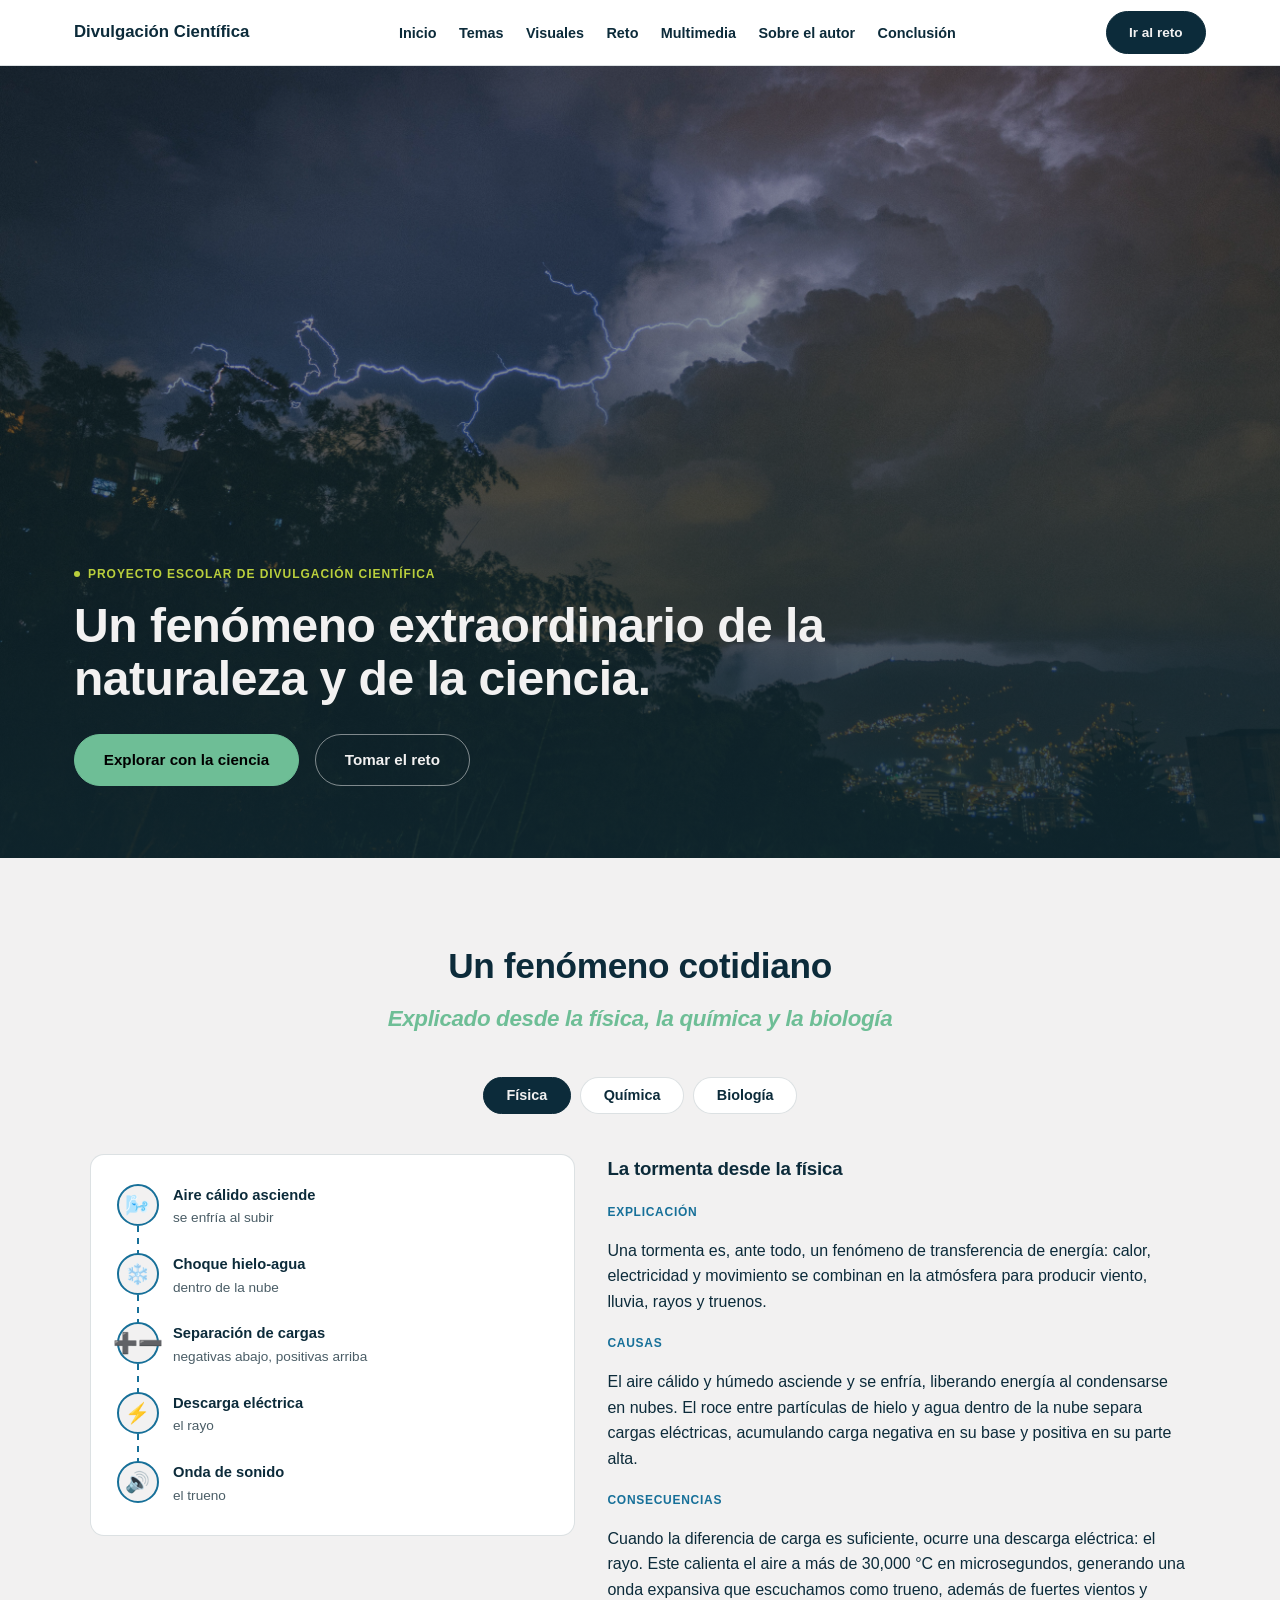
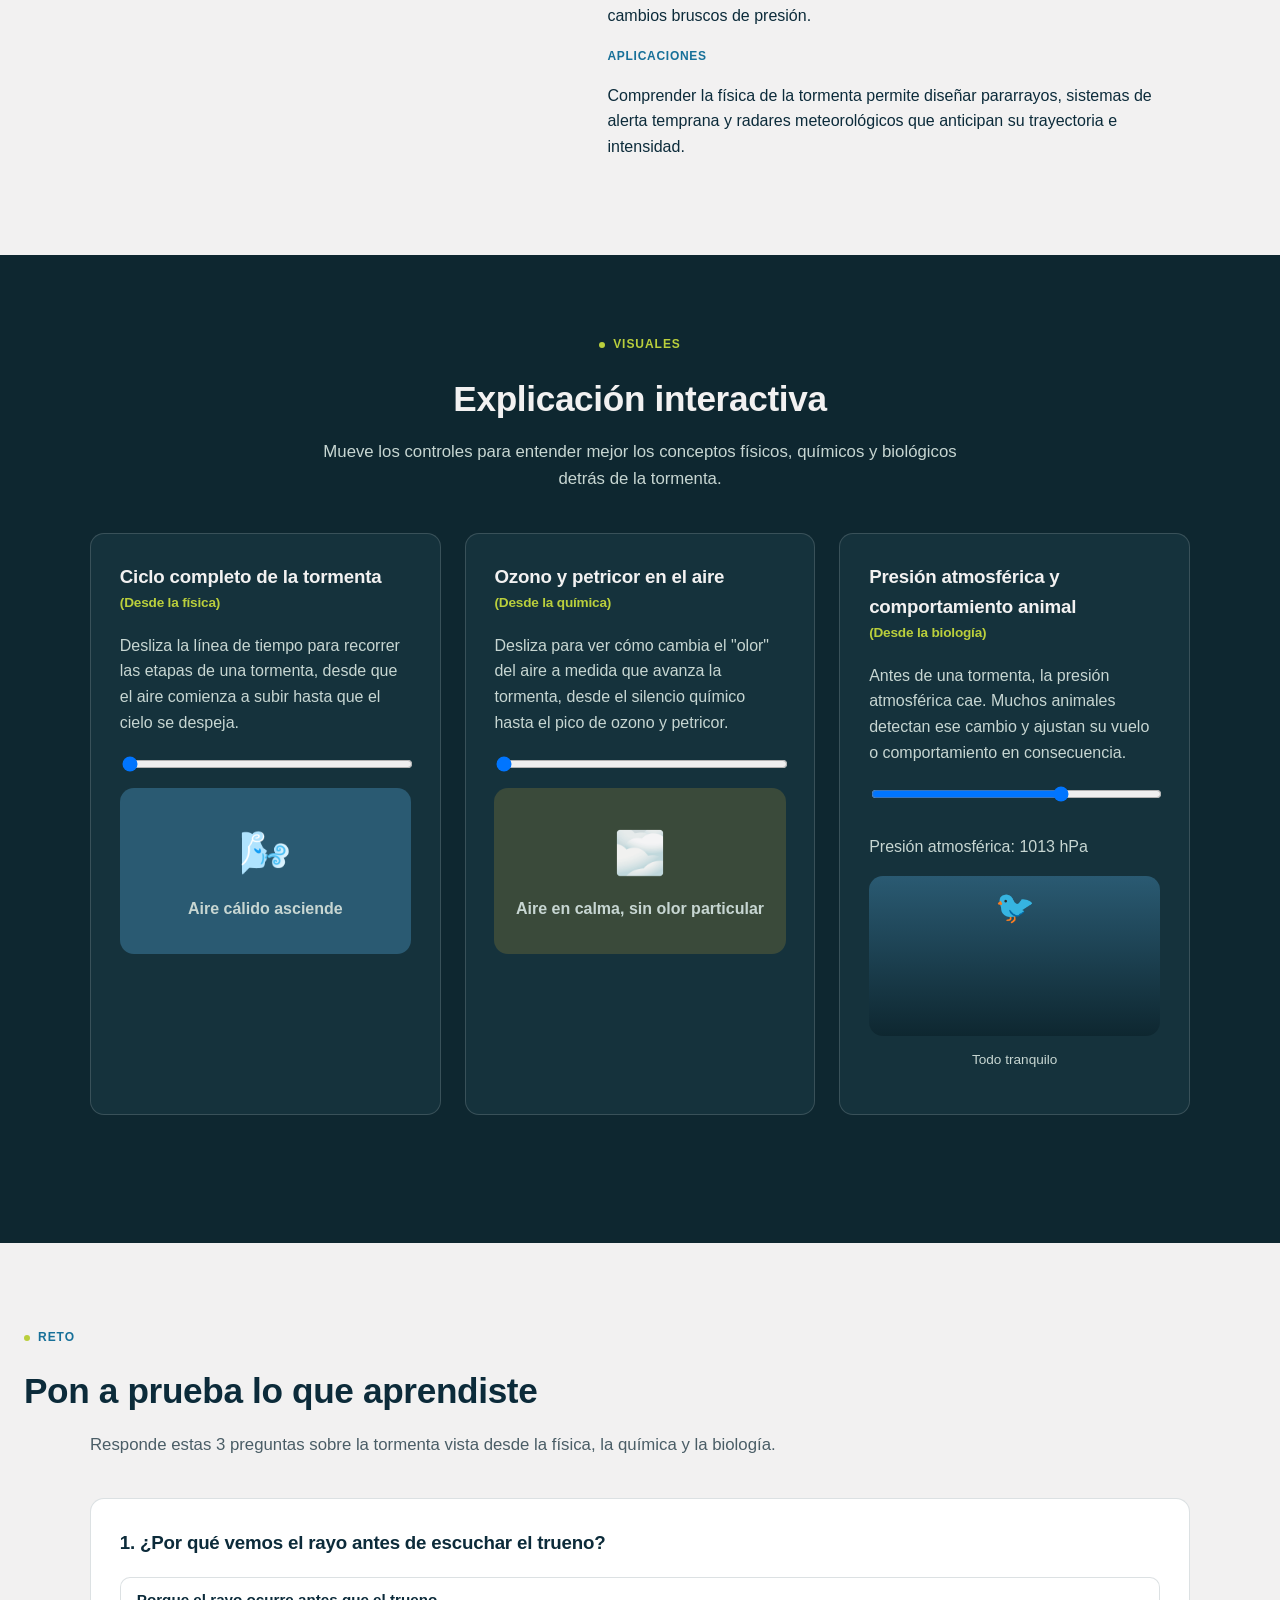
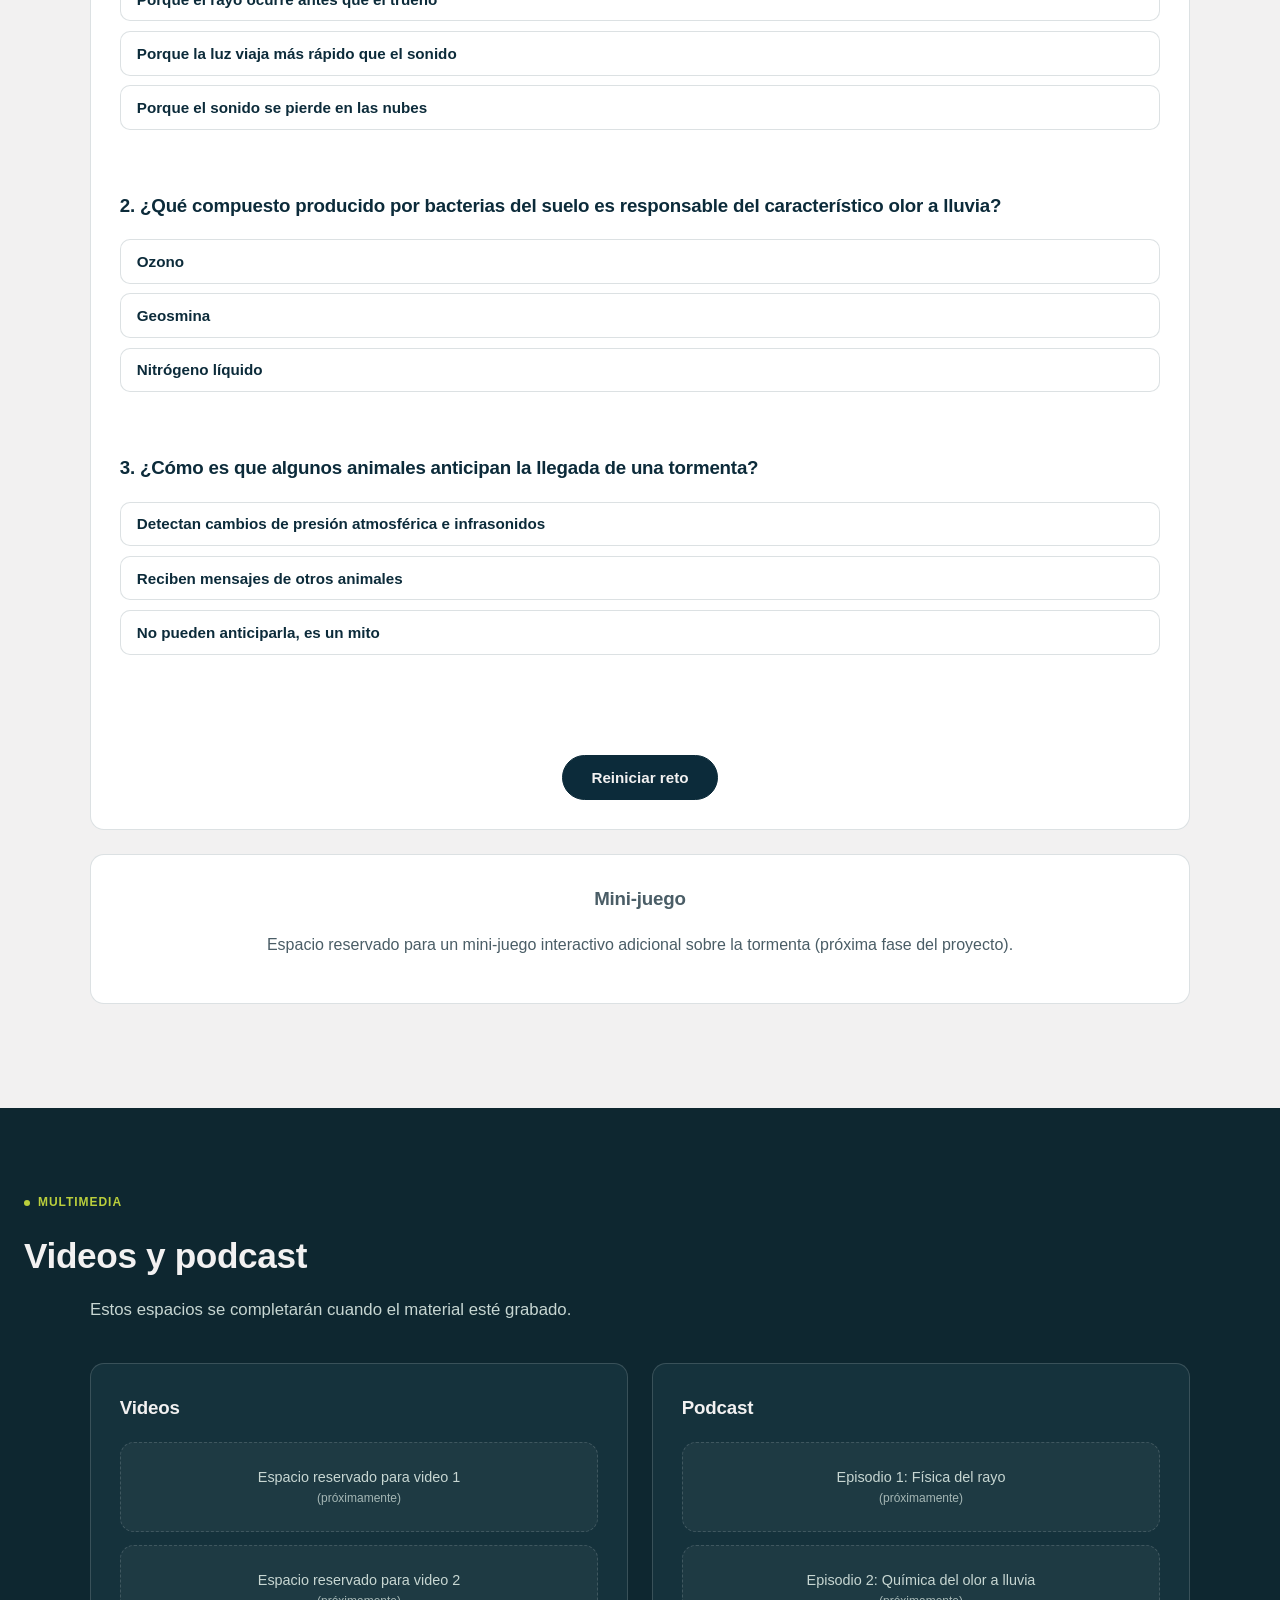
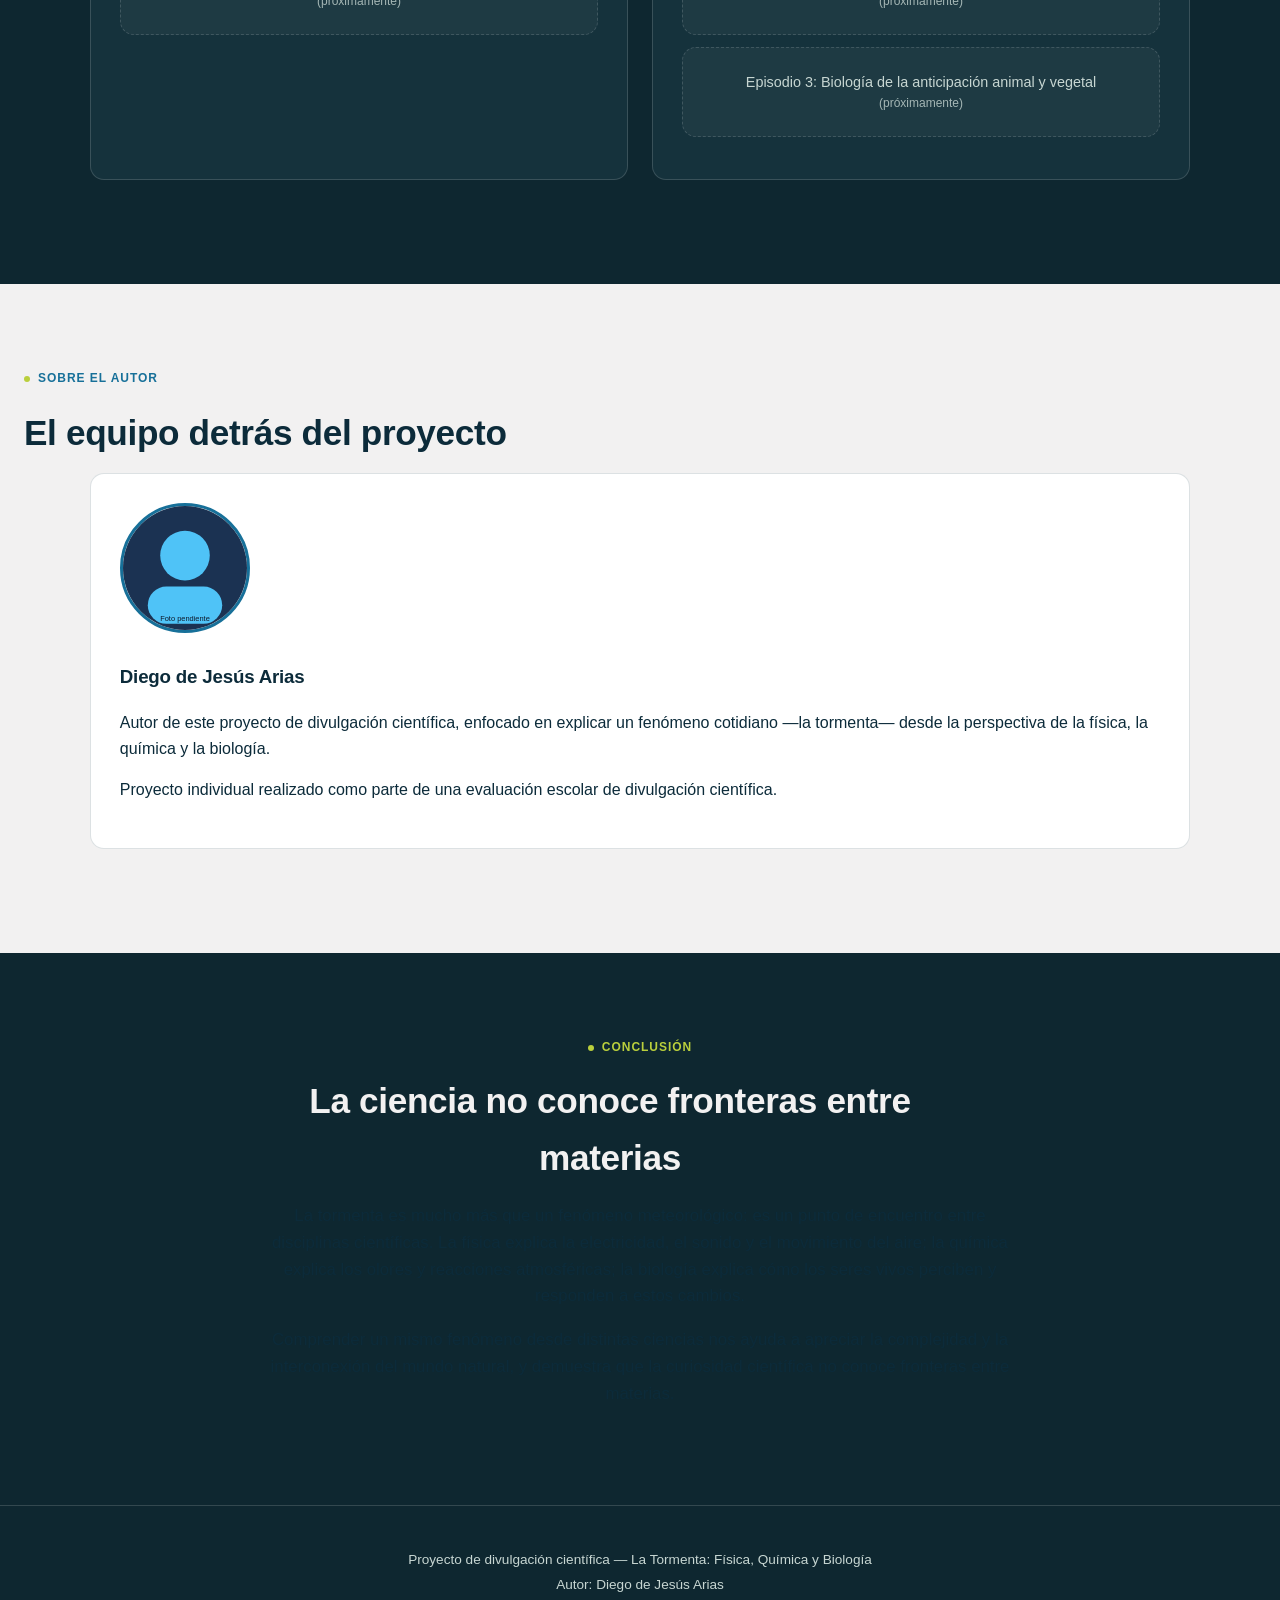
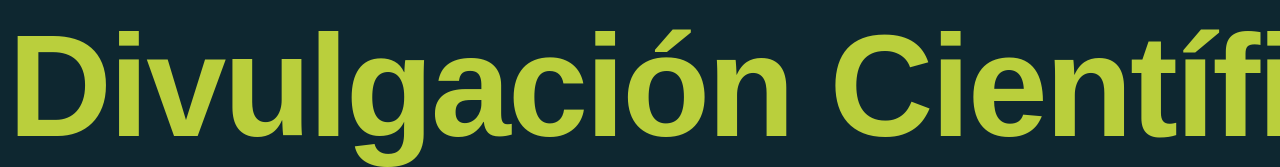
==== index.html @ 4f27cd6c "Reordena las tarjetas de Visuales: fisica, quimica, biologia" ====
<!DOCTYPE html>
<html lang="es">
<head>
  <meta charset="UTF-8">
  <meta name="viewport" content="width=device-width, initial-scale=1.0">
  <title>La Tormenta: Física, Química y Biología | Divulgación Científica</title>
  <link rel="stylesheet" href="styles.css">
</head>
<body>

  <header class="site-header">
    <nav class="navbar">
      <div class="nav-brand">
        <span>Divulgación Científica</span>
      </div>
      <button class="nav-toggle" id="navToggle" aria-label="Abrir menú">☰</button>
      <ul class="nav-links" id="navLinks">
        <li><a href="#inicio">Inicio</a></li>
        <li><a href="#temas">Temas</a></li>
        <li><a href="#visuales">Visuales</a></li>
        <li><a href="#reto">Reto</a></li>
        <li><a href="#multimedia">Multimedia</a></li>
        <li><a href="#autor">Sobre el autor</a></li>
        <li><a href="#conclusion">Conclusión</a></li>
      </ul>
      <a href="#reto" class="btn-pill solid nav-cta">Ir al reto</a>
    </nav>
  </header>

  <main>

    <!-- INICIO -->
    <section id="inicio" class="hero">
      <div class="hero-bg">
        <img class="hero-image" src="assets/hero-tormenta.jpg" alt="Tormenta" onerror="this.style.display='none'">
      </div>
      <div class="hero-content">
        <span class="badge badge-on-dark">Proyecto escolar de divulgación científica</span>
        <h1>Un fenómeno extraordinario de la naturaleza y de la ciencia.</h1>
        <div class="hero-actions">
          <a href="#temas" class="btn-pill green">Explorar con la ciencia</a>
          <a href="#reto" class="btn-pill outline-on-dark">Tomar el reto</a>
        </div>
      </div>
    </section>

    <!-- TEMAS -->
    <section id="temas" class="section bg-light">
      <h2 class="temas-title">
        Un fenómeno cotidiano<br>
        <span class="temas-subtitle">Explicado desde la física, la química y la biología</span>
      </h2>

      <div class="tabs-disciplina centered">
        <button class="tab-btn active" data-tab="fisica">Física</button>
        <button class="tab-btn" data-tab="quimica">Química</button>
        <button class="tab-btn" data-tab="biologia">Biología</button>
      </div>

      <!-- FÍSICA -->
      <div class="tab-content active" id="fisica">
        <div class="ciencia-grid">
          <div class="ciencia-diagrama">
            <div class="diagrama-mini">
              <div class="diagrama-paso">
                <div class="diagrama-icono">🌬️</div>
                <div class="diagrama-texto-paso"><strong>Aire cálido asciende</strong>se enfría al subir</div>
              </div>
              <div class="diagrama-paso">
                <div class="diagrama-icono">❄️</div>
                <div class="diagrama-texto-paso"><strong>Choque hielo-agua</strong>dentro de la nube</div>
              </div>
              <div class="diagrama-paso">
                <div class="diagrama-icono">➕➖</div>
                <div class="diagrama-texto-paso"><strong>Separación de cargas</strong>negativas abajo, positivas arriba</div>
              </div>
              <div class="diagrama-paso">
                <div class="diagrama-icono">⚡</div>
                <div class="diagrama-texto-paso"><strong>Descarga eléctrica</strong>el rayo</div>
              </div>
              <div class="diagrama-paso">
                <div class="diagrama-icono">🔊</div>
                <div class="diagrama-texto-paso"><strong>Onda de sonido</strong>el trueno</div>
              </div>
            </div>
          </div>
          <div class="ciencia-texto">
            <h3>La tormenta desde la física</h3>
            <p class="meta">Explicación</p>
            <p>Una tormenta es, ante todo, un fenómeno de transferencia de energía: calor, electricidad y movimiento se combinan en la atmósfera para producir viento, lluvia, rayos y truenos.</p>
            <p class="meta">Causas</p>
            <p>El aire cálido y húmedo asciende y se enfría, liberando energía al condensarse en nubes. El roce entre partículas de hielo y agua dentro de la nube separa cargas eléctricas, acumulando carga negativa en su base y positiva en su parte alta.</p>
            <p class="meta">Consecuencias</p>
            <p>Cuando la diferencia de carga es suficiente, ocurre una descarga eléctrica: el rayo. Este calienta el aire a más de 30,000 °C en microsegundos, generando una onda expansiva que escuchamos como trueno, además de fuertes vientos y cambios bruscos de presión.</p>
            <p class="meta">Aplicaciones</p>
            <p>Comprender la física de la tormenta permite diseñar pararrayos, sistemas de alerta temprana y radares meteorológicos que anticipan su trayectoria e intensidad.</p>
          </div>
        </div>
      </div>

      <!-- QUÍMICA -->
      <div class="tab-content" id="quimica">
        <div class="ciencia-grid">
          <div class="ciencia-diagrama">
            <div class="diagrama-mini">
              <div class="diagrama-paso">
                <div class="diagrama-icono">🌧️</div>
                <div class="diagrama-texto-paso"><strong>La gota golpea el suelo</strong>libera aerosoles</div>
              </div>
              <div class="diagrama-paso">
                <div class="diagrama-icono">🦠</div>
                <div class="diagrama-texto-paso"><strong>Se libera geosmina</strong>de bacterias del suelo</div>
              </div>
              <div class="diagrama-paso">
                <div class="diagrama-icono">⚡</div>
                <div class="diagrama-texto-paso"><strong>El rayo rompe N₂ y O₂</strong>moléculas del aire</div>
              </div>
              <div class="diagrama-paso">
                <div class="diagrama-icono">🧪</div>
                <div class="diagrama-texto-paso"><strong>Se forma ozono (O₃)</strong>y óxidos de nitrógeno</div>
              </div>
              <div class="diagrama-paso">
                <div class="diagrama-icono">👃</div>
                <div class="diagrama-texto-paso"><strong>Petricor</strong>el olor a lluvia</div>
              </div>
            </div>
          </div>
          <div class="ciencia-texto">
            <h3>La tormenta desde la química</h3>
            <p class="meta">Explicación</p>
            <p>Una tormenta también es un laboratorio atmosférico: libera y transforma compuestos químicos en el aire, el suelo y las plantas que la rodean.</p>
            <p class="meta">Causas</p>
            <p>La energía de los rayos rompe moléculas estables de nitrógeno y oxígeno, que se recombinan formando óxidos de nitrógeno y ozono. El impacto de las gotas sobre el suelo libera geosmina, un compuesto producido por bacterias, junto con aceites acumulados en plantas y rocas.</p>
            <p class="meta">Consecuencias</p>
            <p>De ahí surge el petricor, ese olor característico antes y durante la lluvia, y el aroma "metálico" asociado al ozono. Los óxidos de nitrógeno arrastrados por la lluvia terminan fertilizando el suelo de forma natural.</p>
            <p class="meta">Aplicaciones</p>
            <p>Estos procesos químicos se estudian para entender la calidad del aire, mejorar prácticas agrícolas y desarrollar sensores capaces de detectar tormentas por su firma química.</p>
          </div>
        </div>
      </div>

      <!-- BIOLOGÍA -->
      <div class="tab-content" id="biologia">
        <div class="ciencia-grid">
          <div class="ciencia-diagrama">
            <div class="diagrama-mini">
              <div class="diagrama-paso">
                <div class="diagrama-icono">📉</div>
                <div class="diagrama-texto-paso"><strong>Cae la presión atmosférica</strong>antes de la tormenta</div>
              </div>
              <div class="diagrama-paso">
                <div class="diagrama-icono">👂</div>
                <div class="diagrama-texto-paso"><strong>Animales detectan</strong>infrasonidos y presión</div>
              </div>
              <div class="diagrama-paso">
                <div class="diagrama-icono">🐦</div>
                <div class="diagrama-texto-paso"><strong>Aves vuelan más bajo</strong>buscan refugio</div>
              </div>
              <div class="diagrama-paso">
                <div class="diagrama-icono">🌿</div>
                <div class="diagrama-texto-paso"><strong>Plantas cierran estomas</strong>regulan agua</div>
              </div>
              <div class="diagrama-paso">
                <div class="diagrama-icono">🛡️</div>
                <div class="diagrama-texto-paso"><strong>Respuesta de supervivencia</strong>adaptación evolutiva</div>
              </div>
            </div>
          </div>
          <div class="ciencia-texto">
            <h3>La tormenta desde la biología</h3>
            <p class="meta">Explicación</p>
            <p>Los seres vivos no solo sufren la tormenta: muchos la perciben antes de que llegue y ajustan su comportamiento o fisiología en consecuencia.</p>
            <p class="meta">Causas</p>
            <p>La caída de presión atmosférica, los infrasonidos y los cambios en el campo electromagnético que preceden a la tormenta son detectados por receptores sensoriales en animales, mientras que las plantas responden a la caída de humedad y presión cerrando parcialmente sus estomas.</p>
            <p class="meta">Consecuencias</p>
            <p>Las aves vuelan más bajo y buscan refugio, otros animales se inquietan o se esconden, y las plantas reducen su pérdida de agua y liberan compuestos volátiles como parte de su respuesta al estrés ambiental.</p>
            <p class="meta">Aplicaciones</p>
            <p>Estas respuestas biológicas inspiran el uso de animales y plantas como bioindicadores naturales, complementando los sistemas de alerta temprana ante tormentas.</p>
          </div>
        </div>
      </div>
    </section>

    <!-- VISUALES -->
    <section id="visuales" class="section bg-dark">
      <span class="badge badge-on-dark">Visuales</span>
      <h2 class="on-dark visuales-title">Explicación interactiva</h2>
      <p class="section-intro on-dark-muted visuales-subtitle">Mueve los controles para entender mejor los conceptos físicos, químicos y biológicos detrás de la tormenta.</p>

      <div class="visual-grid">
        <div class="card card-dark visual-card">
          <h3>Ciclo completo de la tormenta <span class="visual-card-tag">(Desde la física)</span></h3>
          <p>Desliza la línea de tiempo para recorrer las etapas de una tormenta, desde que el aire comienza a subir hasta que el cielo se despeja.</p>
          <div class="slider-container">
            <input type="range" min="0" max="100" value="0" class="slider" id="cicloSlider">
            <div class="ciclo-box" id="cicloBox">
              <div class="ciclo-icono" id="cicloIcono">🌬️</div>
              <p class="ciclo-etapa" id="cicloEtapa">Aire cálido asciende</p>
            </div>
          </div>
        </div>

        <div class="card card-dark visual-card">
          <h3>Ozono y petricor en el aire <span class="visual-card-tag">(Desde la química)</span></h3>
          <p>Desliza para ver cómo cambia el "olor" del aire a medida que avanza la tormenta, desde el silencio químico hasta el pico de ozono y petricor.</p>
          <div class="slider-container">
            <input type="range" min="0" max="100" value="0" class="slider" id="quimicaSlider">
            <div class="quimica-box" id="quimicaBox">
              <div class="quimica-icono" id="quimicaIcono">🌫️</div>
              <p class="quimica-etapa" id="quimicaEtapa">Aire en calma, sin olor particular</p>
            </div>
          </div>
        </div>

        <div class="card card-dark visual-card">
          <h3>Presión atmosférica y comportamiento animal <span class="visual-card-tag">(Desde la biología)</span></h3>
          <p>Antes de una tormenta, la presión atmosférica cae. Muchos animales detectan ese cambio y ajustan su vuelo o comportamiento en consecuencia.</p>
          <div class="slider-container">
            <input type="range" min="980" max="1030" value="1013" class="slider" id="presionSlider">
            <p>Presión atmosférica: <span id="presionValor">1013</span> hPa</p>
            <div class="cielo-box">
              <div class="ave-icono" id="aveIcono">🐦</div>
            </div>
            <p class="slider-label" id="estadoTormenta">Todo tranquilo</p>
          </div>
        </div>
      </div>
    </section>

    <!-- RETO -->
    <section id="reto" class="section bg-light">
      <span class="badge">Reto</span>
      <h2>Pon a prueba lo que aprendiste</h2>
      <p class="section-intro">Responde estas 3 preguntas sobre la tormenta vista desde la física, la química y la biología.</p>

      <div class="card quiz-container" id="quizContainer">
        <div class="quiz-question" data-question="1">
          <h3>1. ¿Por qué vemos el rayo antes de escuchar el trueno?</h3>
          <div class="quiz-options">
            <button class="quiz-option">Porque el rayo ocurre antes que el trueno</button>
            <button class="quiz-option correct">Porque la luz viaja más rápido que el sonido</button>
            <button class="quiz-option">Porque el sonido se pierde en las nubes</button>
          </div>
          <p class="quiz-feedback"></p>
        </div>

        <div class="quiz-question" data-question="2">
          <h3>2. ¿Qué compuesto producido por bacterias del suelo es responsable del característico olor a lluvia?</h3>
          <div class="quiz-options">
            <button class="quiz-option">Ozono</button>
            <button class="quiz-option correct">Geosmina</button>
            <button class="quiz-option">Nitrógeno líquido</button>
          </div>
          <p class="quiz-feedback"></p>
        </div>

        <div class="quiz-question" data-question="3">
          <h3>3. ¿Cómo es que algunos animales anticipan la llegada de una tormenta?</h3>
          <div class="quiz-options">
            <button class="quiz-option correct">Detectan cambios de presión atmosférica e infrasonidos</button>
            <button class="quiz-option">Reciben mensajes de otros animales</button>
            <button class="quiz-option">No pueden anticiparla, es un mito</button>
          </div>
          <p class="quiz-feedback"></p>
        </div>

        <div class="quiz-result" id="quizResult"></div>
        <button class="btn-pill solid" id="quizReset">Reiniciar reto</button>
      </div>

      <div class="card minijuego-placeholder">
        <h3>Mini-juego</h3>
        <p>Espacio reservado para un mini-juego interactivo adicional sobre la tormenta (próxima fase del proyecto).</p>
      </div>
    </section>

    <!-- MULTIMEDIA -->
    <section id="multimedia" class="section bg-dark">
      <span class="badge badge-on-dark">Multimedia</span>
      <h2 class="on-dark">Videos y podcast</h2>
      <p class="section-intro on-dark-muted">Estos espacios se completarán cuando el material esté grabado.</p>

      <div class="media-grid">
        <div class="card card-dark media-card">
          <h3>Videos</h3>
          <div class="media-placeholder">
            <p>Espacio reservado para video 1<br><span class="muted">(próximamente)</span></p>
          </div>
          <div class="media-placeholder">
            <p>Espacio reservado para video 2<br><span class="muted">(próximamente)</span></p>
          </div>
        </div>

        <div class="card card-dark media-card">
          <h3>Podcast</h3>
          <div class="media-placeholder">
            <p>Episodio 1: Física del rayo<br><span class="muted">(próximamente)</span></p>
          </div>
          <div class="media-placeholder">
            <p>Episodio 2: Química del olor a lluvia<br><span class="muted">(próximamente)</span></p>
          </div>
          <div class="media-placeholder">
            <p>Episodio 3: Biología de la anticipación animal y vegetal<br><span class="muted">(próximamente)</span></p>
          </div>
        </div>
      </div>
    </section>

    <!-- SOBRE EL AUTOR -->
    <section id="autor" class="section bg-light">
      <span class="badge">Sobre el autor</span>
      <h2>El equipo detrás del proyecto</h2>
      <div class="card autor-card">
        <img src="assets/foto-autor.jpg" alt="Foto del autor" class="autor-foto" onerror="this.src='assets/placeholder.svg'">
        <div class="autor-info">
          <h3>Diego de Jesús Arias</h3>
          <p>Autor de este proyecto de divulgación científica, enfocado en explicar un fenómeno cotidiano —la tormenta— desde la perspectiva de la física, la química y la biología.</p>
          <p>Proyecto individual realizado como parte de una evaluación escolar de divulgación científica.</p>
        </div>
      </div>
    </section>

    <!-- CONCLUSIÓN -->
    <section id="conclusion" class="section bg-dark">
      <div class="conclusion-card">
        <span class="badge badge-on-dark">Conclusión</span>
        <h2 class="on-dark">La ciencia no conoce fronteras entre materias</h2>
        <p class="on-dark-muted">La tormenta es mucho más que un fenómeno meteorológico: es un punto de encuentro entre disciplinas científicas. La física explica la electricidad, el sonido y el movimiento del aire; la química explica los olores y reacciones atmosféricas; la biología explica cómo los seres vivos perciben y responden a estos cambios.</p>
        <p class="on-dark-muted">Comprender un mismo fenómeno desde distintas ciencias nos ayuda a apreciar la complejidad y la interconexión del mundo natural, y demuestra que la curiosidad científica no conoce fronteras entre materias.</p>
      </div>
    </section>

  </main>

  <footer class="site-footer">
    <div class="footer-top">
      <p>Proyecto de divulgación científica — La Tormenta: Física, Química y Biología</p>
      <p>Autor: Diego de Jesús Arias</p>
    </div>
    <div class="footer-wordmark">Divulgación Científica</div>
  </footer>

  <script src="script.js"></script>
</body>
</html>
---- styles.css ----
:root {
  --color-green: #6ebe96;
  --color-teal: #177099;
  --color-light: #f2f1f1;
  --color-tan: #b6a390;
  --color-lime: #bacf3c;

  --ink: #0c2b3a;
  --ink-muted: #4a5d66;
  --dark-bg: #0e2730;
  --dark-card: #15323c;
  --light-text-muted: #c7d6d2;

  --border-light: rgba(12, 43, 58, 0.14);
  --border-dark: rgba(242, 241, 241, 0.16);
  --radius: 14px;
}

* {
  box-sizing: border-box;
}

body {
  margin: 0;
  font-family: "Segoe UI", Roboto, Arial, sans-serif;
  color: var(--ink);
  line-height: 1.6;
  background: var(--color-light);
}

h1, h2, h3 {
  font-weight: 700;
  letter-spacing: -0.01em;
}

a {
  color: var(--color-teal);
  text-decoration: none;
}

/* BADGES */
.badge {
  display: inline-flex;
  align-items: center;
  gap: 0.5rem;
  font-size: 0.75rem;
  letter-spacing: 0.08em;
  text-transform: uppercase;
  font-weight: 700;
  color: var(--color-teal);
  margin-bottom: 1rem;
}

.badge::before {
  content: "";
  width: 6px;
  height: 6px;
  border-radius: 50%;
  background: var(--color-lime);
}

.badge-on-dark {
  color: var(--color-lime);
}

/* BUTTONS */
.btn-pill {
  display: inline-block;
  padding: 0.8rem 1.8rem;
  border-radius: 999px;
  font-weight: 700;
  font-size: 0.95rem;
  border: 1px solid var(--ink);
  cursor: pointer;
  transition: transform 0.15s ease, opacity 0.15s ease;
}

.btn-pill:hover {
  transform: translateY(-2px);
  opacity: 0.9;
}

.btn-pill.solid {
  background: var(--ink);
  color: var(--color-light);
}

.btn-pill.green {
  background: var(--color-green) !important;
  border-color: var(--color-green) !important;
  color: #000000 !important;
}

.btn-pill.outline-on-dark {
  background: transparent;
  border: 1px solid rgba(242, 241, 241, 0.5);
  color: var(--color-light);
}

/* HEADER / NAV */
.site-header {
  position: sticky;
  top: 0;
  z-index: 100;
  background: #ffffff;
  border-bottom: 1px solid var(--border-light);
}

.navbar {
  display: flex;
  align-items: center;
  justify-content: space-between;
  padding: 0.7rem 1.5rem;
  max-width: 1180px;
  margin: 0 auto;
  gap: 1.5rem;
}

.nav-brand {
  display: flex;
  align-items: center;
  gap: 0.6rem;
  font-size: 1.05rem;
  font-weight: 700;
  color: var(--ink);
  flex-shrink: 0;
}

.nav-toggle {
  display: none;
  background: none;
  border: none;
  color: var(--ink);
  font-size: 1.5rem;
  cursor: pointer;
}

.nav-links {
  display: flex;
  gap: 1.4rem;
  list-style: none;
  margin: 0;
  padding: 0;
  flex: 1;
  justify-content: center;
}

.nav-links a {
  color: var(--ink);
  font-size: 0.9rem;
  font-weight: 600;
  transition: color 0.2s;
  border-bottom: 2px solid transparent;
  padding-bottom: 2px;
}

.nav-links a:hover {
  color: var(--color-green);
  border-bottom-color: var(--color-green);
}

.nav-cta {
  flex-shrink: 0;
  padding: 0.6rem 1.4rem;
  font-size: 0.85rem;
}

/* SECTIONS */
.section {
  padding: 5rem 1.5rem;
}

.section > h2,
.section > .badge,
.section > .section-intro,
.section > .temas-title,
.section > .tabs-disciplina,
.section > .tab-content,
.section > .visual-grid,
.section > .quiz-container,
.section > .minijuego-placeholder,
.section > .media-grid,
.section > .autor-card {
  max-width: 1100px;
  margin-left: auto;
  margin-right: auto;
}

.bg-light {
  background: var(--color-light);
}

.bg-dark {
  background: var(--dark-bg);
}

.section h2 {
  font-size: 2.2rem;
  margin: 0 0 0.75rem;
  max-width: 700px;
}

.section h2.on-dark {
  color: var(--color-light);
}

.section-intro {
  color: var(--ink-muted);
  max-width: 640px;
  margin: 0 0 2.5rem;
  font-size: 1.05rem;
}

.section-intro.on-dark-muted {
  color: var(--light-text-muted);
}

/* TEMAS TITLE */
.temas-title {
  text-align: center !important;
  max-width: 800px !important;
  margin: 0 auto 2.5rem !important;
  font-size: 2.2rem;
  width: 100%;
}

.temas-subtitle {
  display: block;
  text-align: center;
  font-style: italic;
  font-weight: 600;
  color: var(--color-green);
  font-size: 1.4rem;
  margin-top: 0.4rem;
}

/* HERO */
.hero {
  min-height: 88vh;
  display: flex;
  align-items: flex-end;
  position: relative;
  overflow: hidden;
}

.hero-bg {
  position: absolute;
  inset: 0;
  z-index: 0;
  background: var(--dark-bg);
}

.hero-bg::after {
  content: "";
  position: absolute;
  inset: 0;
  background: linear-gradient(180deg, rgba(14, 39, 48, 0.35) 0%, rgba(14, 39, 48, 0.85) 100%);
}

.hero-image {
  width: 100%;
  height: 100%;
  object-fit: cover;
  display: block;
}

.hero-content {
  position: relative;
  z-index: 1;
  max-width: 1180px;
  margin: 0 auto;
  width: 100%;
  padding: 0 1.5rem 4.5rem;
}

.hero-content h1 {
  font-size: 3rem;
  line-height: 1.1;
  color: var(--color-light);
  max-width: 760px;
  margin: 0 0 1.8rem;
}

.hero-actions {
  display: flex;
  gap: 1rem;
  flex-wrap: wrap;
}

/* CARDS */
.card {
  background: #ffffff;
  border: 1px solid var(--border-light);
  border-radius: var(--radius);
  padding: 1.8rem;
  margin-bottom: 1.5rem;
}

.card-dark {
  background: var(--dark-card);
  border: 1px solid var(--border-dark);
  color: var(--color-light);
}

.card-dark p {
  color: var(--light-text-muted);
}

.articulo h3 {
  color: var(--ink);
  margin-top: 0;
}

.articulo .meta {
  text-transform: uppercase;
  font-size: 0.75rem;
  letter-spacing: 0.06em;
  color: var(--color-teal);
  margin: 1.2rem 0 0.3rem;
  font-weight: 700;
}

.articulo .meta:first-of-type {
  margin-top: 0.5rem;
}

/* TABS */
.tabs-disciplina {
  display: flex;
  gap: 0.6rem;
  margin-bottom: 2.5rem;
  flex-wrap: wrap;
}

.tabs-disciplina.centered {
  justify-content: center;
}

.tab-btn {
  background: #ffffff;
  color: var(--ink);
  border: 1px solid var(--border-light);
  padding: 0.6rem 1.4rem;
  border-radius: 999px;
  cursor: pointer;
  font-size: 0.9rem;
  font-weight: 600;
  transition: all 0.2s;
}

.tab-btn.active,
.tab-btn:hover {
  background: var(--ink);
  color: var(--color-light);
  border-color: var(--ink);
}

.tab-content {
  display: none;
}

.tab-content.active {
  display: block;
}

/* CIENCIA GRID (diagrama izquierda + texto derecha) */
.ciencia-grid {
  display: grid;
  grid-template-columns: 1fr 1.2fr;
  gap: 2rem;
  align-items: start;
}

.ciencia-diagrama {
  order: 1;
}

.ciencia-texto {
  order: 2;
}

.ciencia-texto h3 {
  margin-top: 0;
  color: var(--ink);
}

.ciencia-texto .meta {
  text-transform: uppercase;
  font-size: 0.75rem;
  letter-spacing: 0.06em;
  color: var(--color-teal);
  margin: 1.2rem 0 0.3rem;
  font-weight: 700;
}

.ciencia-texto .meta:first-of-type {
  margin-top: 0.5rem;
}

.ciencia-diagrama {
  background: #ffffff;
  border: 1px solid var(--border-light);
  border-radius: var(--radius);
  min-height: 320px;
  display: flex;
  align-items: center;
  padding: 1.8rem 1.6rem;
}

/* DIAGRAMA MINI (pasos animados) */
.diagrama-mini {
  width: 100%;
  display: flex;
  flex-direction: column;
}

.diagrama-paso {
  display: grid;
  grid-template-columns: 42px 1fr;
  gap: 0.9rem;
  position: relative;
  padding-bottom: 1.5rem;
}

.diagrama-paso:last-child {
  padding-bottom: 0;
}

.diagrama-paso:not(:last-child)::before {
  content: "";
  position: absolute;
  left: 20px;
  top: 42px;
  bottom: -1.5rem;
  width: 2px;
  background-image: repeating-linear-gradient(to bottom, var(--color-teal) 0 6px, transparent 6px 12px);
  background-size: 2px 24px;
  animation: flow-line 1s linear infinite;
}

.diagrama-icono {
  width: 42px;
  height: 42px;
  border-radius: 50%;
  background: var(--color-light);
  border: 2px solid var(--color-teal);
  display: flex;
  align-items: center;
  justify-content: center;
  font-size: 1.25rem;
  z-index: 1;
  animation: pulse-icon 2.6s ease-in-out infinite;
}

.diagrama-paso:nth-child(1) .diagrama-icono { animation-delay: 0s; }
.diagrama-paso:nth-child(2) .diagrama-icono { animation-delay: 0.3s; }
.diagrama-paso:nth-child(3) .diagrama-icono { animation-delay: 0.6s; }
.diagrama-paso:nth-child(4) .diagrama-icono { animation-delay: 0.9s; }
.diagrama-paso:nth-child(5) .diagrama-icono { animation-delay: 1.2s; }

.diagrama-texto-paso {
  font-size: 0.85rem;
  color: var(--ink-muted);
  align-self: center;
}

.diagrama-texto-paso strong {
  display: block;
  color: var(--ink);
  font-size: 0.92rem;
  font-weight: 700;
}

@keyframes flow-line {
  from { background-position: 0 0; }
  to { background-position: 0 24px; }
}

@keyframes pulse-icon {
  0%, 100% {
    transform: scale(1);
    box-shadow: 0 0 0 0 rgba(23, 112, 153, 0.3);
  }
  50% {
    transform: scale(1.08);
    box-shadow: 0 0 0 6px rgba(23, 112, 153, 0.12);
  }
}

/* VISUALES */
.visuales-title {
  text-align: center !important;
  max-width: 700px !important;
  margin: 0 auto 0.75rem !important;
  width: 100%;
}

.visuales-subtitle {
  text-align: center !important;
  max-width: 640px !important;
  margin: 0 auto 2.5rem !important;
  width: 100%;
}

.visual-card-tag {
  display: block;
  font-size: 0.85rem;
  font-weight: 600;
  color: var(--color-lime);
  margin-bottom: 0.4rem;
}

#visuales > .badge {
  display: flex;
  justify-content: center;
  width: 100%;
}

.visual-grid {
  display: grid;
  grid-template-columns: repeat(auto-fit, minmax(320px, 1fr));
  gap: 1.5rem;
  margin-bottom: 1.5rem;
}

.visual-card h3 {
  color: var(--color-light);
  margin-top: 0;
}

.slider-container {
  margin-top: 1.2rem;
}

.slider {
  width: 100%;
  margin-bottom: 1rem;
}

.slider-label {
  color: var(--light-text-muted);
  font-size: 0.85rem;
  text-align: center;
}

/* Visual: presión y comportamiento animal */
.cielo-box {
  position: relative;
  height: 160px;
  border-radius: var(--radius);
  background: linear-gradient(180deg, #2a5a72 0%, #0e2730 100%);
  overflow: hidden;
  margin-bottom: 0.8rem;
  transition: background 0.3s ease;
}

.ave-icono {
  position: absolute;
  left: 50%;
  top: 20%;
  transform: translate(-50%, -50%);
  font-size: 2rem;
  transition: top 0.25s ease-out;
}

/* Visual: ciclo completo de la tormenta */
.ciclo-box {
  border-radius: var(--radius);
  padding: 2rem 1rem;
  text-align: center;
  background: #2a5a72;
  transition: background 0.4s ease;
  margin-bottom: 0.5rem;
}

.ciclo-icono {
  font-size: 2.6rem;
  margin-bottom: 0.6rem;
  transition: transform 0.2s ease;
}

.ciclo-etapa {
  color: var(--color-light);
  font-weight: 700;
  font-size: 1rem;
  margin: 0;
}

/* Visual: ozono y petricor */
.quimica-box {
  border-radius: var(--radius);
  padding: 2rem 1rem;
  text-align: center;
  background: #3a4a3a;
  transition: background 0.4s ease;
  margin-bottom: 0.5rem;
}

.quimica-icono {
  font-size: 2.6rem;
  margin-bottom: 0.6rem;
  transition: transform 0.2s ease;
}

.quimica-etapa {
  color: var(--color-light);
  font-weight: 700;
  font-size: 1rem;
  margin: 0;
}

.minijuego-placeholder h3 {
  margin-top: 0;
}

.muted {
  display: block;
  font-size: 0.75rem;
  opacity: 0.8;
}

/* QUIZ */
.quiz-question {
  margin-bottom: 2rem;
}

.quiz-question h3 {
  margin-top: 0;
}

.quiz-options {
  display: flex;
  flex-direction: column;
  gap: 0.6rem;
}

.quiz-option {
  background: #ffffff;
  color: var(--ink);
  border: 1px solid var(--border-light);
  padding: 0.8rem 1rem;
  border-radius: 10px;
  text-align: left;
  cursor: pointer;
  font-size: 0.95rem;
  font-weight: 600;
  transition: all 0.15s;
}

.quiz-option:hover:not(:disabled) {
  border-color: var(--color-teal);
}

.quiz-option.selected-correct {
  background: #e8f5ee;
  border-color: var(--color-green);
  color: var(--ink);
}

.quiz-option.selected-wrong {
  background: #fbe9e9;
  border-color: #c62828;
  color: var(--ink);
}

.quiz-option:disabled {
  cursor: default;
  opacity: 0.9;
}

.quiz-feedback {
  margin-top: 0.6rem;
  font-size: 0.9rem;
  min-height: 1.2rem;
  color: var(--ink-muted);
}

.quiz-result {
  text-align: center;
  font-size: 1.1rem;
  font-weight: 700;
  margin: 1rem 0;
  min-height: 1.5rem;
}

#quizReset {
  display: block;
  margin: 0 auto;
}

.minijuego-placeholder {
  text-align: center;
  color: var(--ink-muted);
}

/* MULTIMEDIA */
.media-grid {
  display: grid;
  grid-template-columns: repeat(auto-fit, minmax(300px, 1fr));
  gap: 1.5rem;
}

.media-card h3 {
  margin-top: 0;
  color: var(--color-light);
}

.media-placeholder {
  background: rgba(242, 241, 241, 0.04);
  border: 1px dashed var(--border-dark);
  border-radius: var(--radius);
  min-height: 90px;
  display: flex;
  align-items: center;
  justify-content: center;
  text-align: center;
  color: var(--light-text-muted);
  margin-bottom: 0.8rem;
  font-size: 0.9rem;
}

/* AUTOR */
.autor-card {
  display: flex;
  gap: 1.8rem;
  align-items: center;
  flex-wrap: wrap;
}

.autor-foto {
  width: 130px;
  height: 130px;
  border-radius: 50%;
  object-fit: cover;
  border: 3px solid var(--color-teal);
  flex-shrink: 0;
}

.autor-info h3 {
  margin-top: 0;
  color: var(--ink);
}

/* CONCLUSIÓN */
.conclusion-card {
  max-width: 760px;
  margin: 0 auto;
  text-align: center;
}

.conclusion-card .badge {
  justify-content: center;
  width: 100%;
}

.conclusion-card p {
  font-size: 1.05rem;
}

/* FOOTER */
.site-footer {
  background: var(--dark-bg);
  border-top: 1px solid var(--border-dark);
  overflow: hidden;
}

.footer-top {
  text-align: center;
  padding: 2.5rem 1rem 1rem;
  color: var(--light-text-muted);
  font-size: 0.85rem;
}

.footer-top p {
  margin: 0.2rem 0;
}

.footer-wordmark {
  text-align: center;
  font-size: clamp(2.8rem, 14vw, 9rem);
  font-weight: 800;
  letter-spacing: -0.02em;
  color: var(--color-lime);
  line-height: 1;
  padding: 0 0.5rem 0.5rem;
  white-space: nowrap;
}

/* RESPONSIVE */
@media (max-width: 768px) {
  .nav-toggle {
    display: block;
  }

  .nav-links {
    display: none;
    position: absolute;
    top: 100%;
    left: 0;
    right: 0;
    background: #ffffff;
    border-bottom: 1px solid var(--border-light);
    flex-direction: column;
    padding: 1rem 1.5rem;
    gap: 0.8rem;
  }

  .nav-links.open {
    display: flex;
  }

  .nav-cta {
    display: none;
  }

  .hero-content h1 {
    font-size: 2rem;
  }

  .ciencia-grid {
    grid-template-columns: 1fr;
  }

  .footer-wordmark {
    font-size: 12vw;
  }
}
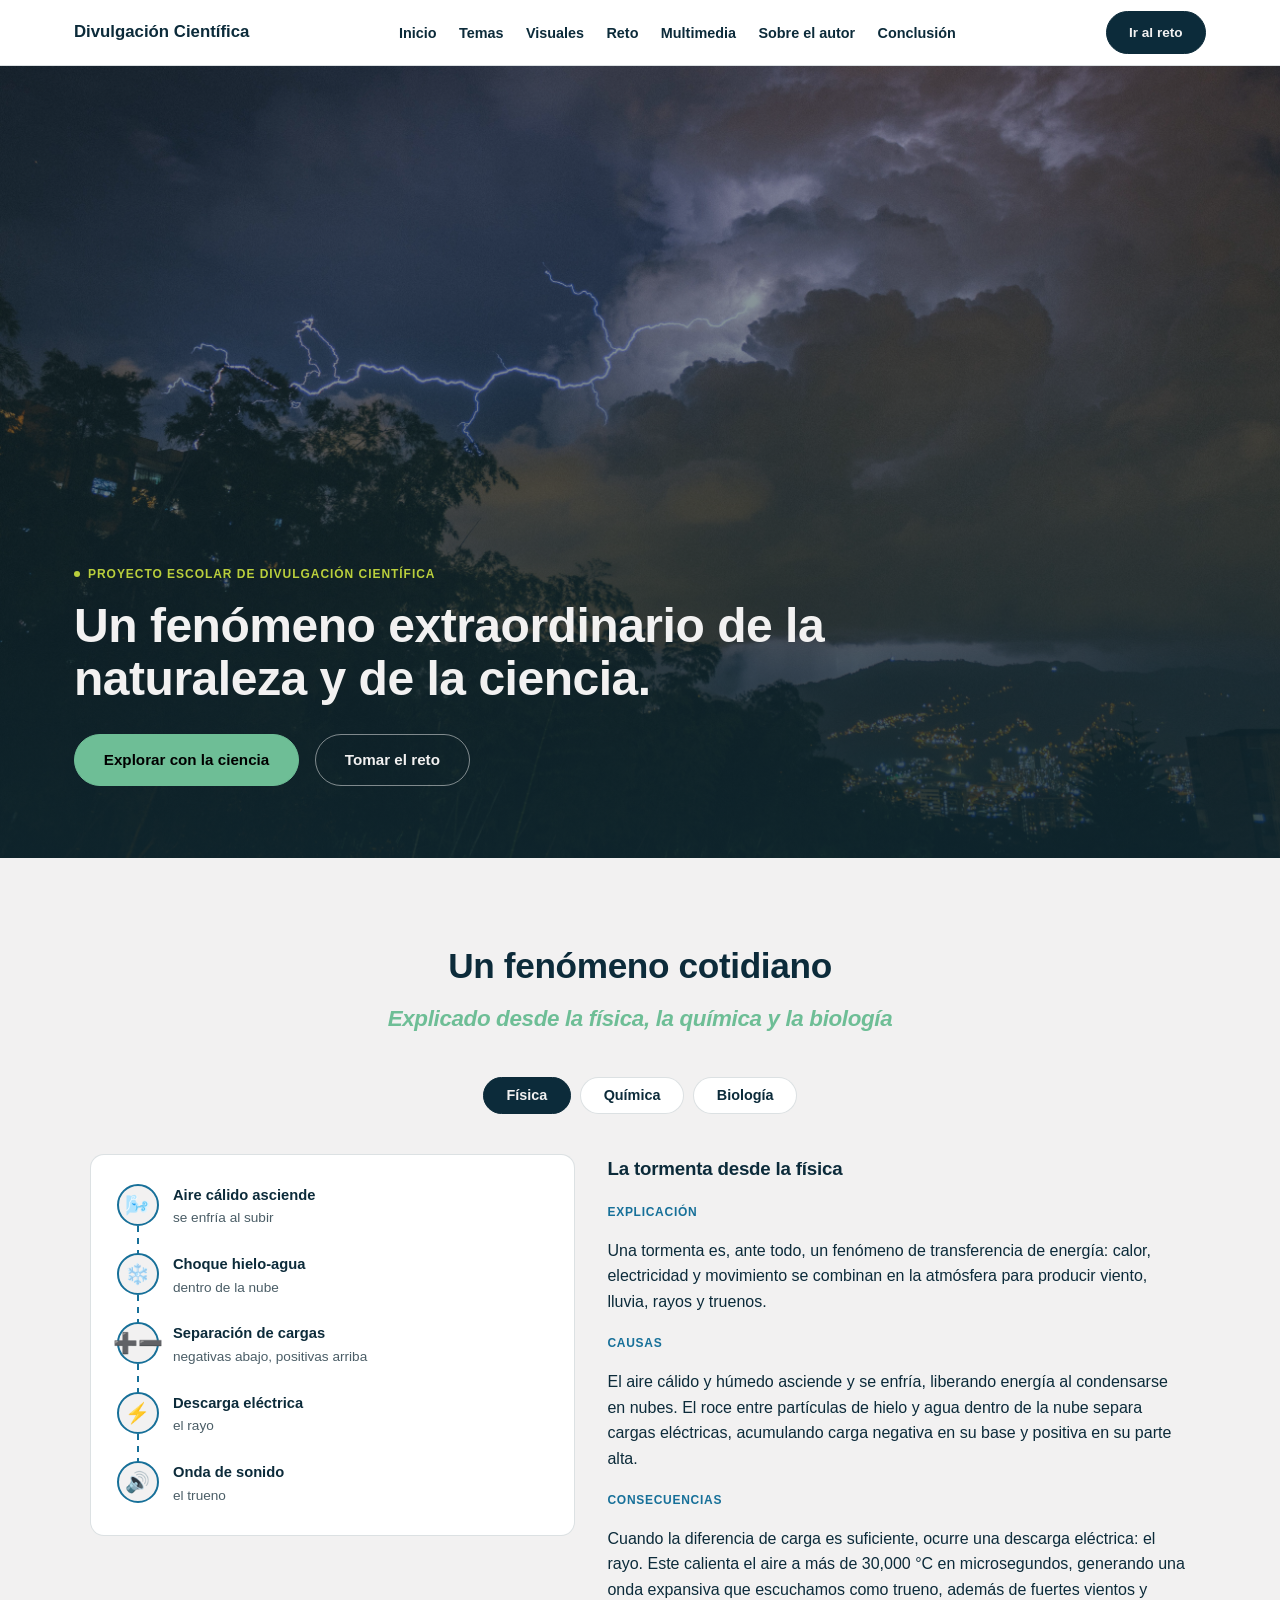
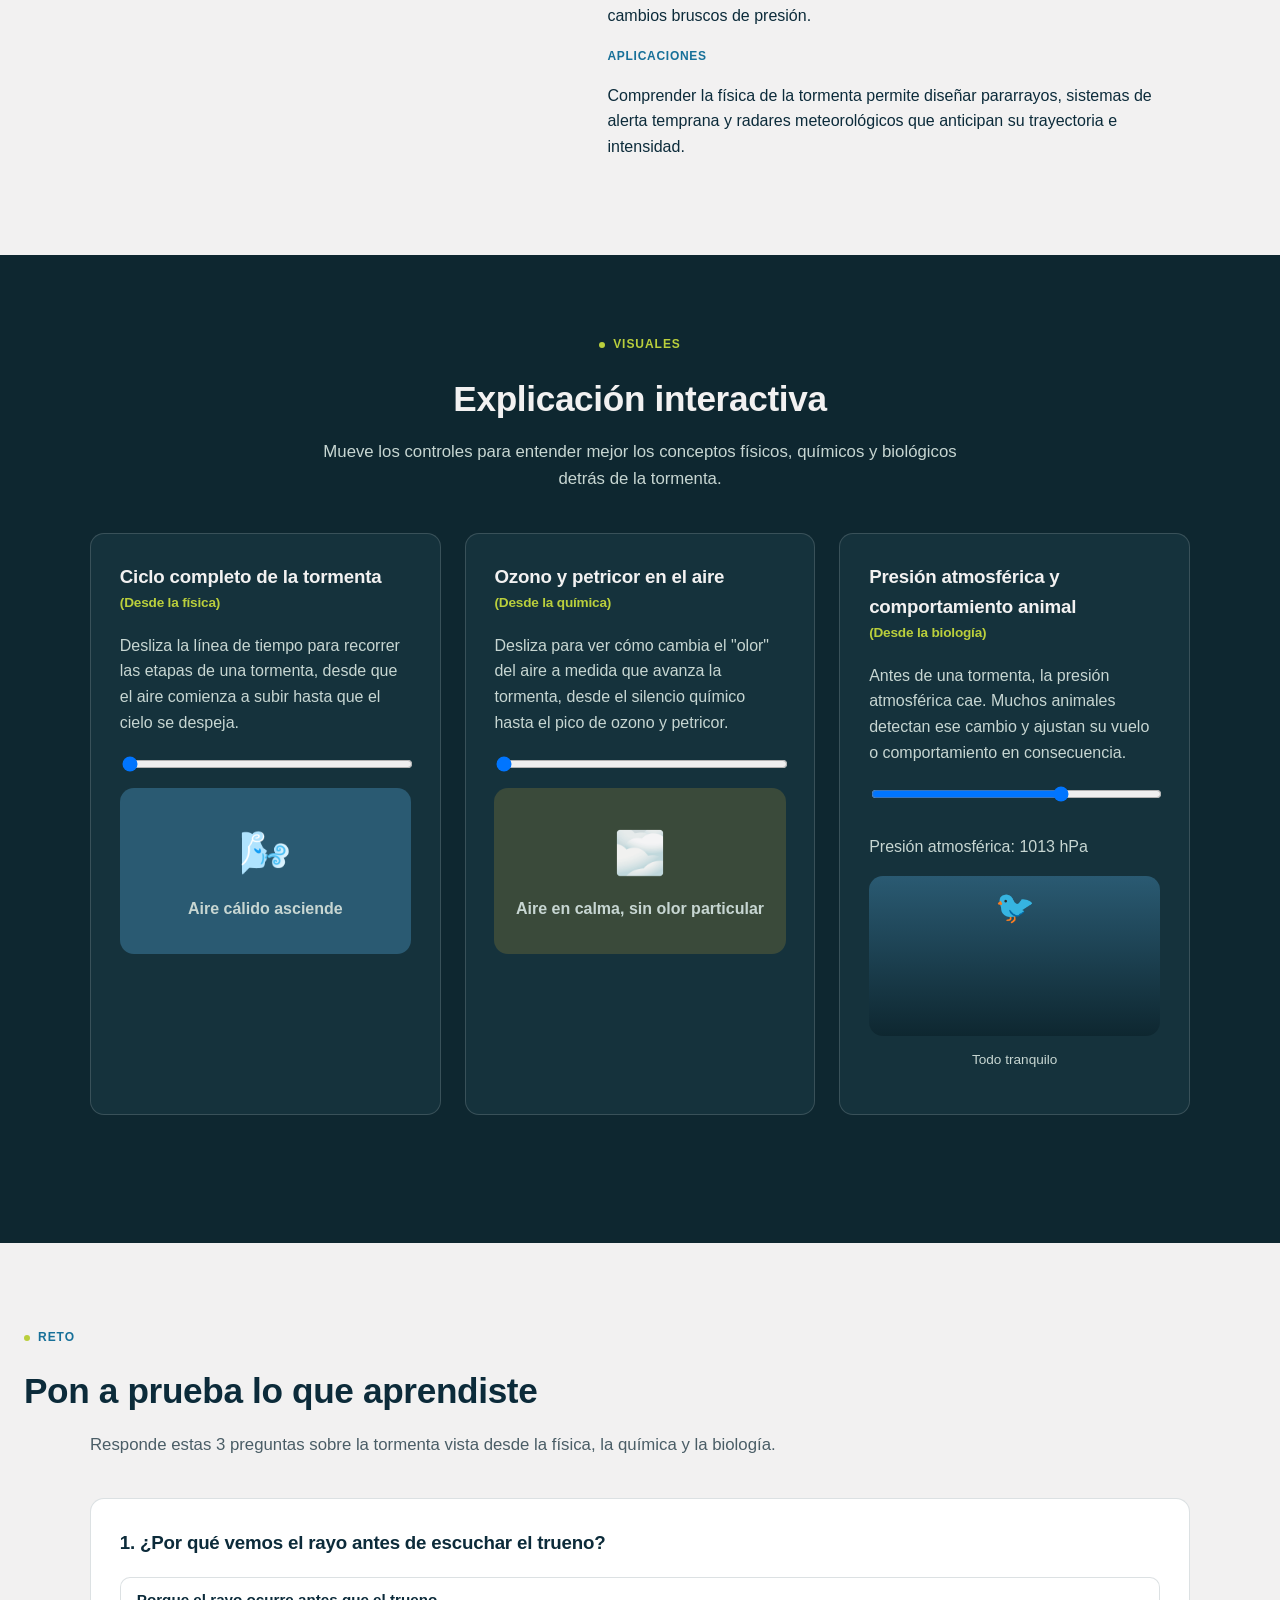
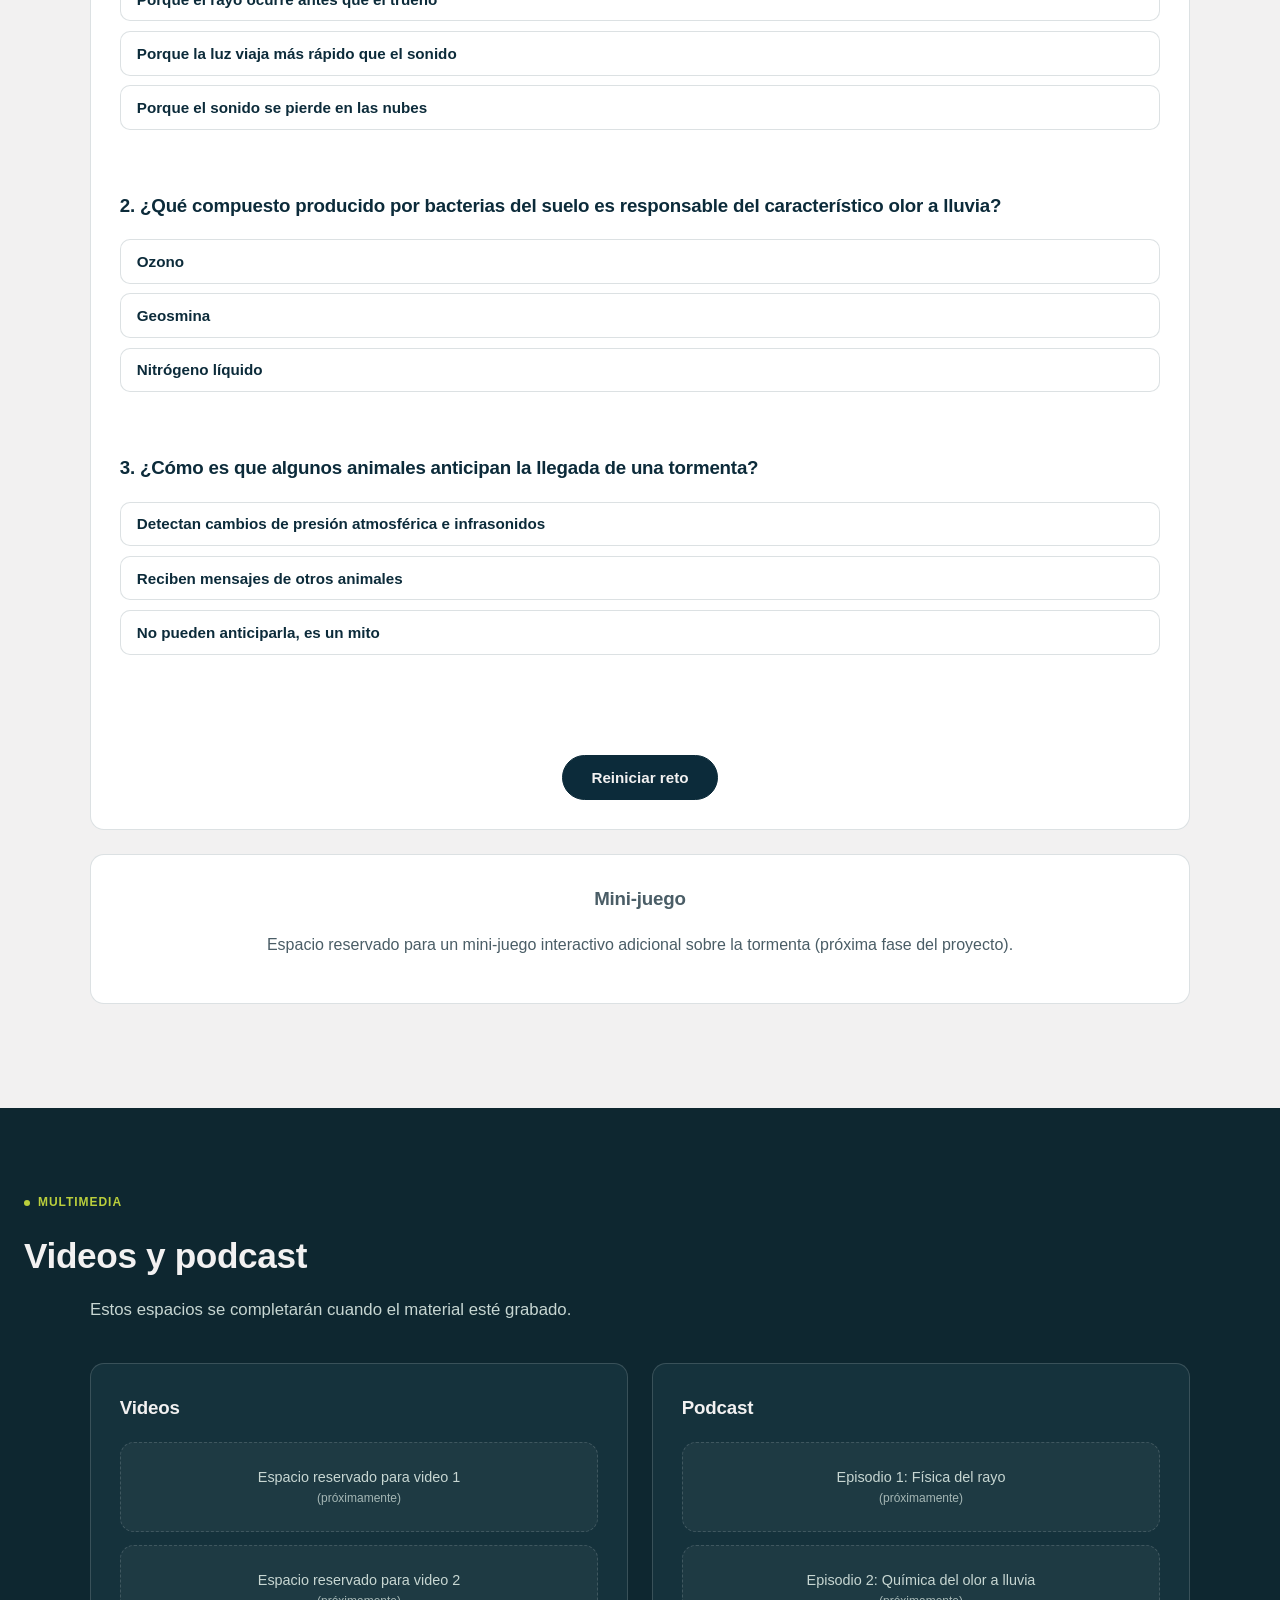
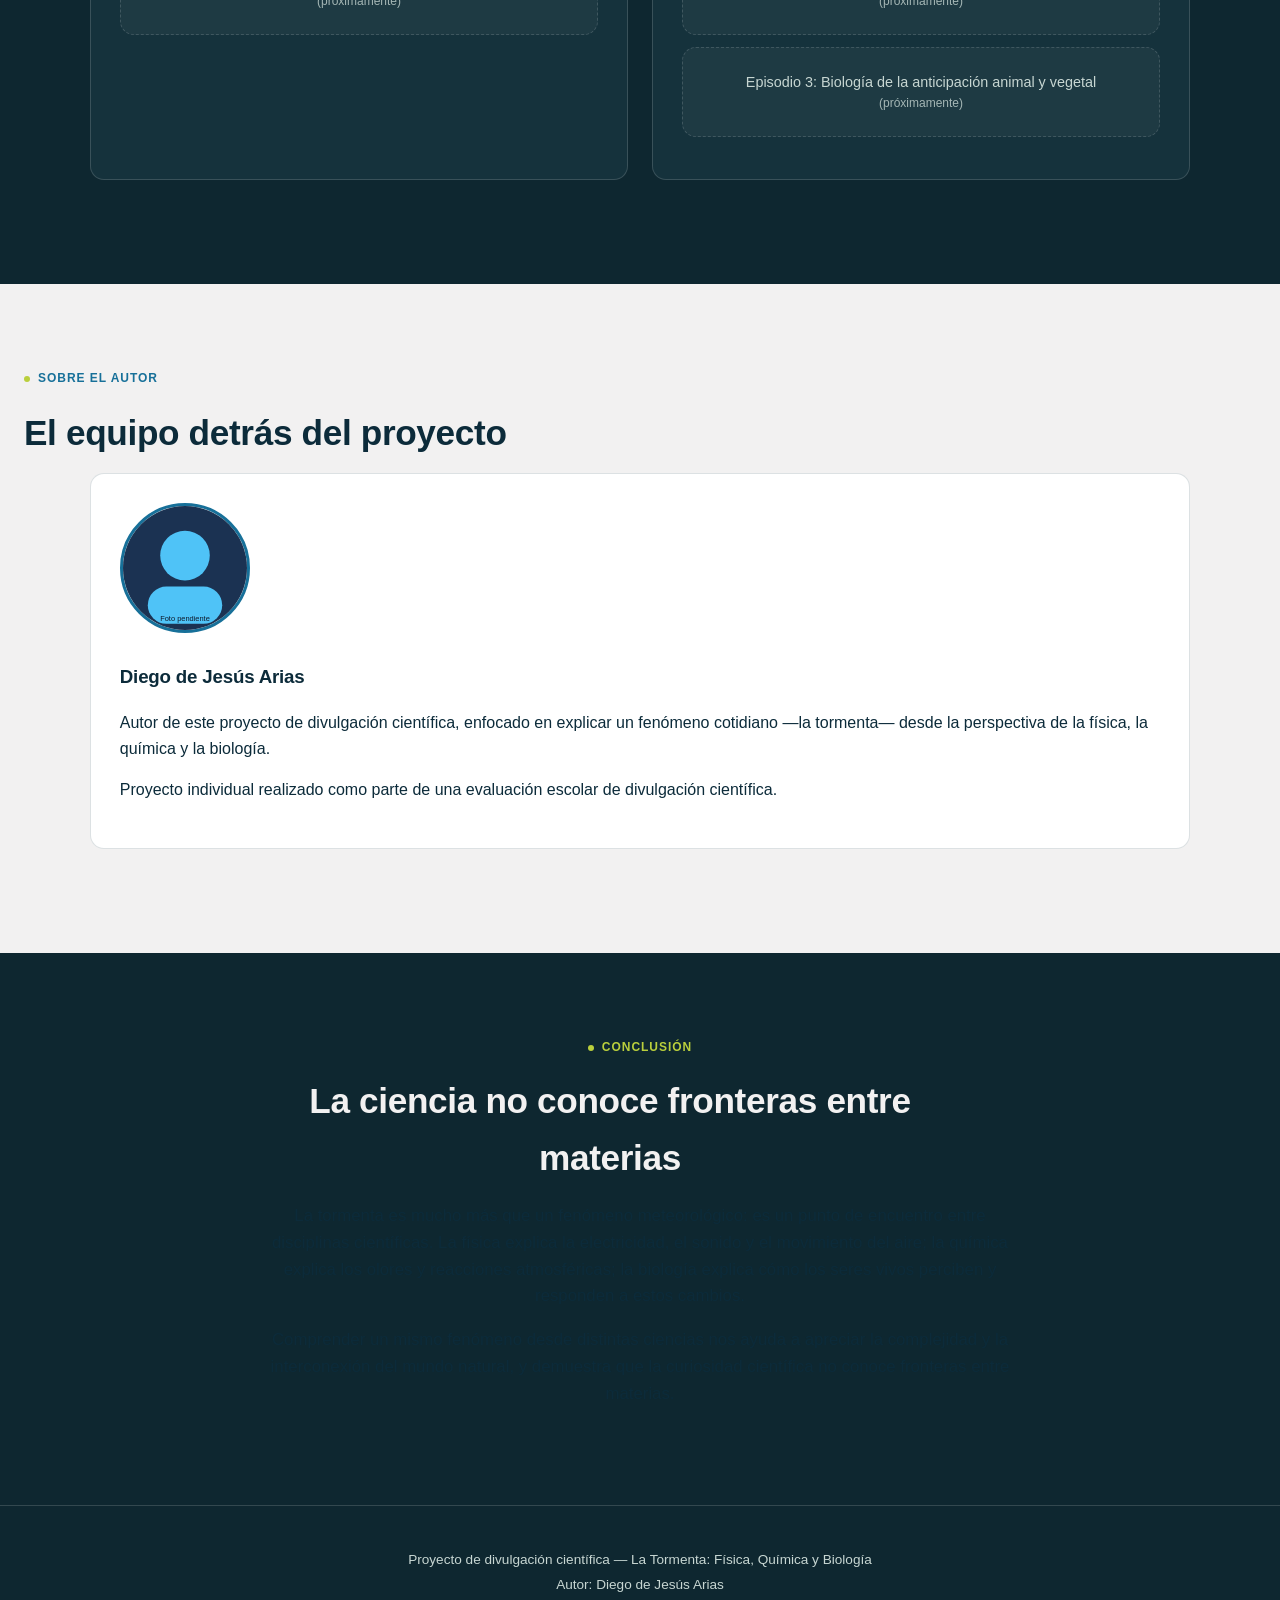
==== commit 6ba6ea65: "Quita el wordmark gigante del footer" ====
--- a/index.html
+++ b/index.html
@@ -337,7 +337,6 @@
       <p>Proyecto de divulgación científica — La Tormenta: Física, Química y Biología</p>
       <p>Autor: Diego de Jesús Arias</p>
     </div>
-    <div class="footer-wordmark">Divulgación Científica</div>
   </footer>
 
   <script src="script.js"></script>
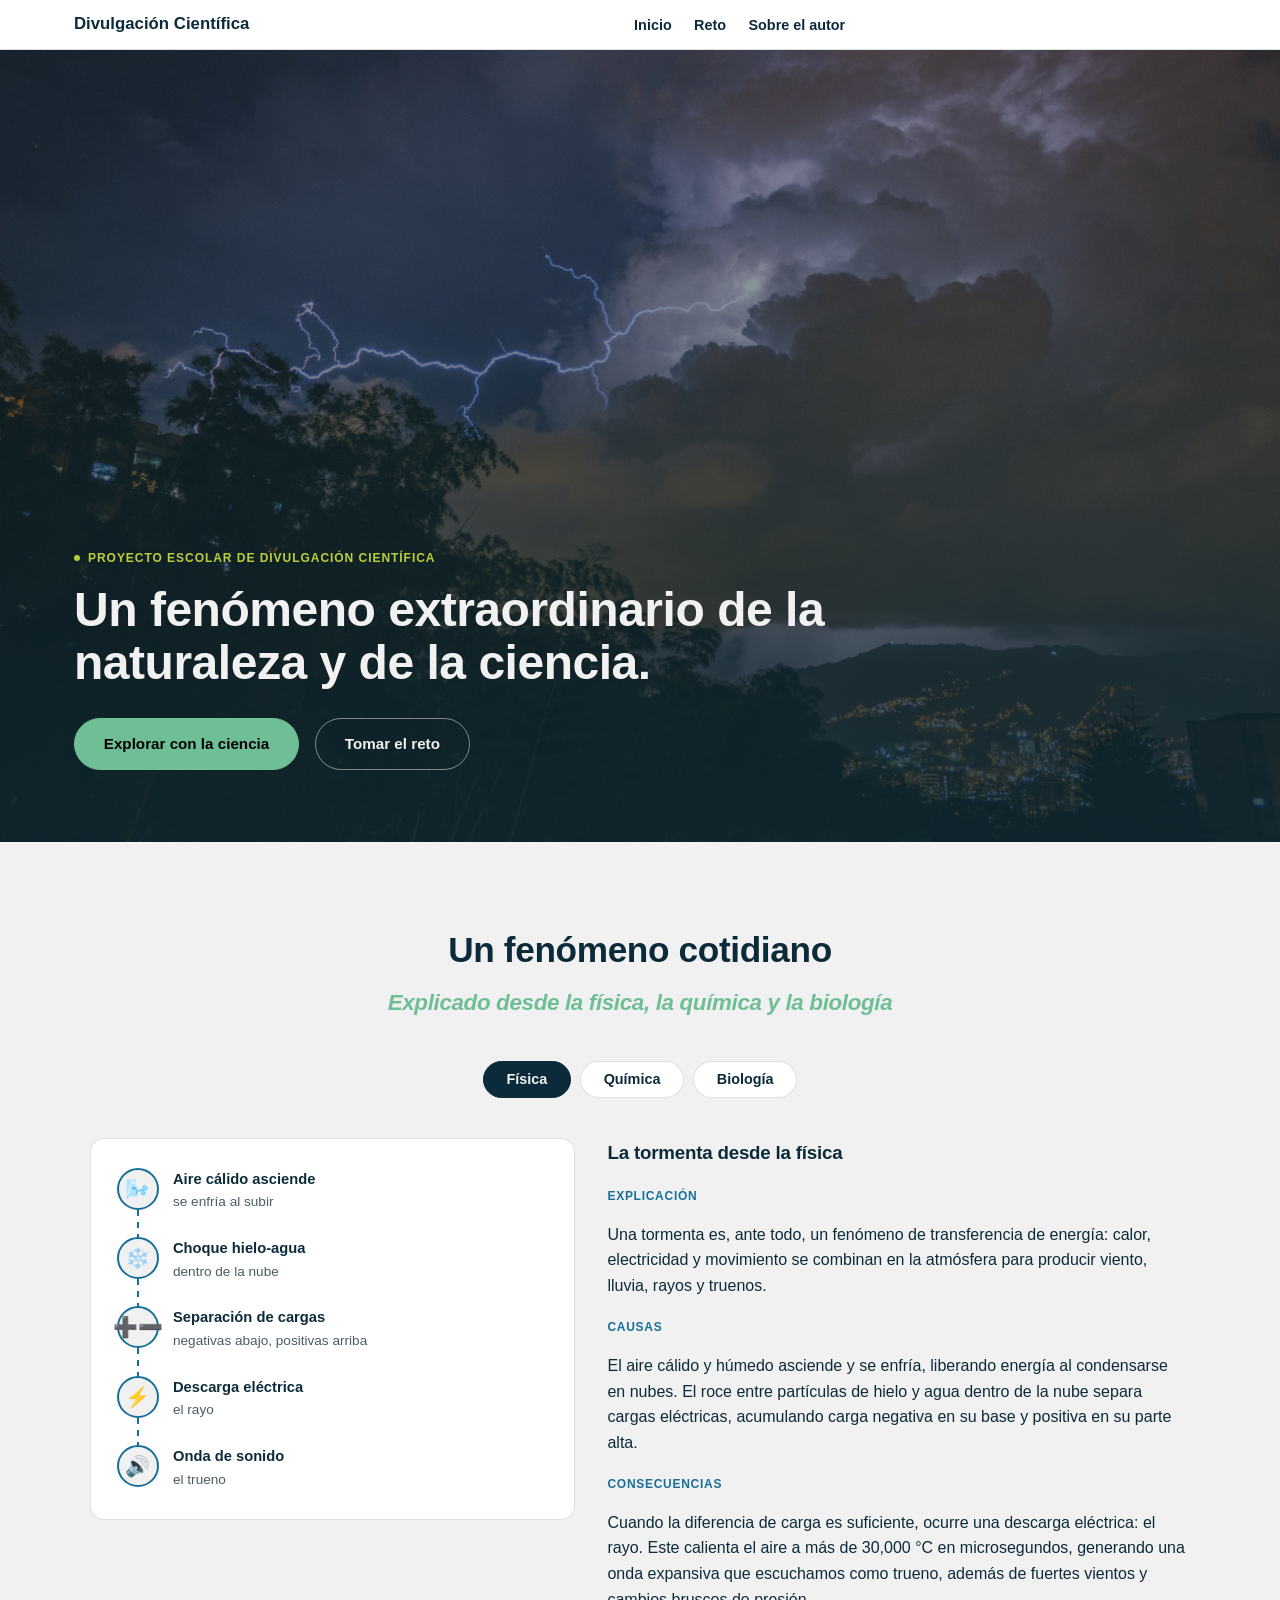
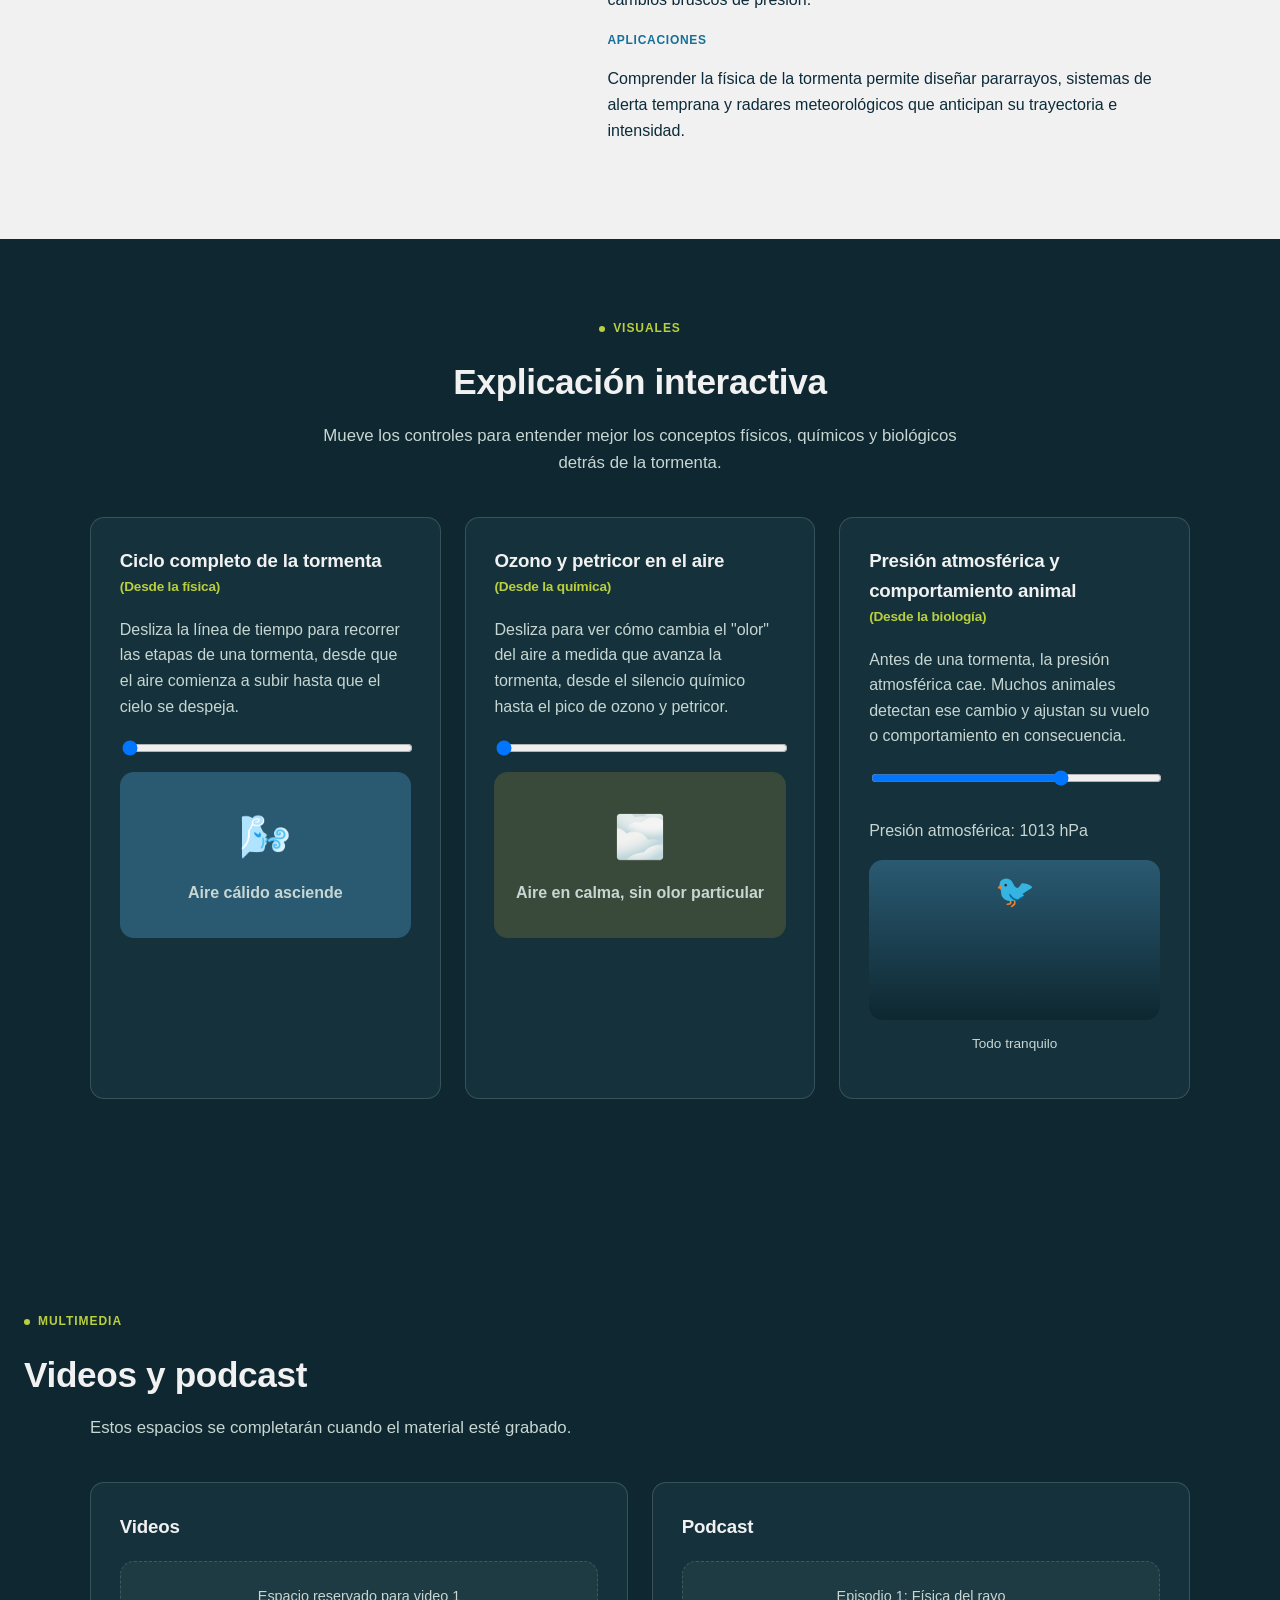
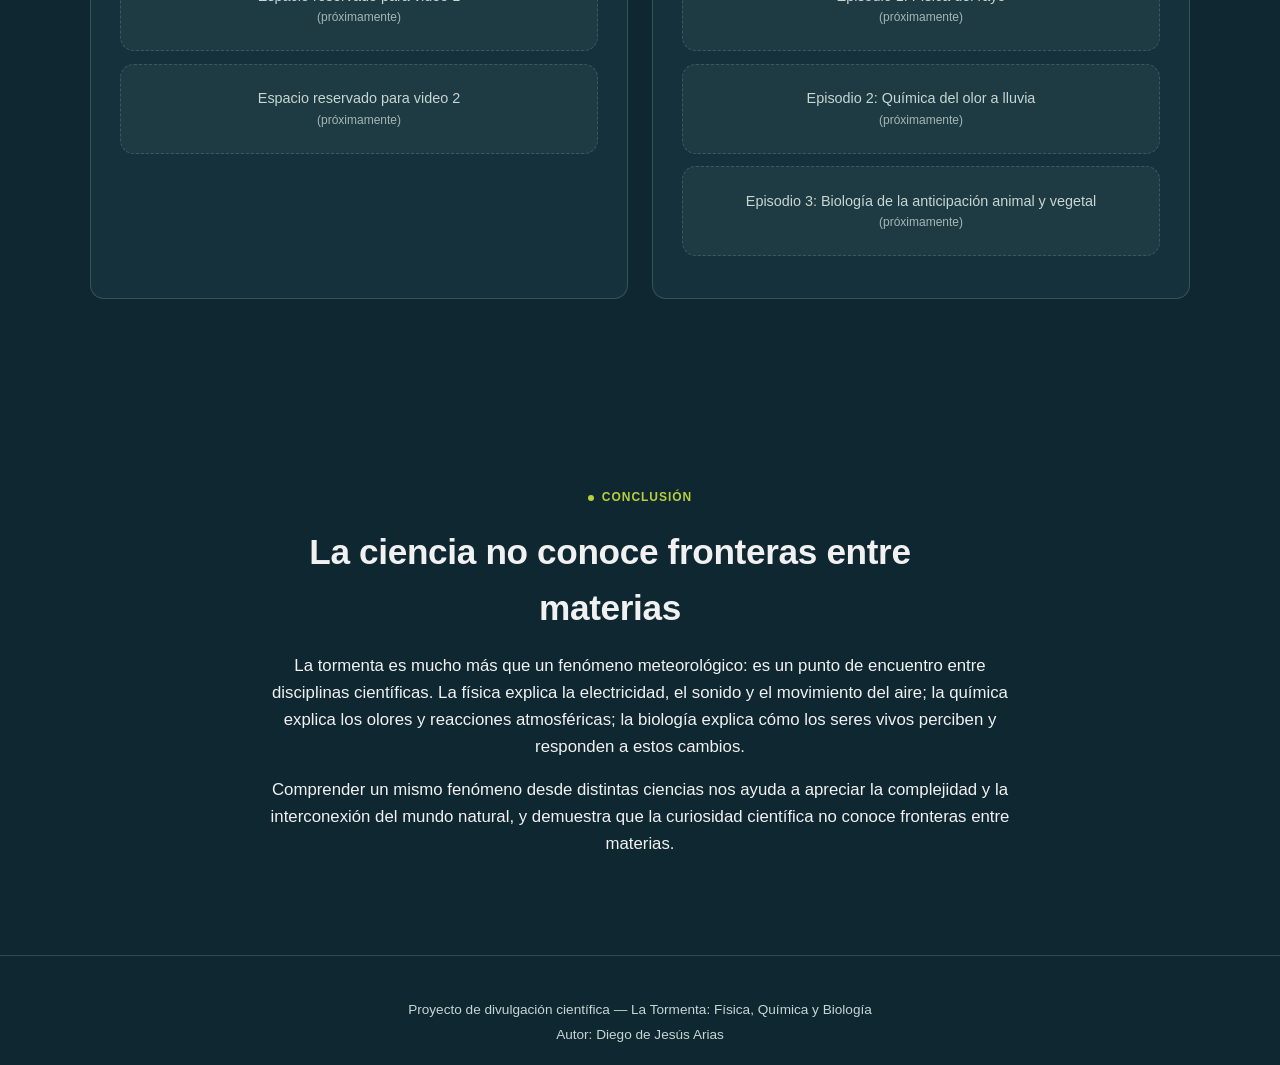
==== commit 85e862f5: "Mueve Reto y Sobre el autor a subpáginas, simplifica el nav" ====
--- a/index.html
+++ b/index.html
@@ -16,14 +16,9 @@
       <button class="nav-toggle" id="navToggle" aria-label="Abrir menú">☰</button>
       <ul class="nav-links" id="navLinks">
         <li><a href="#inicio">Inicio</a></li>
-        <li><a href="#temas">Temas</a></li>
-        <li><a href="#visuales">Visuales</a></li>
-        <li><a href="#reto">Reto</a></li>
-        <li><a href="#multimedia">Multimedia</a></li>
-        <li><a href="#autor">Sobre el autor</a></li>
-        <li><a href="#conclusion">Conclusión</a></li>
+        <li><a href="reto.html">Reto</a></li>
+        <li><a href="autor.html">Sobre el autor</a></li>
       </ul>
-      <a href="#reto" class="btn-pill solid nav-cta">Ir al reto</a>
     </nav>
   </header>
 
@@ -39,7 +34,7 @@
         <h1>Un fenómeno extraordinario de la naturaleza y de la ciencia.</h1>
         <div class="hero-actions">
           <a href="#temas" class="btn-pill green">Explorar con la ciencia</a>
-          <a href="#reto" class="btn-pill outline-on-dark">Tomar el reto</a>
+          <a href="reto.html" class="btn-pill outline-on-dark">Tomar el reto</a>
         </div>
       </div>
     </section>
@@ -227,53 +222,6 @@
       </div>
     </section>
 
-    <!-- RETO -->
-    <section id="reto" class="section bg-light">
-      <span class="badge">Reto</span>
-      <h2>Pon a prueba lo que aprendiste</h2>
-      <p class="section-intro">Responde estas 3 preguntas sobre la tormenta vista desde la física, la química y la biología.</p>
-
-      <div class="card quiz-container" id="quizContainer">
-        <div class="quiz-question" data-question="1">
-          <h3>1. ¿Por qué vemos el rayo antes de escuchar el trueno?</h3>
-          <div class="quiz-options">
-            <button class="quiz-option">Porque el rayo ocurre antes que el trueno</button>
-            <button class="quiz-option correct">Porque la luz viaja más rápido que el sonido</button>
-            <button class="quiz-option">Porque el sonido se pierde en las nubes</button>
-          </div>
-          <p class="quiz-feedback"></p>
-        </div>
-
-        <div class="quiz-question" data-question="2">
-          <h3>2. ¿Qué compuesto producido por bacterias del suelo es responsable del característico olor a lluvia?</h3>
-          <div class="quiz-options">
-            <button class="quiz-option">Ozono</button>
-            <button class="quiz-option correct">Geosmina</button>
-            <button class="quiz-option">Nitrógeno líquido</button>
-          </div>
-          <p class="quiz-feedback"></p>
-        </div>
-
-        <div class="quiz-question" data-question="3">
-          <h3>3. ¿Cómo es que algunos animales anticipan la llegada de una tormenta?</h3>
-          <div class="quiz-options">
-            <button class="quiz-option correct">Detectan cambios de presión atmosférica e infrasonidos</button>
-            <button class="quiz-option">Reciben mensajes de otros animales</button>
-            <button class="quiz-option">No pueden anticiparla, es un mito</button>
-          </div>
-          <p class="quiz-feedback"></p>
-        </div>
-
-        <div class="quiz-result" id="quizResult"></div>
-        <button class="btn-pill solid" id="quizReset">Reiniciar reto</button>
-      </div>
-
-      <div class="card minijuego-placeholder">
-        <h3>Mini-juego</h3>
-        <p>Espacio reservado para un mini-juego interactivo adicional sobre la tormenta (próxima fase del proyecto).</p>
-      </div>
-    </section>
-
     <!-- MULTIMEDIA -->
     <section id="multimedia" class="section bg-dark">
       <span class="badge badge-on-dark">Multimedia</span>
@@ -302,20 +250,6 @@
           <div class="media-placeholder">
             <p>Episodio 3: Biología de la anticipación animal y vegetal<br><span class="muted">(próximamente)</span></p>
           </div>
-        </div>
-      </div>
-    </section>
-
-    <!-- SOBRE EL AUTOR -->
-    <section id="autor" class="section bg-light">
-      <span class="badge">Sobre el autor</span>
-      <h2>El equipo detrás del proyecto</h2>
-      <div class="card autor-card">
-        <img src="assets/foto-autor.jpg" alt="Foto del autor" class="autor-foto" onerror="this.src='assets/placeholder.svg'">
-        <div class="autor-info">
-          <h3>Diego de Jesús Arias</h3>
-          <p>Autor de este proyecto de divulgación científica, enfocado en explicar un fenómeno cotidiano —la tormenta— desde la perspectiva de la física, la química y la biología.</p>
-          <p>Proyecto individual realizado como parte de una evaluación escolar de divulgación científica.</p>
         </div>
       </div>
     </section>
--- a/styles.css
+++ b/styles.css
@@ -755,6 +755,7 @@
 
 .conclusion-card p {
   font-size: 1.05rem;
+  color: var(--color-light) !important;
 }
 
 /* FOOTER */
@@ -773,17 +774,6 @@
 
 .footer-top p {
   margin: 0.2rem 0;
-}
-
-.footer-wordmark {
-  text-align: center;
-  font-size: clamp(2.8rem, 14vw, 9rem);
-  font-weight: 800;
-  letter-spacing: -0.02em;
-  color: var(--color-lime);
-  line-height: 1;
-  padding: 0 0.5rem 0.5rem;
-  white-space: nowrap;
 }
 
 /* RESPONSIVE */
@@ -820,8 +810,4 @@
   .ciencia-grid {
     grid-template-columns: 1fr;
   }
-
-  .footer-wordmark {
-    font-size: 12vw;
-  }
-}
+}
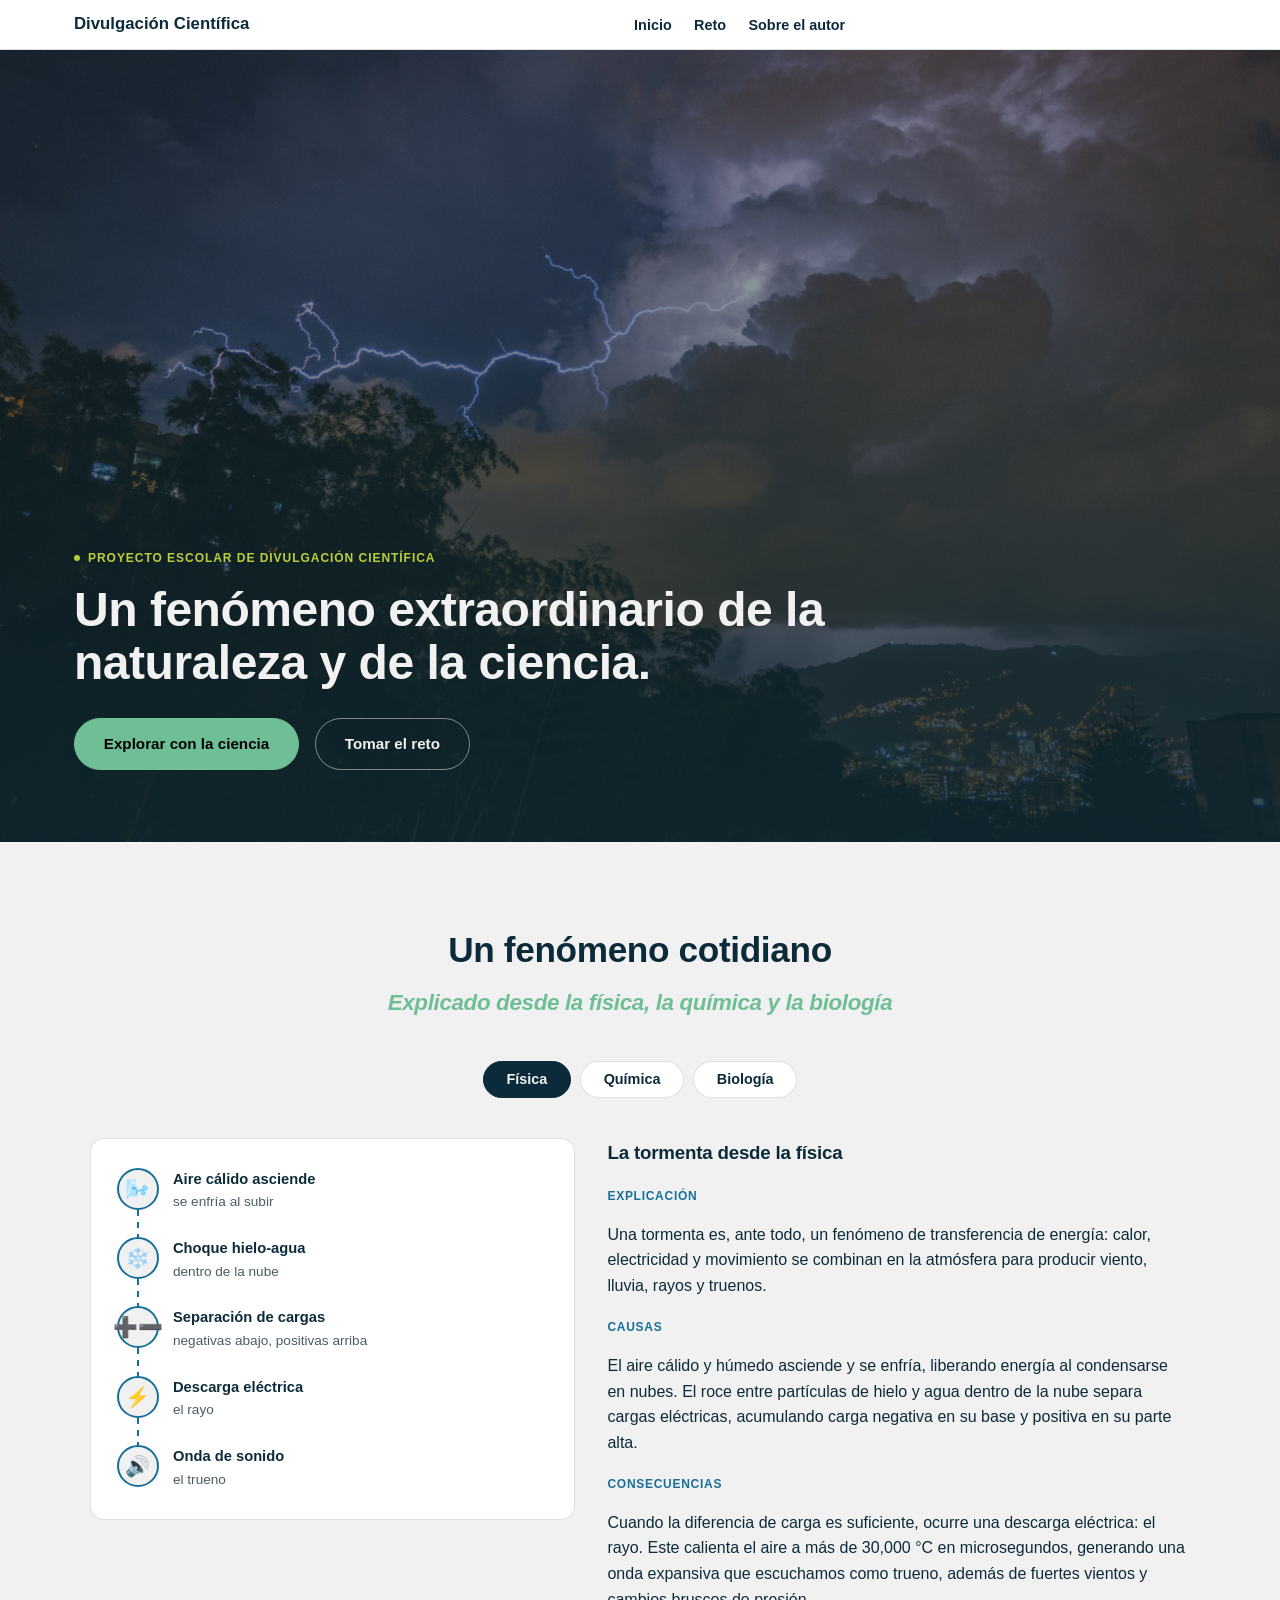
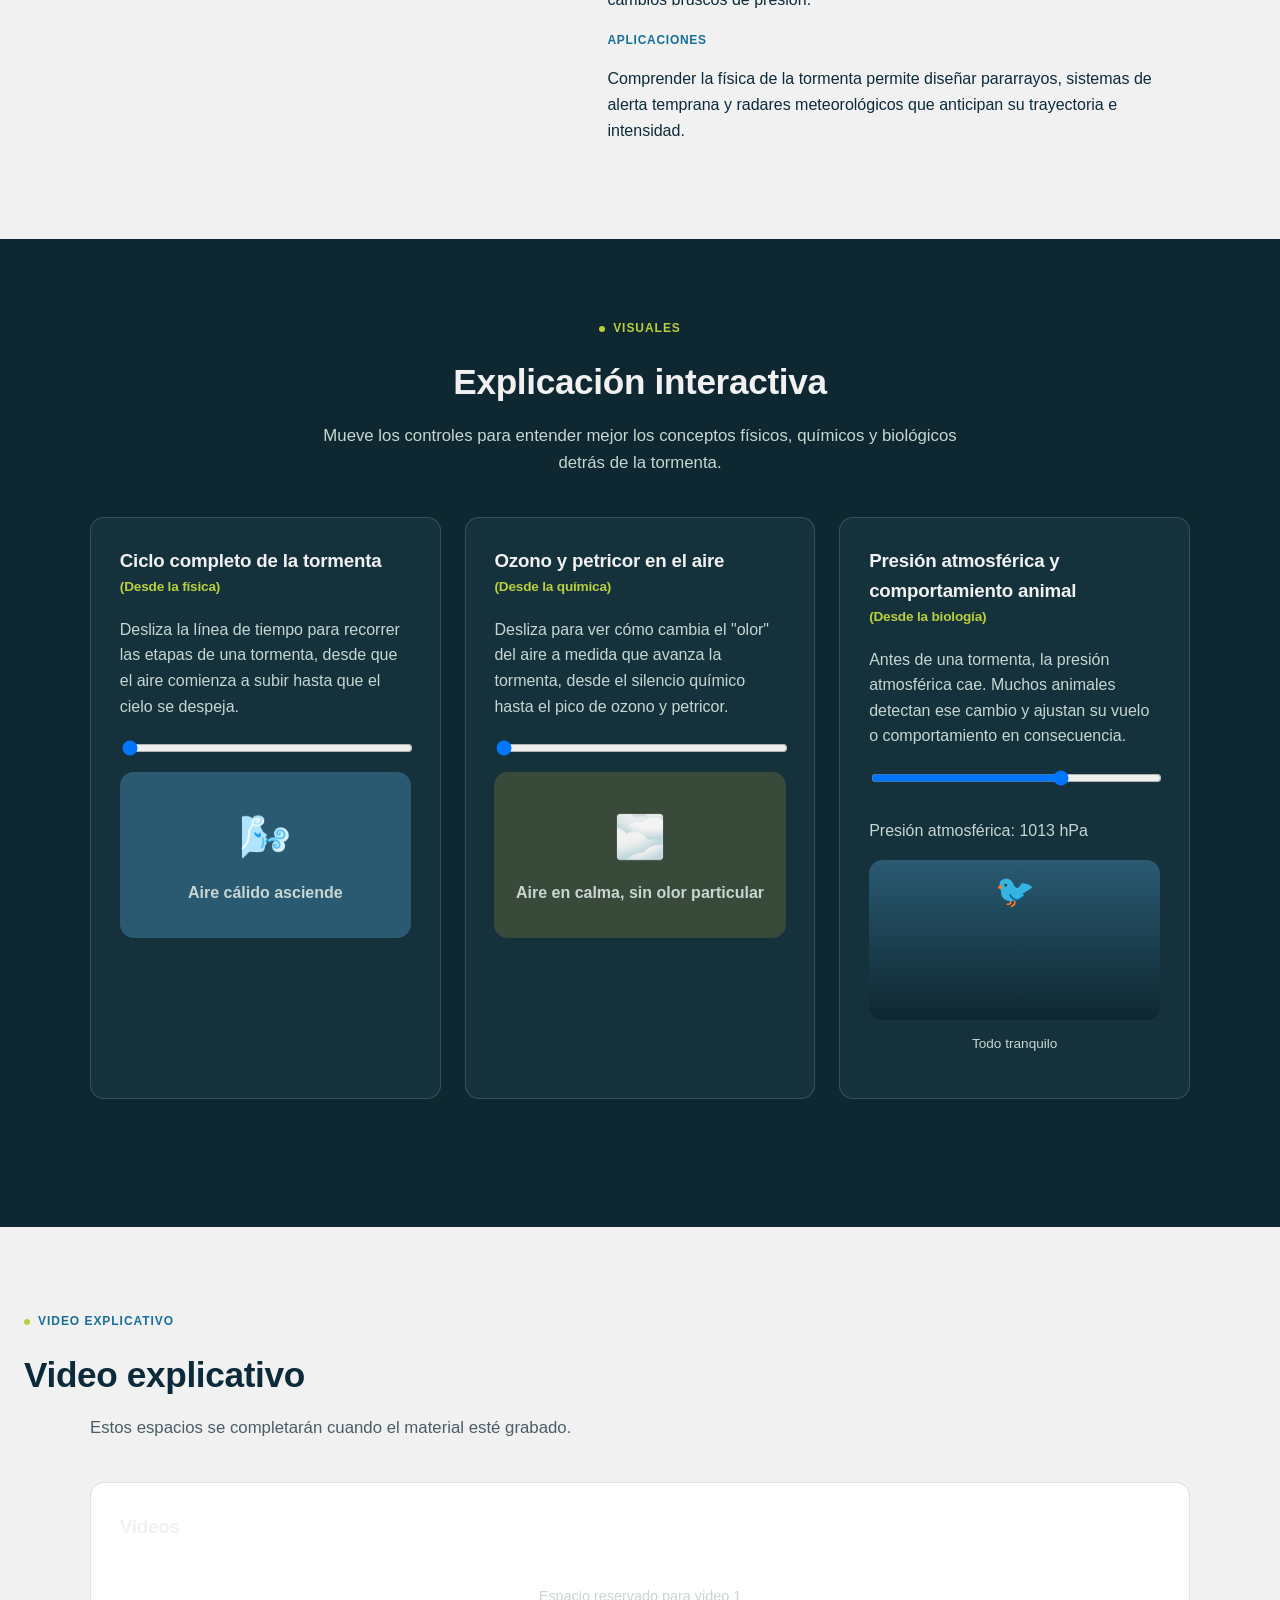
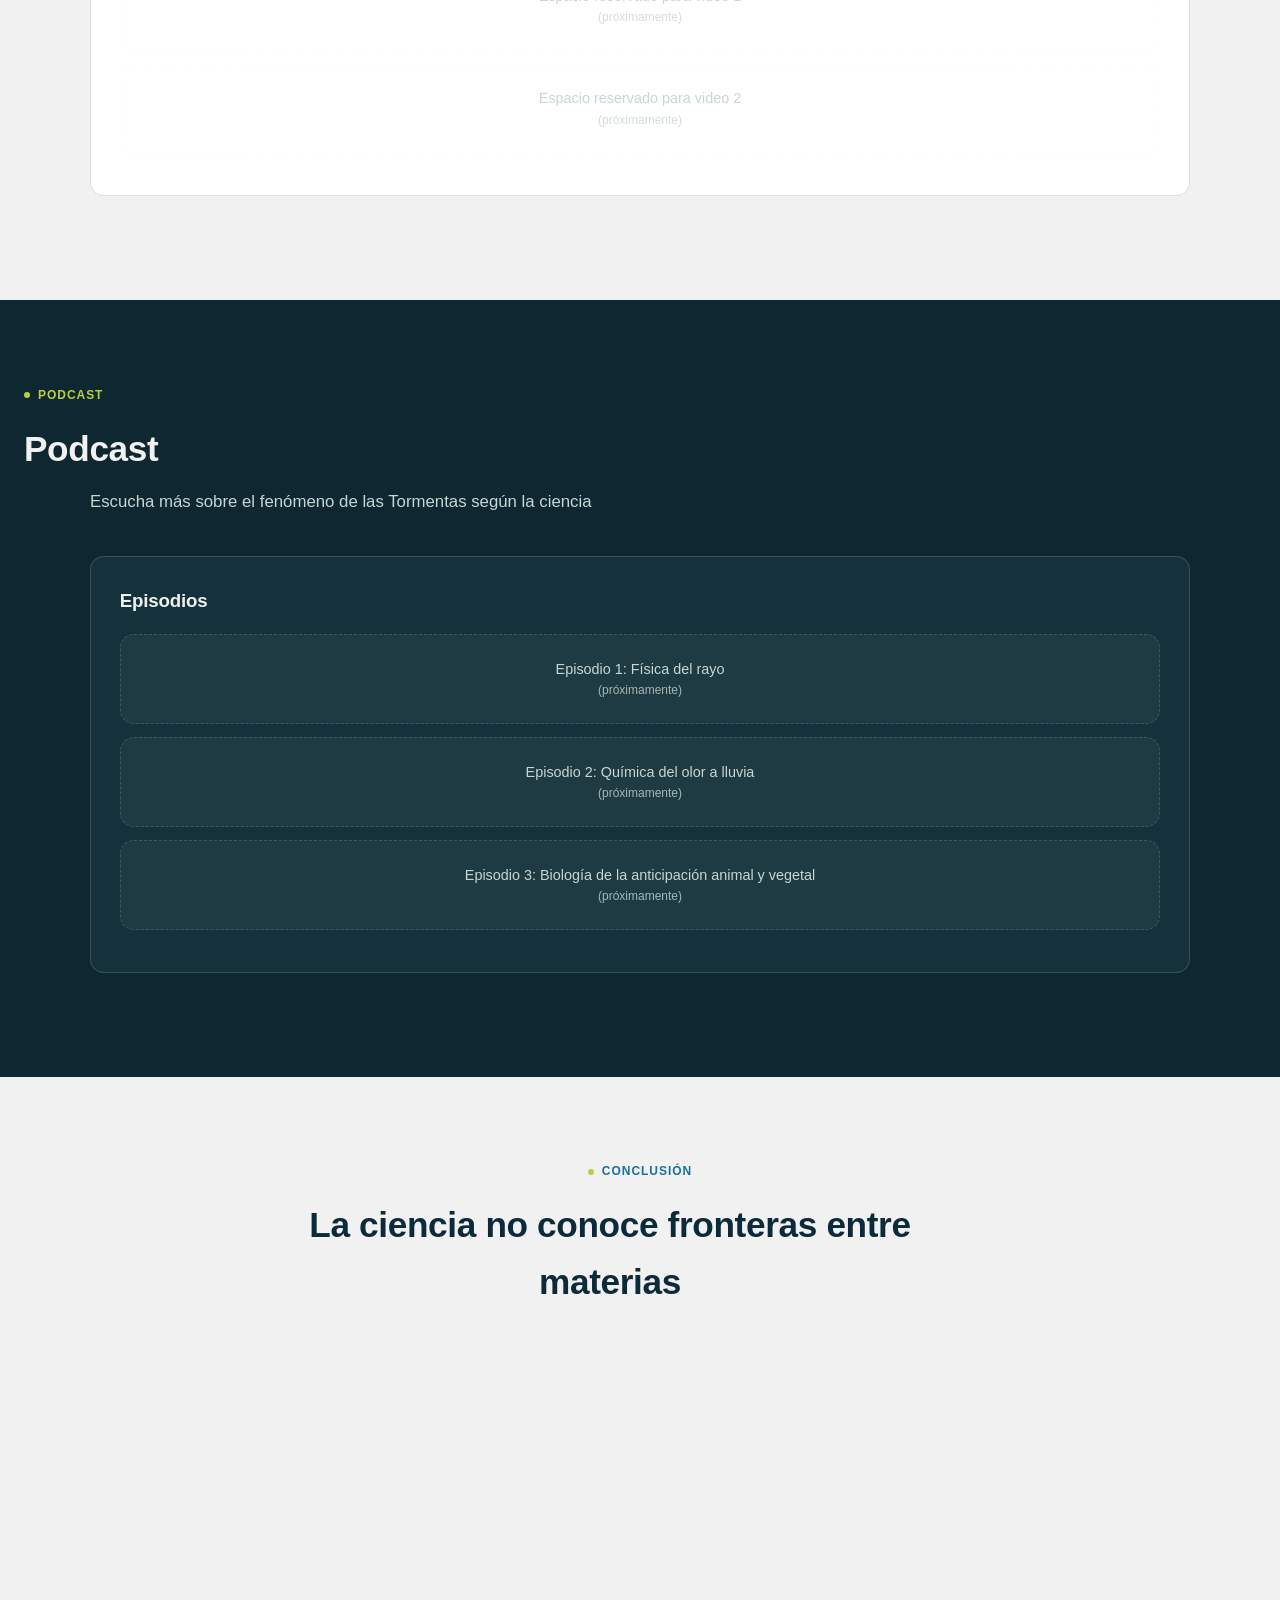
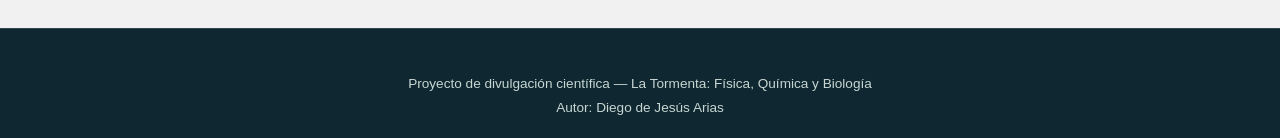
==== commit 28e30039: "Divide Multimedia en Video y Podcast, conclusion a fondo claro" ====
--- a/index.html
+++ b/index.html
@@ -222,25 +222,34 @@
       </div>
     </section>
 
-    <!-- MULTIMEDIA -->
-    <section id="multimedia" class="section bg-dark">
-      <span class="badge badge-on-dark">Multimedia</span>
-      <h2 class="on-dark">Videos y podcast</h2>
-      <p class="section-intro on-dark-muted">Estos espacios se completarán cuando el material esté grabado.</p>
+    <!-- VIDEO EXPLICATIVO -->
+    <section id="video" class="section bg-light">
+      <span class="badge">Video explicativo</span>
+      <h2>Video explicativo</h2>
+      <p class="section-intro">Estos espacios se completarán cuando el material esté grabado.</p>
+
+      <div class="media-grid">
+        <div class="card media-card">
+          <h3>Videos</h3>
+          <div class="media-placeholder media-placeholder-light">
+            <p>Espacio reservado para video 1<br><span class="muted">(próximamente)</span></p>
+          </div>
+          <div class="media-placeholder media-placeholder-light">
+            <p>Espacio reservado para video 2<br><span class="muted">(próximamente)</span></p>
+          </div>
+        </div>
+      </div>
+    </section>
+
+    <!-- PODCAST -->
+    <section id="podcast" class="section bg-dark">
+      <span class="badge badge-on-dark">Podcast</span>
+      <h2 class="on-dark">Podcast</h2>
+      <p class="section-intro on-dark-muted">Escucha más sobre el fenómeno de las Tormentas según la ciencia</p>
 
       <div class="media-grid">
         <div class="card card-dark media-card">
-          <h3>Videos</h3>
-          <div class="media-placeholder">
-            <p>Espacio reservado para video 1<br><span class="muted">(próximamente)</span></p>
-          </div>
-          <div class="media-placeholder">
-            <p>Espacio reservado para video 2<br><span class="muted">(próximamente)</span></p>
-          </div>
-        </div>
-
-        <div class="card card-dark media-card">
-          <h3>Podcast</h3>
+          <h3>Episodios</h3>
           <div class="media-placeholder">
             <p>Episodio 1: Física del rayo<br><span class="muted">(próximamente)</span></p>
           </div>
@@ -255,12 +264,12 @@
     </section>
 
     <!-- CONCLUSIÓN -->
-    <section id="conclusion" class="section bg-dark">
+    <section id="conclusion" class="section bg-light">
       <div class="conclusion-card">
-        <span class="badge badge-on-dark">Conclusión</span>
-        <h2 class="on-dark">La ciencia no conoce fronteras entre materias</h2>
-        <p class="on-dark-muted">La tormenta es mucho más que un fenómeno meteorológico: es un punto de encuentro entre disciplinas científicas. La física explica la electricidad, el sonido y el movimiento del aire; la química explica los olores y reacciones atmosféricas; la biología explica cómo los seres vivos perciben y responden a estos cambios.</p>
-        <p class="on-dark-muted">Comprender un mismo fenómeno desde distintas ciencias nos ayuda a apreciar la complejidad y la interconexión del mundo natural, y demuestra que la curiosidad científica no conoce fronteras entre materias.</p>
+        <span class="badge">Conclusión</span>
+        <h2>La ciencia no conoce fronteras entre materias</h2>
+        <p>La tormenta es mucho más que un fenómeno meteorológico: es un punto de encuentro entre disciplinas científicas. La física explica la electricidad, el sonido y el movimiento del aire; la química explica los olores y reacciones atmosféricas; la biología explica cómo los seres vivos perciben y responden a estos cambios.</p>
+        <p>Comprender un mismo fenómeno desde distintas ciencias nos ayuda a apreciar la complejidad y la interconexión del mundo natural, y demuestra que la curiosidad científica no conoce fronteras entre materias.</p>
       </div>
     </section>
 
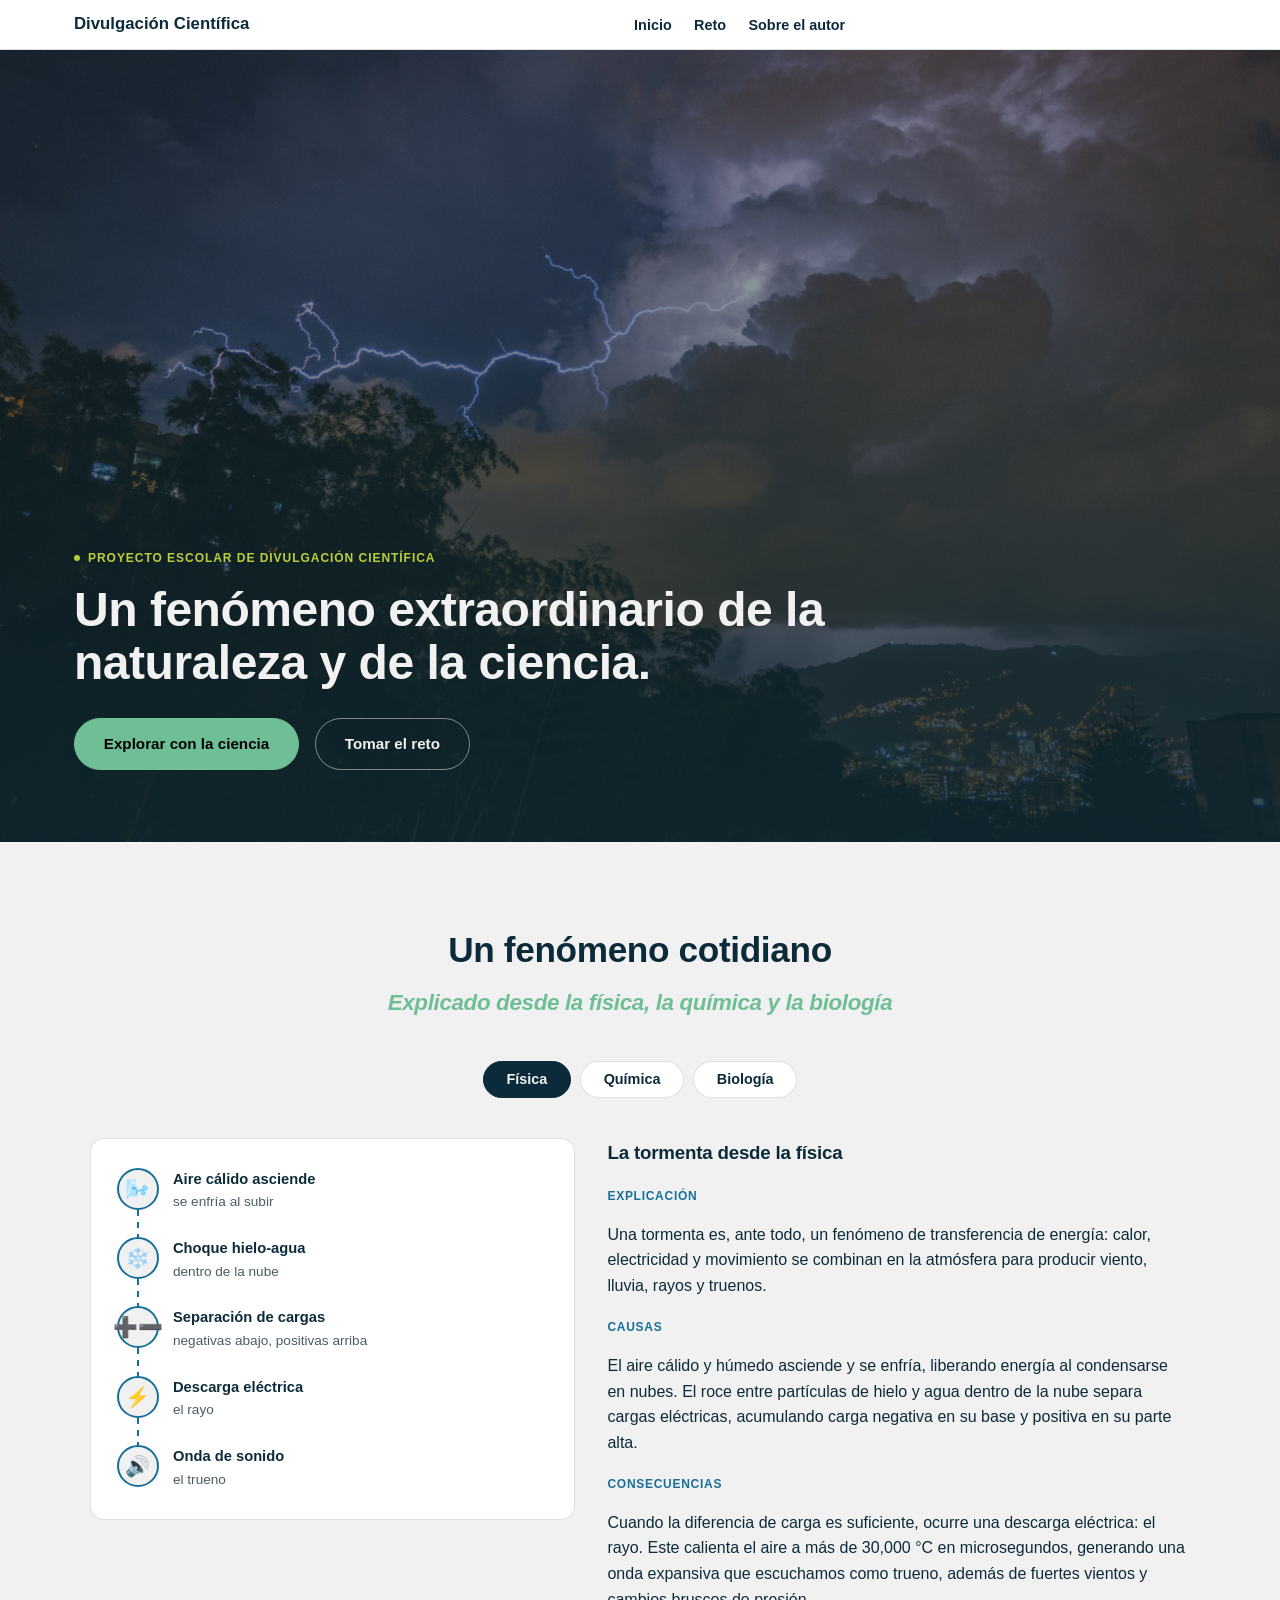
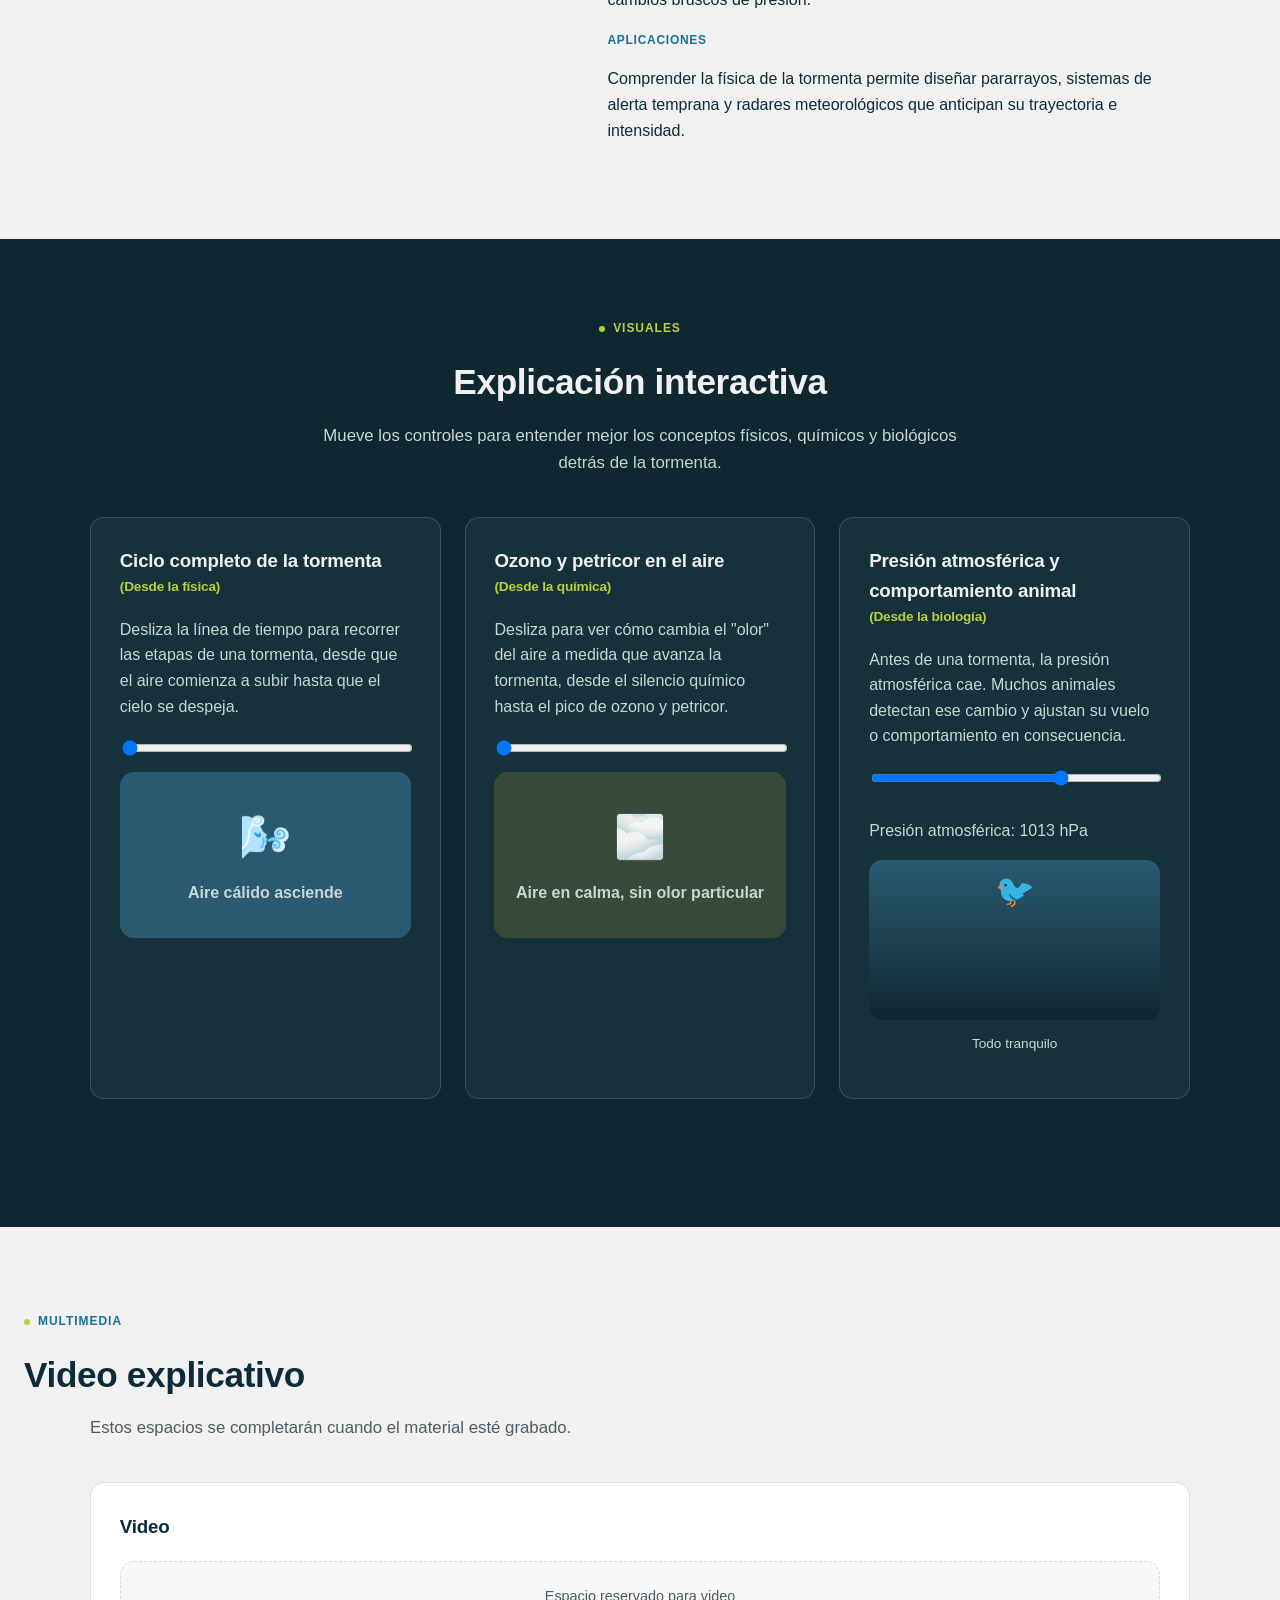
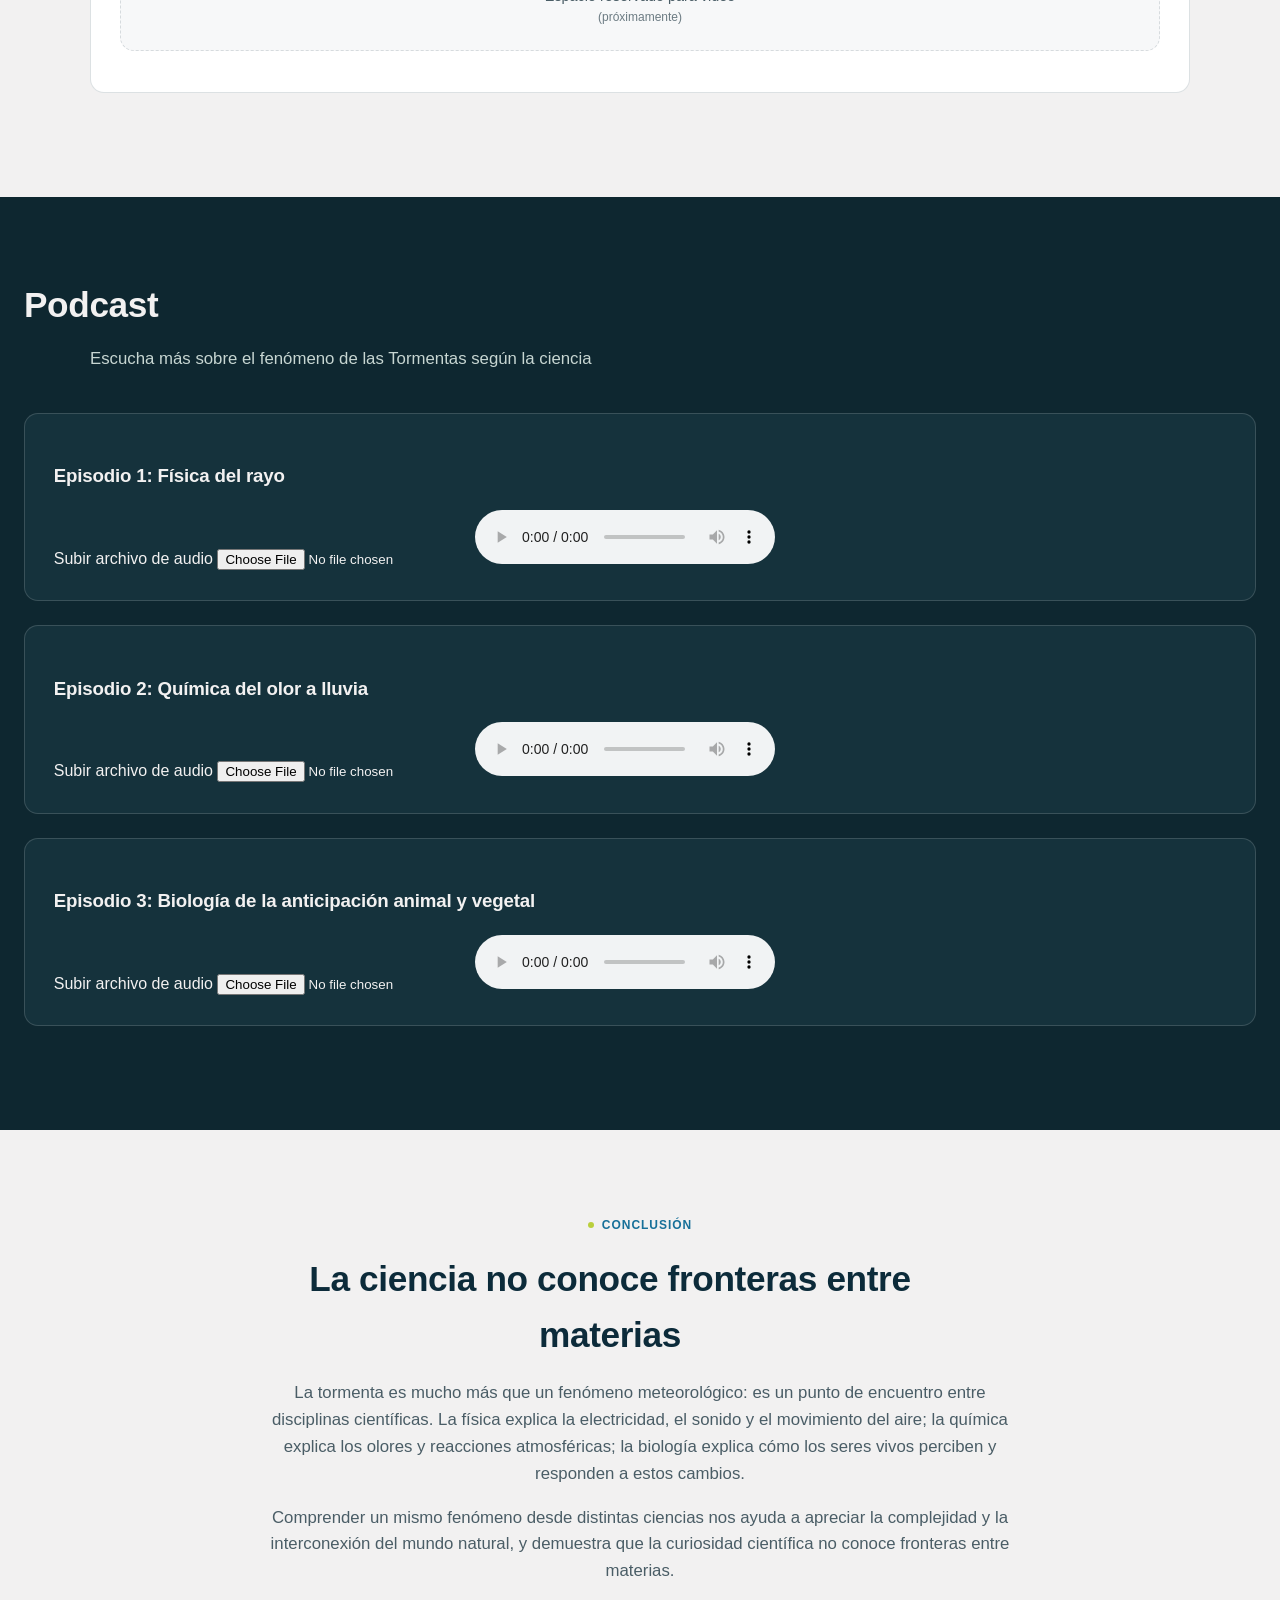
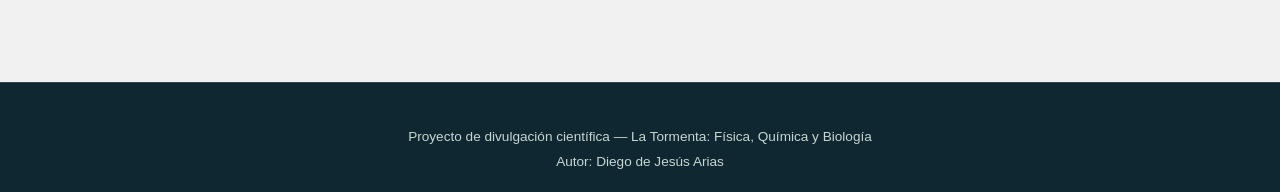
==== commit 89f003e2: "Sincroniza index.html con el estado actualizado (multipágina, multimedia separada en video/podcast, " ====
--- a/index.html
+++ b/index.html
@@ -224,18 +224,15 @@
 
     <!-- VIDEO EXPLICATIVO -->
     <section id="video" class="section bg-light">
-      <span class="badge">Video explicativo</span>
-      <h2>Video explicativo</h2>
-      <p class="section-intro">Estos espacios se completarán cuando el material esté grabado.</p>
+      <span class="badge">Multimedia</span>
+      <h2 class="video-title">Video explicativo</h2>
+      <p class="section-intro video-subtitle">Estos espacios se completarán cuando el material esté grabado.</p>
 
       <div class="media-grid">
         <div class="card media-card">
-          <h3>Videos</h3>
+          <h3>Video</h3>
           <div class="media-placeholder media-placeholder-light">
-            <p>Espacio reservado para video 1<br><span class="muted">(próximamente)</span></p>
-          </div>
-          <div class="media-placeholder media-placeholder-light">
-            <p>Espacio reservado para video 2<br><span class="muted">(próximamente)</span></p>
+            <p>Espacio reservado para video<br><span class="muted">(próximamente)</span></p>
           </div>
         </div>
       </div>
@@ -243,21 +240,34 @@
 
     <!-- PODCAST -->
     <section id="podcast" class="section bg-dark">
-      <span class="badge badge-on-dark">Podcast</span>
-      <h2 class="on-dark">Podcast</h2>
-      <p class="section-intro on-dark-muted">Escucha más sobre el fenómeno de las Tormentas según la ciencia</p>
-
-      <div class="media-grid">
-        <div class="card card-dark media-card">
-          <h3>Episodios</h3>
-          <div class="media-placeholder">
-            <p>Episodio 1: Física del rayo<br><span class="muted">(próximamente)</span></p>
-          </div>
-          <div class="media-placeholder">
-            <p>Episodio 2: Química del olor a lluvia<br><span class="muted">(próximamente)</span></p>
-          </div>
-          <div class="media-placeholder">
-            <p>Episodio 3: Biología de la anticipación animal y vegetal<br><span class="muted">(próximamente)</span></p>
+      <h2 class="on-dark podcast-title">Podcast</h2>
+      <p class="section-intro on-dark-muted podcast-subtitle">Escucha más sobre el fenómeno de las Tormentas según la ciencia</p>
+
+      <div class="podcast-grid">
+        <div class="card card-dark podcast-card">
+          <h3>Episodio 1: Física del rayo</h3>
+          <div class="audio-upload-box">
+            <label class="audio-upload-label" for="audioUpload1">Subir archivo de audio</label>
+            <input type="file" accept="audio/*" class="audio-upload" id="audioUpload1">
+            <audio controls class="audio-player" id="audioPlayer1"></audio>
+          </div>
+        </div>
+
+        <div class="card card-dark podcast-card">
+          <h3>Episodio 2: Química del olor a lluvia</h3>
+          <div class="audio-upload-box">
+            <label class="audio-upload-label" for="audioUpload2">Subir archivo de audio</label>
+            <input type="file" accept="audio/*" class="audio-upload" id="audioUpload2">
+            <audio controls class="audio-player" id="audioPlayer2"></audio>
+          </div>
+        </div>
+
+        <div class="card card-dark podcast-card">
+          <h3>Episodio 3: Biología de la anticipación animal y vegetal</h3>
+          <div class="audio-upload-box">
+            <label class="audio-upload-label" for="audioUpload3">Subir archivo de audio</label>
+            <input type="file" accept="audio/*" class="audio-upload" id="audioUpload3">
+            <audio controls class="audio-player" id="audioPlayer3"></audio>
           </div>
         </div>
       </div>
--- a/styles.css
+++ b/styles.css
@@ -705,6 +705,10 @@
   color: var(--color-light);
 }
 
+.media-card:not(.card-dark) h3 {
+  color: var(--ink);
+}
+
 .media-placeholder {
   background: rgba(242, 241, 241, 0.04);
   border: 1px dashed var(--border-dark);
@@ -717,6 +721,12 @@
   color: var(--light-text-muted);
   margin-bottom: 0.8rem;
   font-size: 0.9rem;
+}
+
+.media-placeholder-light {
+  background: rgba(12, 43, 58, 0.03);
+  border: 1px dashed var(--border-light);
+  color: var(--ink-muted);
 }
 
 /* AUTOR */
@@ -755,7 +765,7 @@
 
 .conclusion-card p {
   font-size: 1.05rem;
-  color: var(--color-light) !important;
+  color: var(--ink-muted) !important;
 }
 
 /* FOOTER */
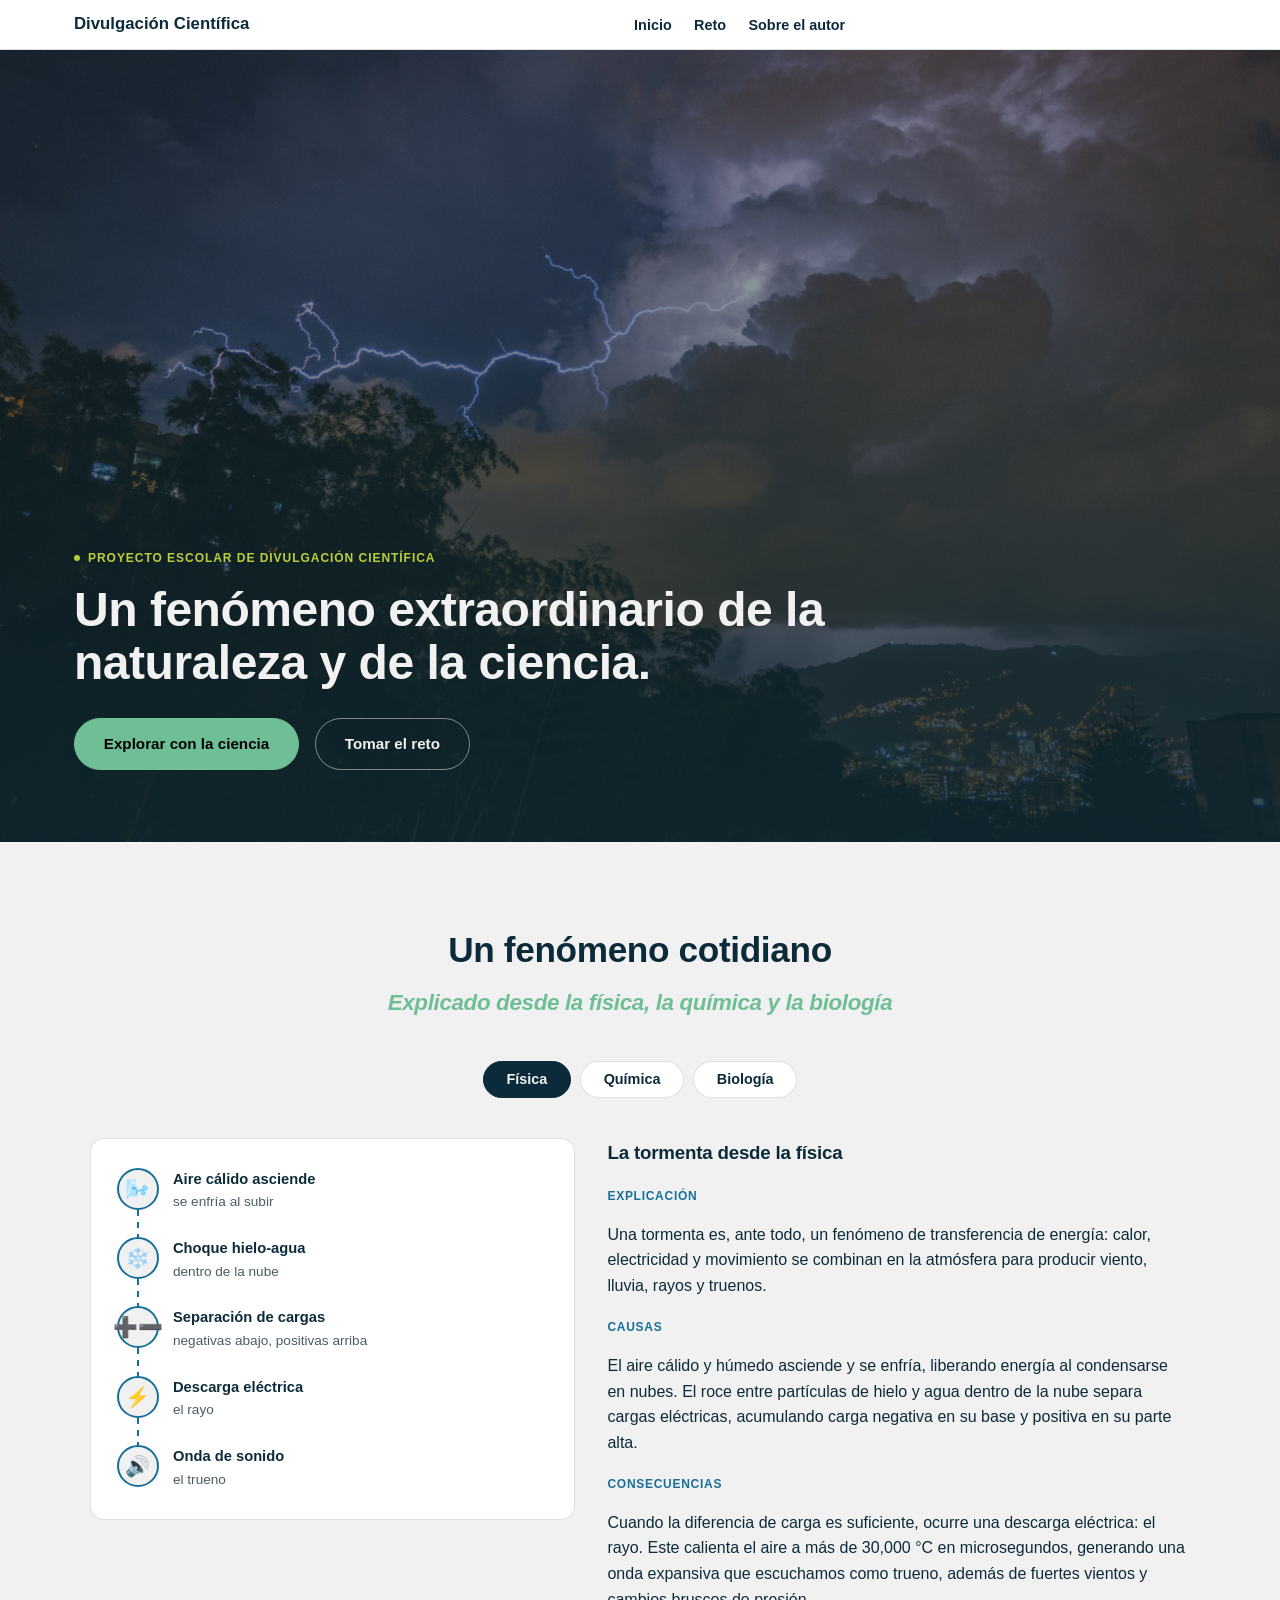
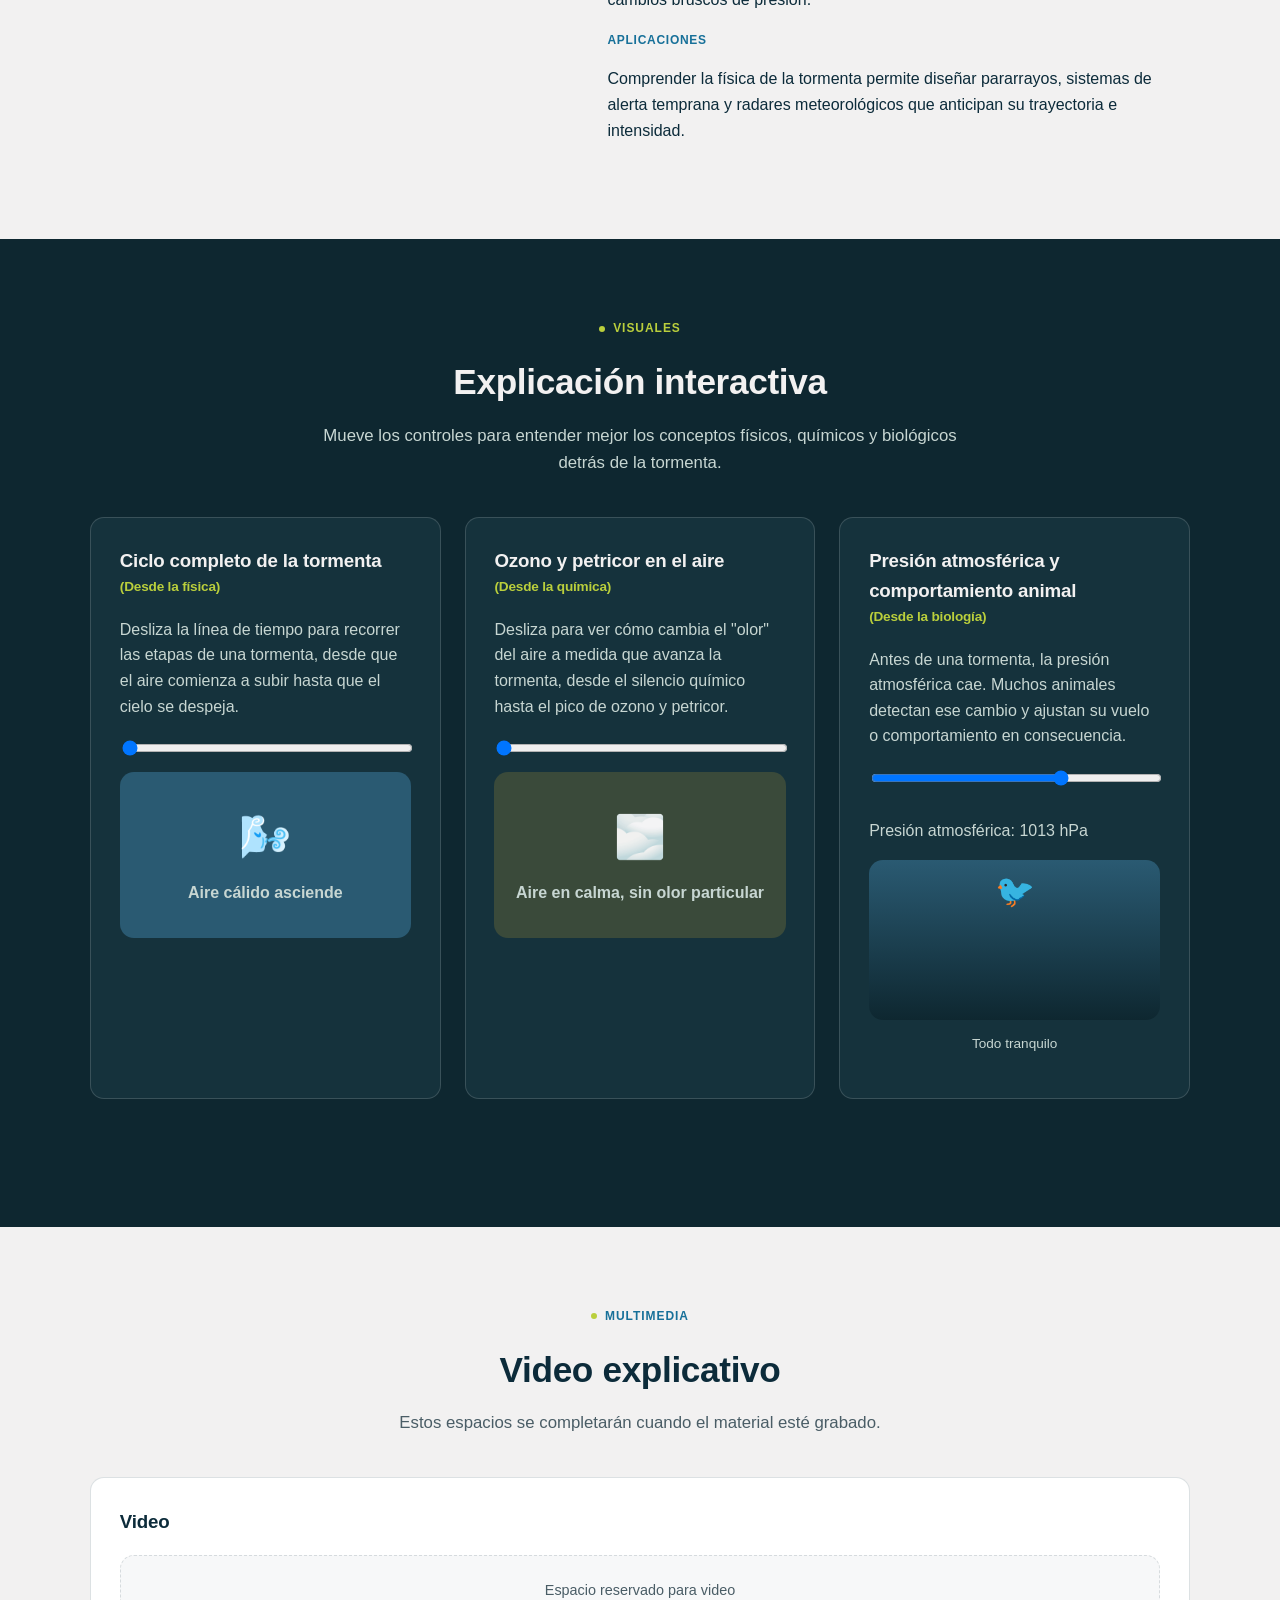
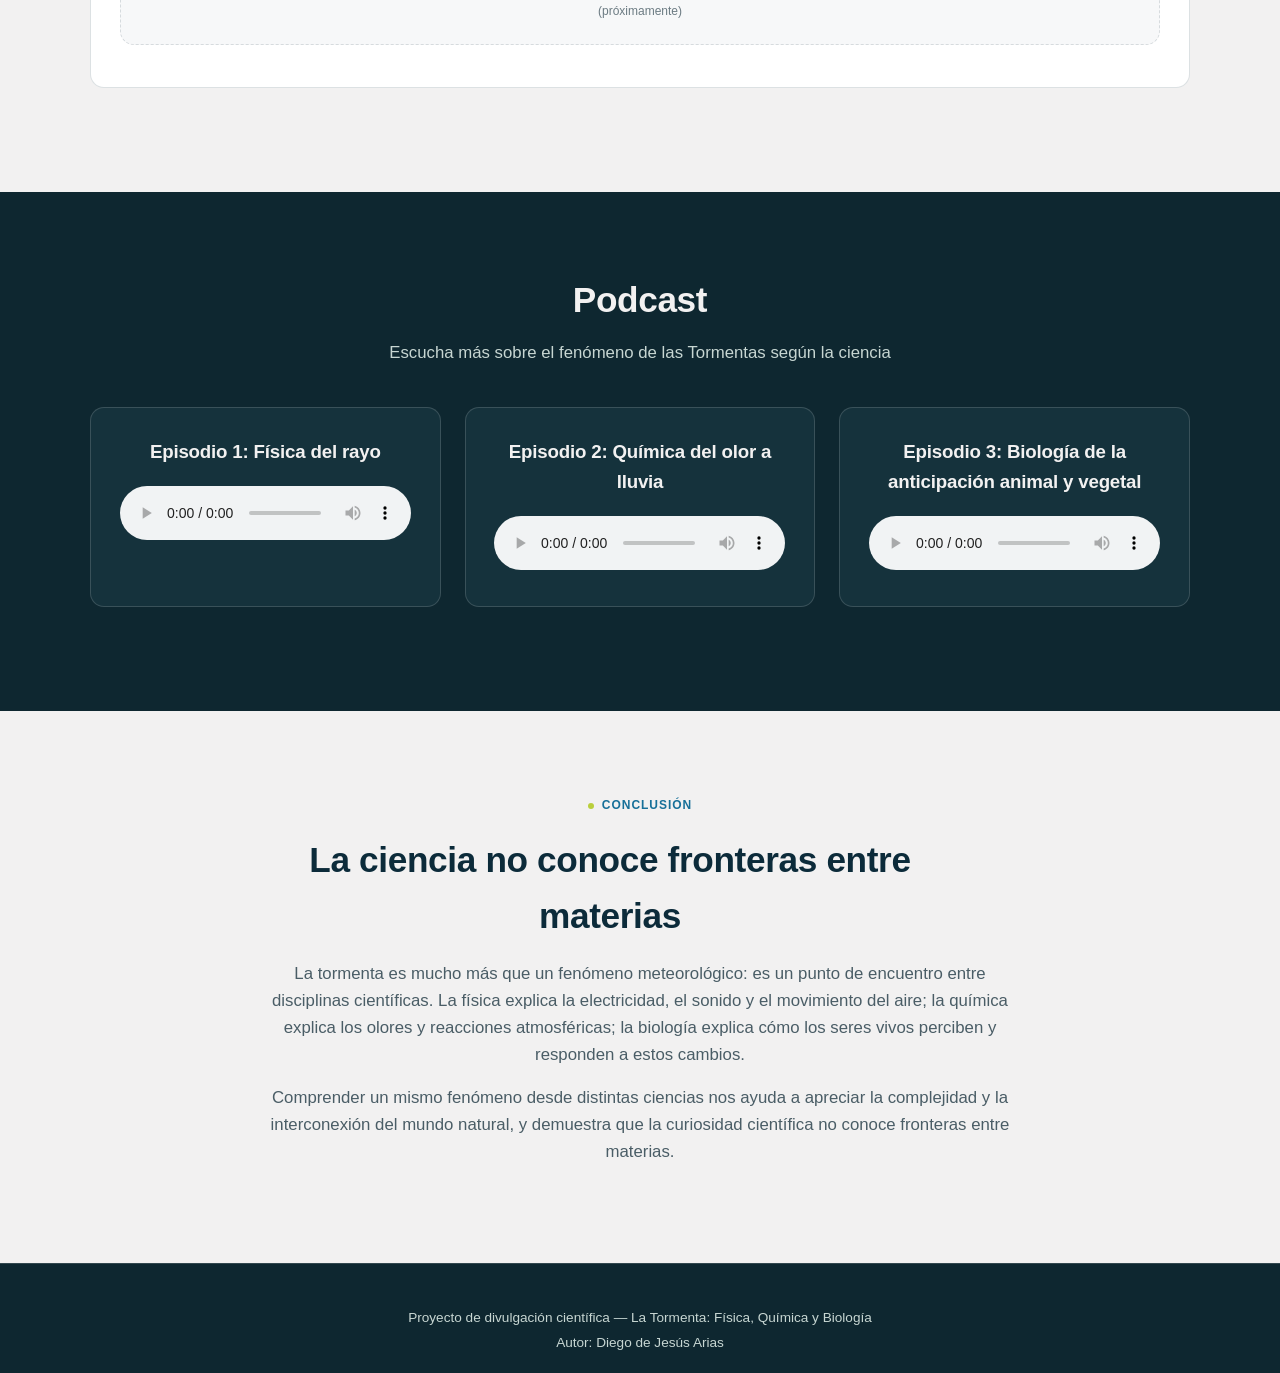
==== commit 85aa7c11: "Centra textos de Multimedia y Podcast; reemplaza upload de audio por reproductor directo" ====
--- a/index.html
+++ b/index.html
@@ -246,28 +246,22 @@
       <div class="podcast-grid">
         <div class="card card-dark podcast-card">
           <h3>Episodio 1: Física del rayo</h3>
-          <div class="audio-upload-box">
-            <label class="audio-upload-label" for="audioUpload1">Subir archivo de audio</label>
-            <input type="file" accept="audio/*" class="audio-upload" id="audioUpload1">
-            <audio controls class="audio-player" id="audioPlayer1"></audio>
+          <div class="audio-player-box">
+            <audio controls class="audio-player" id="audioPlayer1" src="assets/podcast-episodio-1.mp3"></audio>
           </div>
         </div>
 
         <div class="card card-dark podcast-card">
           <h3>Episodio 2: Química del olor a lluvia</h3>
-          <div class="audio-upload-box">
-            <label class="audio-upload-label" for="audioUpload2">Subir archivo de audio</label>
-            <input type="file" accept="audio/*" class="audio-upload" id="audioUpload2">
-            <audio controls class="audio-player" id="audioPlayer2"></audio>
+          <div class="audio-player-box">
+            <audio controls class="audio-player" id="audioPlayer2" src="assets/podcast-episodio-2.mp3"></audio>
           </div>
         </div>
 
         <div class="card card-dark podcast-card">
           <h3>Episodio 3: Biología de la anticipación animal y vegetal</h3>
-          <div class="audio-upload-box">
-            <label class="audio-upload-label" for="audioUpload3">Subir archivo de audio</label>
-            <input type="file" accept="audio/*" class="audio-upload" id="audioUpload3">
-            <audio controls class="audio-player" id="audioPlayer3"></audio>
+          <div class="audio-player-box">
+            <audio controls class="audio-player" id="audioPlayer3" src="assets/podcast-episodio-3.mp3"></audio>
           </div>
         </div>
       </div>
--- a/styles.css
+++ b/styles.css
@@ -180,6 +180,7 @@
 .section > .quiz-container,
 .section > .minijuego-placeholder,
 .section > .media-grid,
+.section > .podcast-grid,
 .section > .autor-card {
   max-width: 1100px;
   margin-left: auto;
@@ -727,6 +728,76 @@
   background: rgba(12, 43, 58, 0.03);
   border: 1px dashed var(--border-light);
   color: var(--ink-muted);
+}
+
+.video-title {
+  text-align: center !important;
+  max-width: 700px !important;
+  margin: 0 auto 0.75rem !important;
+  width: 100%;
+}
+
+.video-subtitle {
+  text-align: center !important;
+  max-width: 640px !important;
+  margin: 0 auto 2.5rem !important;
+  width: 100%;
+}
+
+#video > .badge {
+  display: flex;
+  justify-content: center;
+  width: 100%;
+}
+
+/* PODCAST */
+.podcast-title {
+  text-align: center !important;
+  max-width: 700px !important;
+  margin: 0 auto 0.75rem !important;
+  width: 100%;
+}
+
+.podcast-subtitle {
+  text-align: center !important;
+  max-width: 640px !important;
+  margin: 0 auto 2.5rem !important;
+  width: 100%;
+}
+
+.podcast-grid {
+  display: grid;
+  grid-template-columns: repeat(3, 1fr);
+  gap: 1.5rem;
+}
+
+.podcast-card h3 {
+  text-align: center;
+  margin-top: 0;
+}
+
+.audio-upload-box {
+  display: flex;
+  flex-direction: column;
+  align-items: center;
+  gap: 0.7rem;
+  text-align: center;
+}
+
+.audio-upload-label {
+  font-size: 0.85rem;
+  font-weight: 600;
+  color: var(--light-text-muted);
+}
+
+.audio-upload {
+  width: 100%;
+  font-size: 0.85rem;
+  color: var(--light-text-muted);
+}
+
+.audio-player {
+  width: 100%;
 }
 
 /* AUTOR */
@@ -820,4 +891,8 @@
   .ciencia-grid {
     grid-template-columns: 1fr;
   }
-}
+
+  .podcast-grid {
+    grid-template-columns: 1fr;
+  }
+}
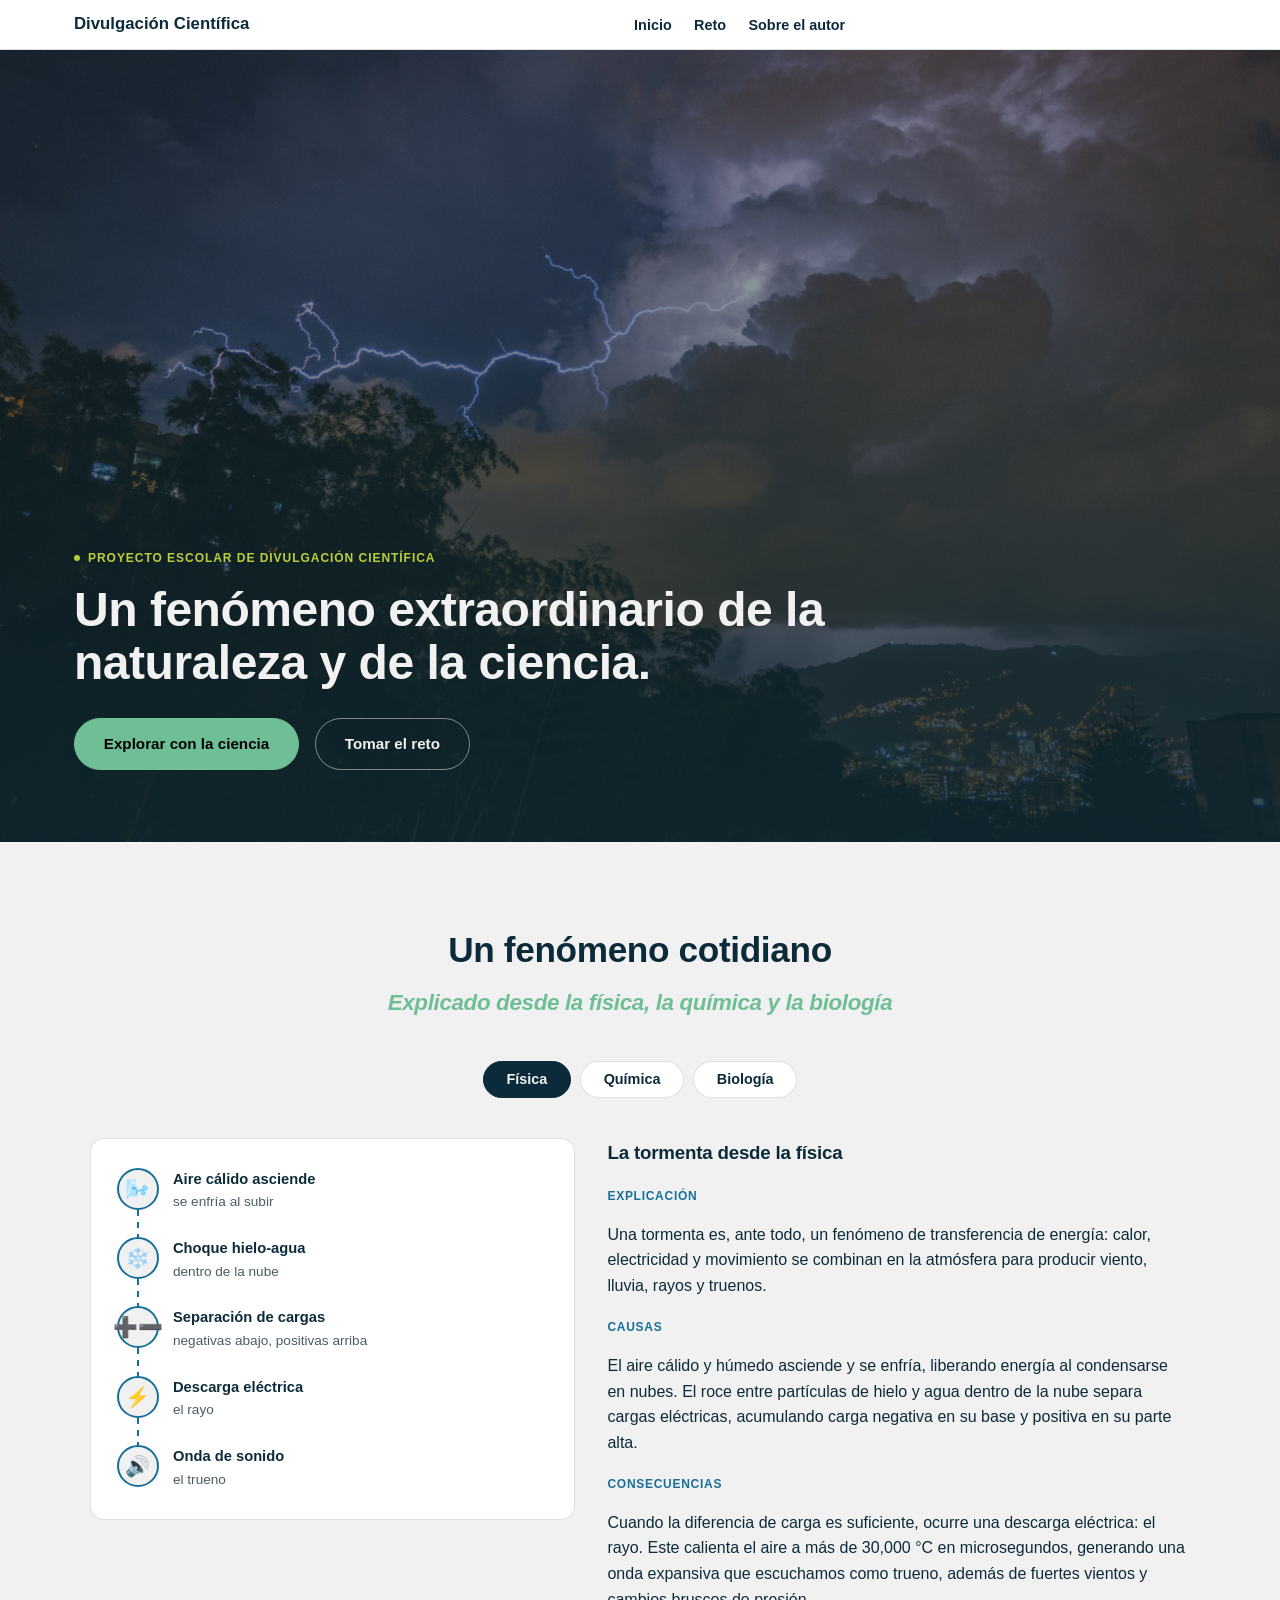
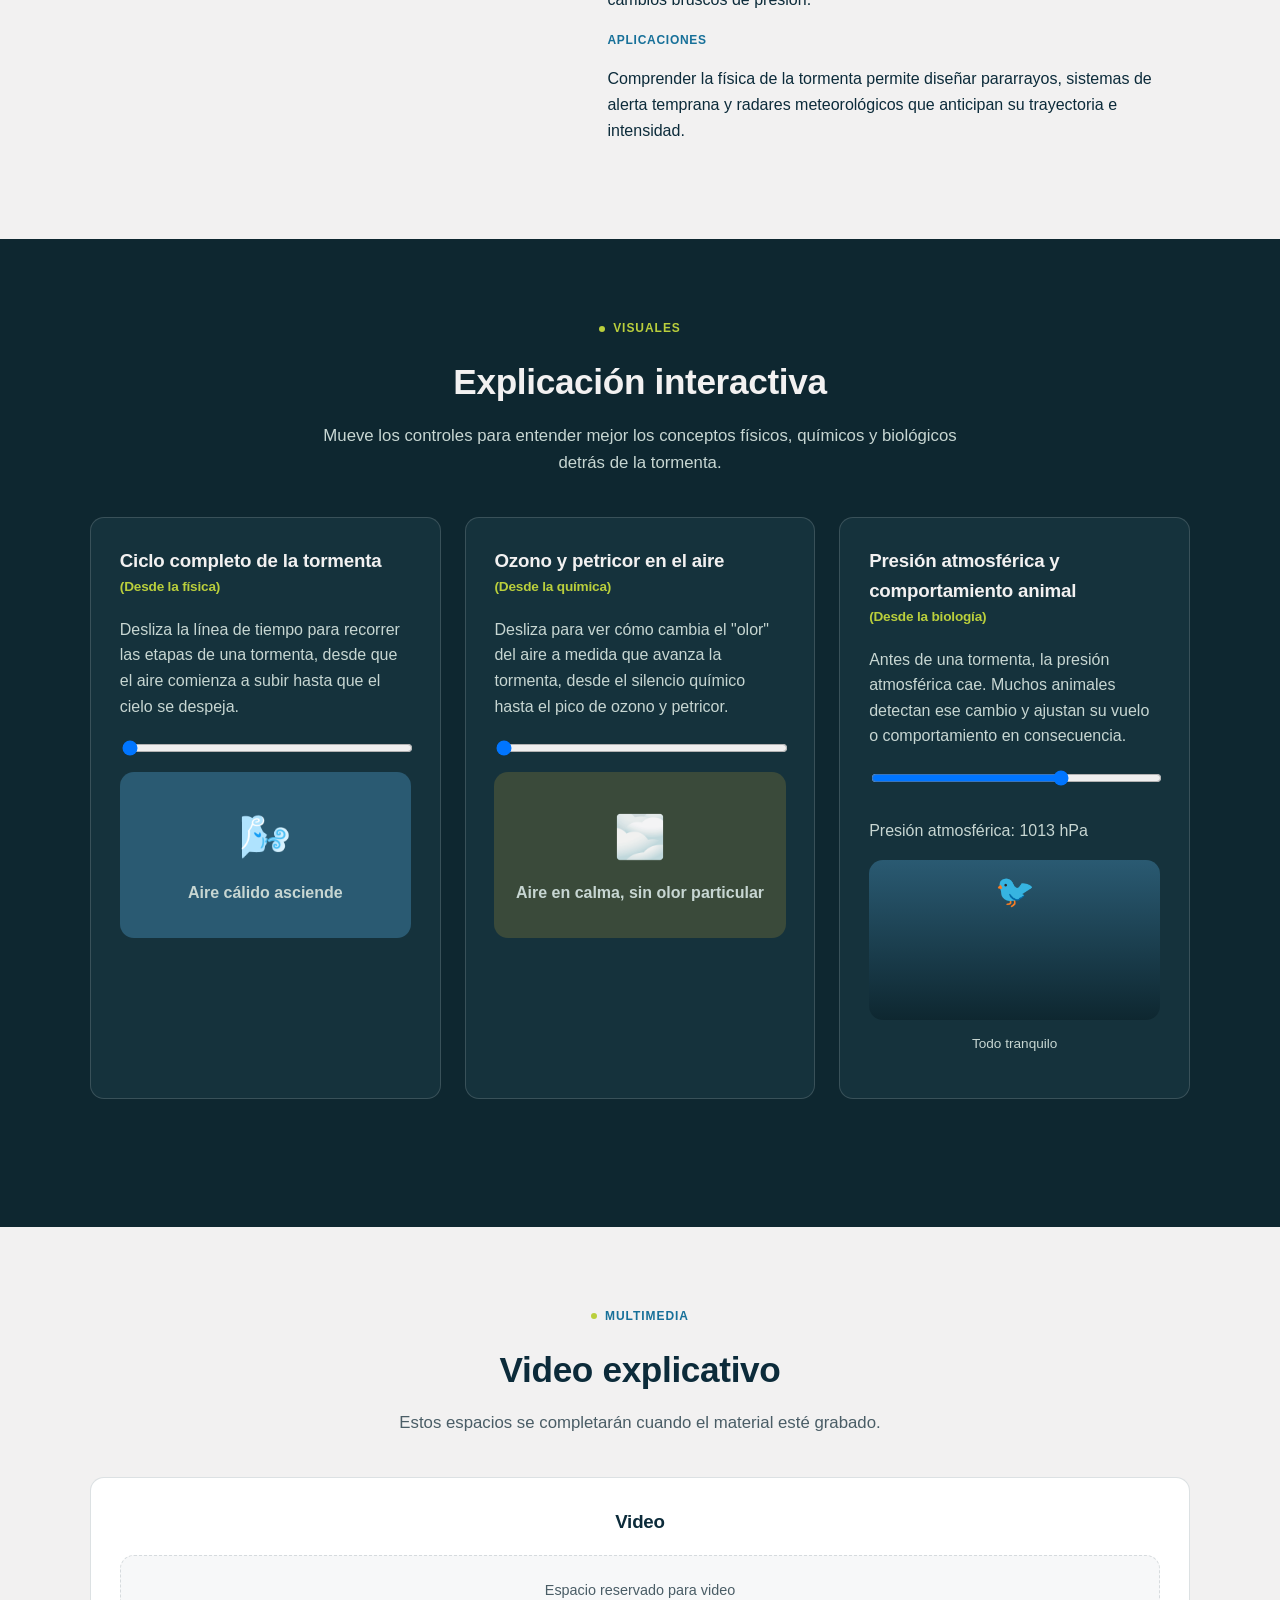
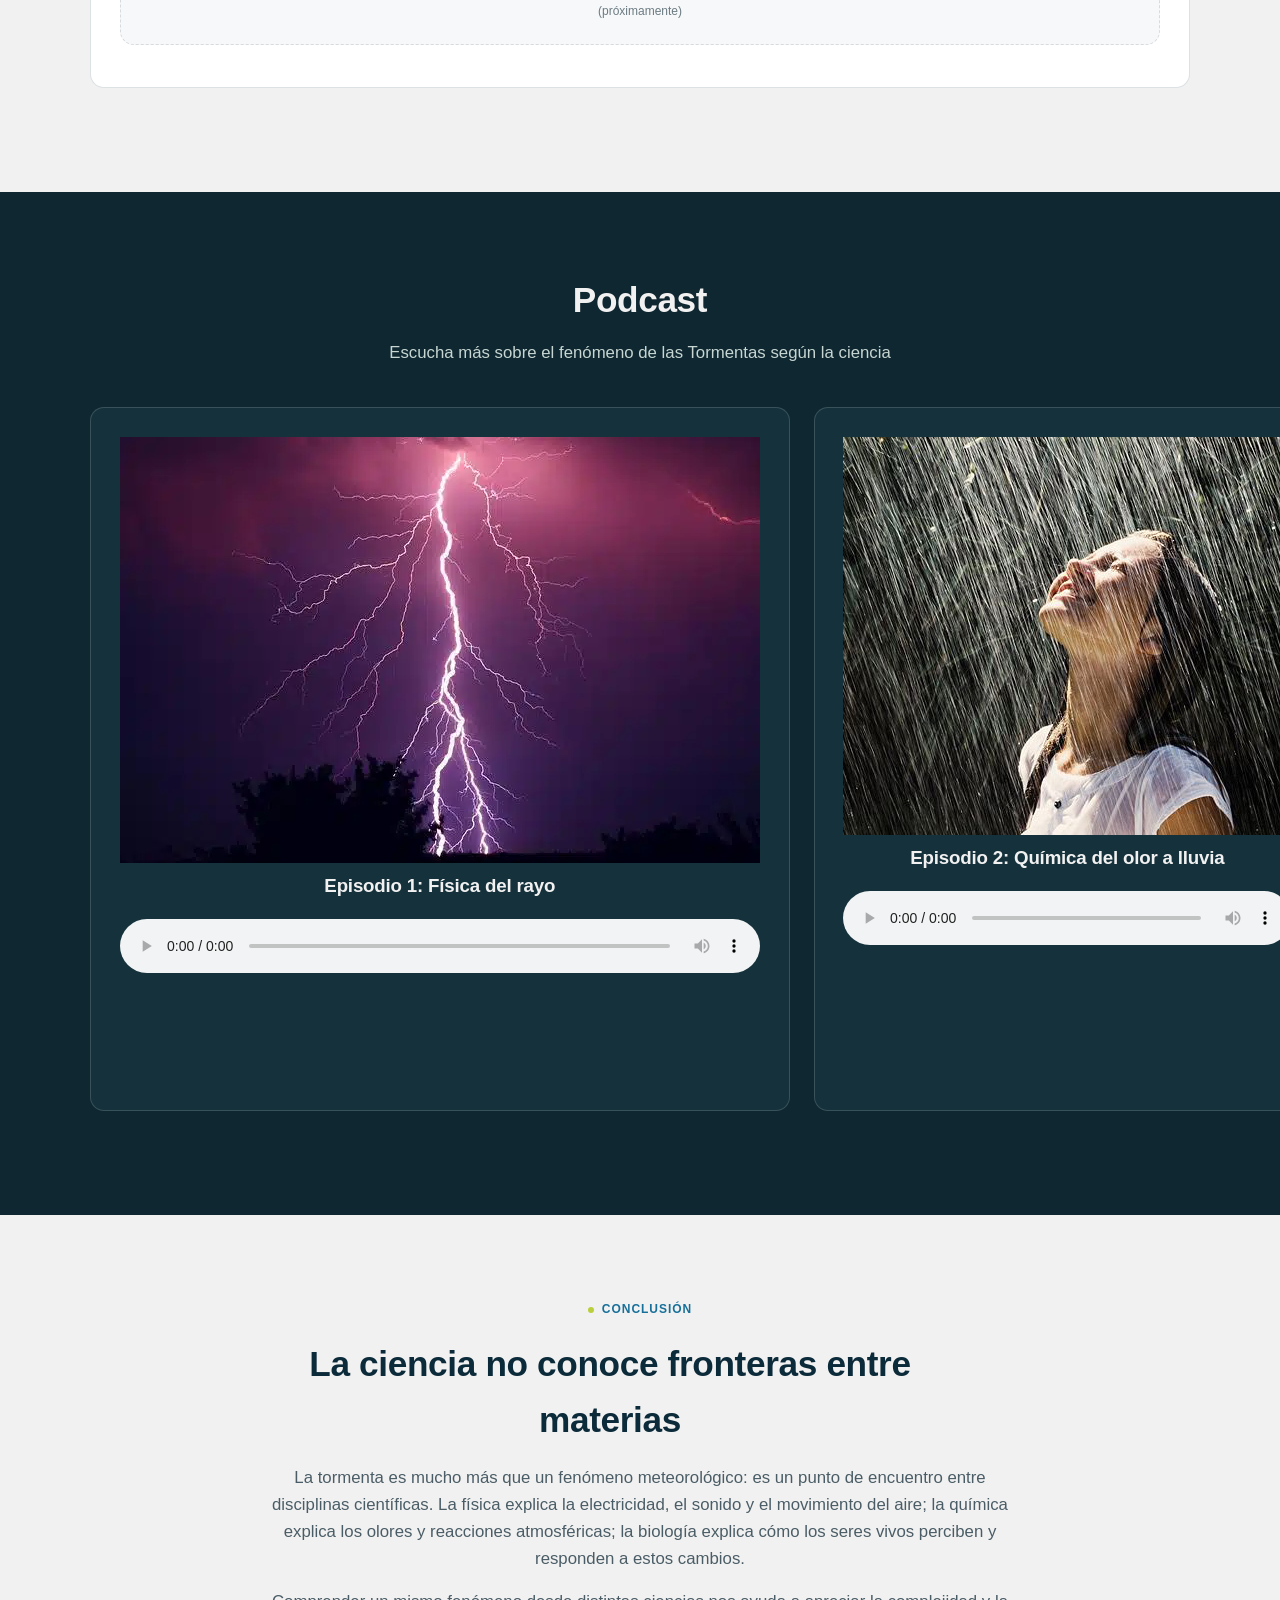
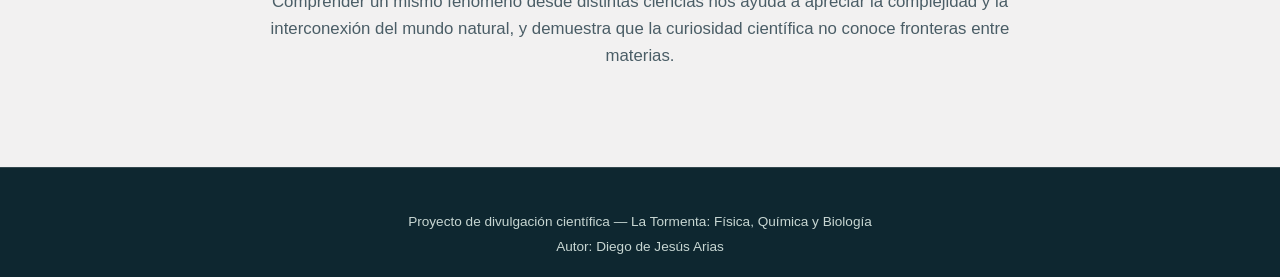
==== commit 8b5e83f3: "Agrega foto de portada arriba del título en cada episodio del podcast" ====
--- a/index.html
+++ b/index.html
@@ -245,6 +245,7 @@
 
       <div class="podcast-grid">
         <div class="card card-dark podcast-card">
+          <img class="podcast-foto" src="assets/podcast-1.jpeg" alt="Episodio 1: Física del rayo">
           <h3>Episodio 1: Física del rayo</h3>
           <div class="audio-player-box">
             <audio controls class="audio-player" id="audioPlayer1" src="assets/podcast-episodio-1.mp3"></audio>
@@ -252,6 +253,7 @@
         </div>
 
         <div class="card card-dark podcast-card">
+          <img class="podcast-foto" src="assets/podcast-2.jpeg" alt="Episodio 2: Química del olor a lluvia">
           <h3>Episodio 2: Química del olor a lluvia</h3>
           <div class="audio-player-box">
             <audio controls class="audio-player" id="audioPlayer2" src="assets/podcast-episodio-2.mp3"></audio>
@@ -259,6 +261,7 @@
         </div>
 
         <div class="card card-dark podcast-card">
+          <img class="podcast-foto" src="assets/podcast-3.jpeg" alt="Episodio 3: Biología de la anticipación animal y vegetal">
           <h3>Episodio 3: Biología de la anticipación animal y vegetal</h3>
           <div class="audio-player-box">
             <audio controls class="audio-player" id="audioPlayer3" src="assets/podcast-episodio-3.mp3"></audio>
--- a/styles.css
+++ b/styles.css
@@ -701,8 +701,13 @@
   gap: 1.5rem;
 }
 
+.media-card {
+  text-align: center;
+}
+
 .media-card h3 {
   margin-top: 0;
+  text-align: center;
   color: var(--color-light);
 }
 
@@ -771,29 +776,18 @@
   gap: 1.5rem;
 }
 
+.podcast-card {
+  text-align: center;
+}
+
 .podcast-card h3 {
   text-align: center;
   margin-top: 0;
 }
 
-.audio-upload-box {
-  display: flex;
-  flex-direction: column;
-  align-items: center;
-  gap: 0.7rem;
-  text-align: center;
-}
-
-.audio-upload-label {
-  font-size: 0.85rem;
-  font-weight: 600;
-  color: var(--light-text-muted);
-}
-
-.audio-upload {
-  width: 100%;
-  font-size: 0.85rem;
-  color: var(--light-text-muted);
+.audio-player-box {
+  display: flex;
+  justify-content: center;
 }
 
 .audio-player {
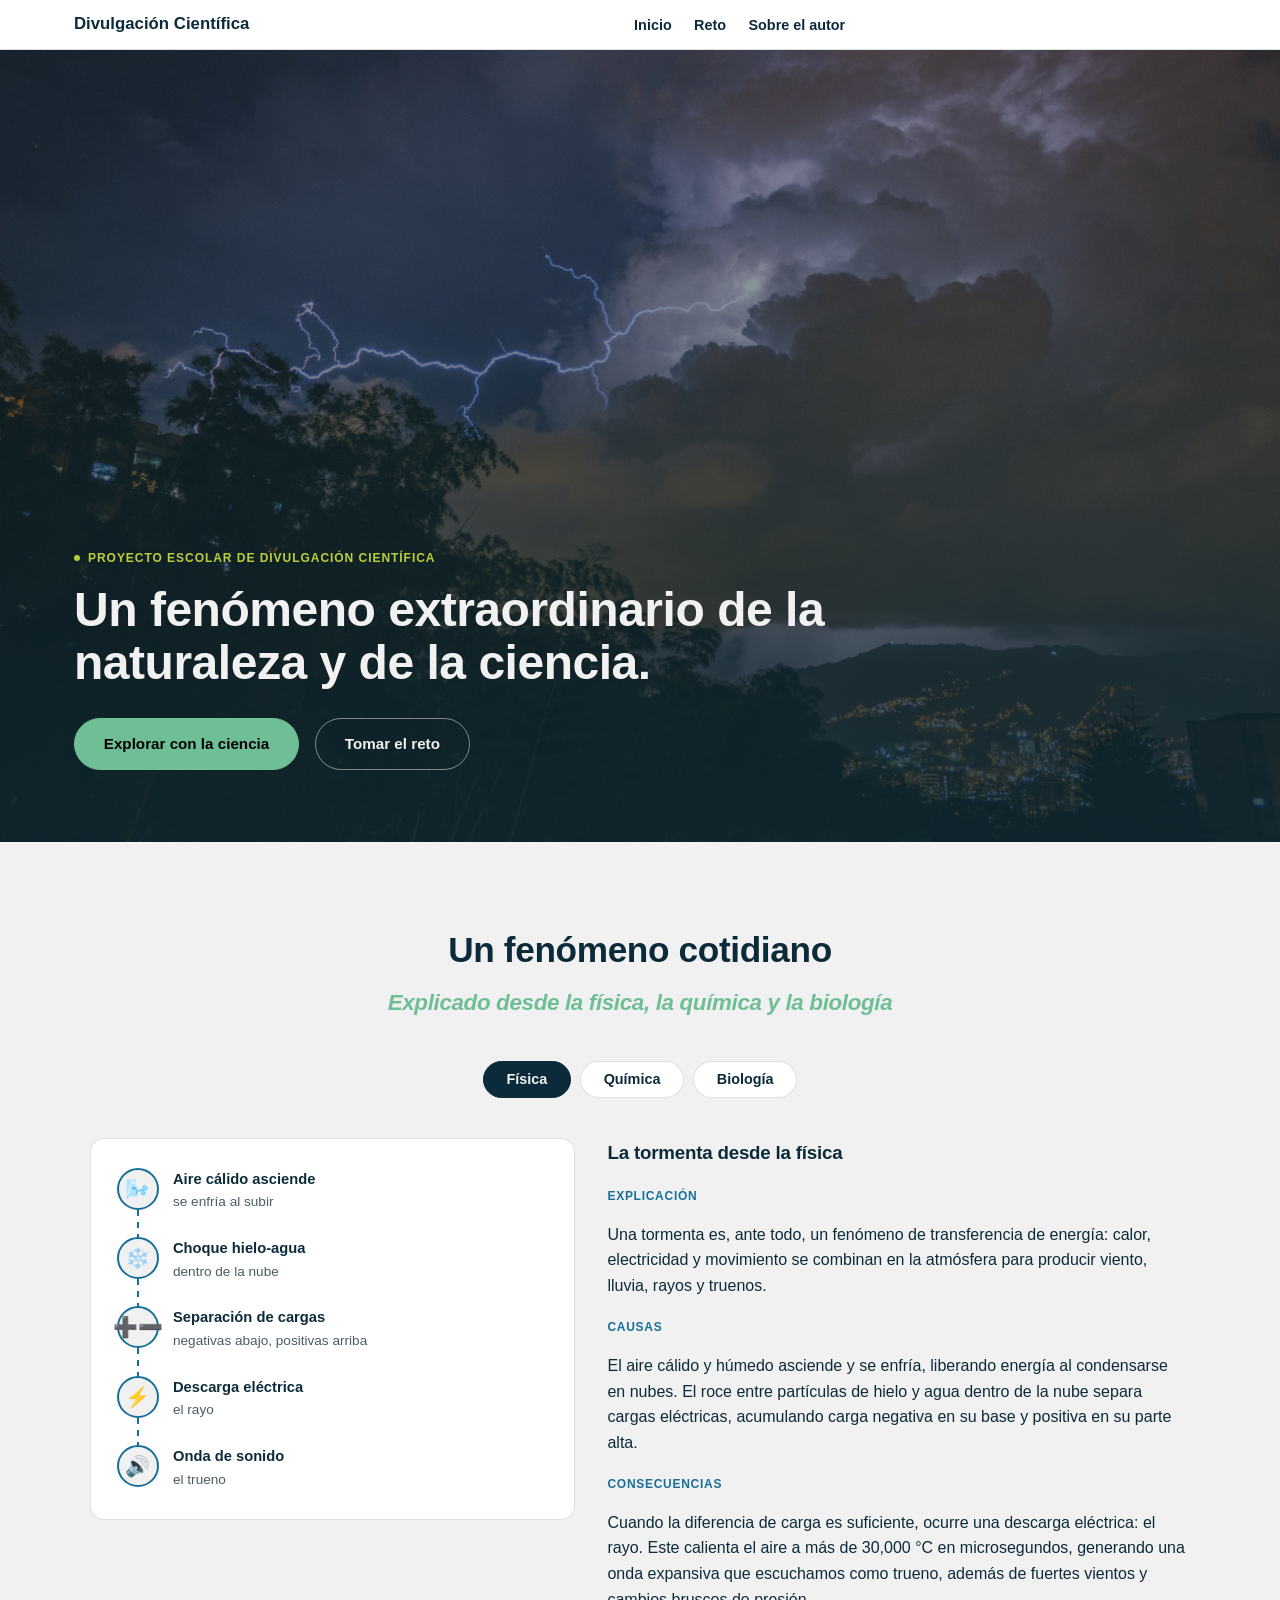
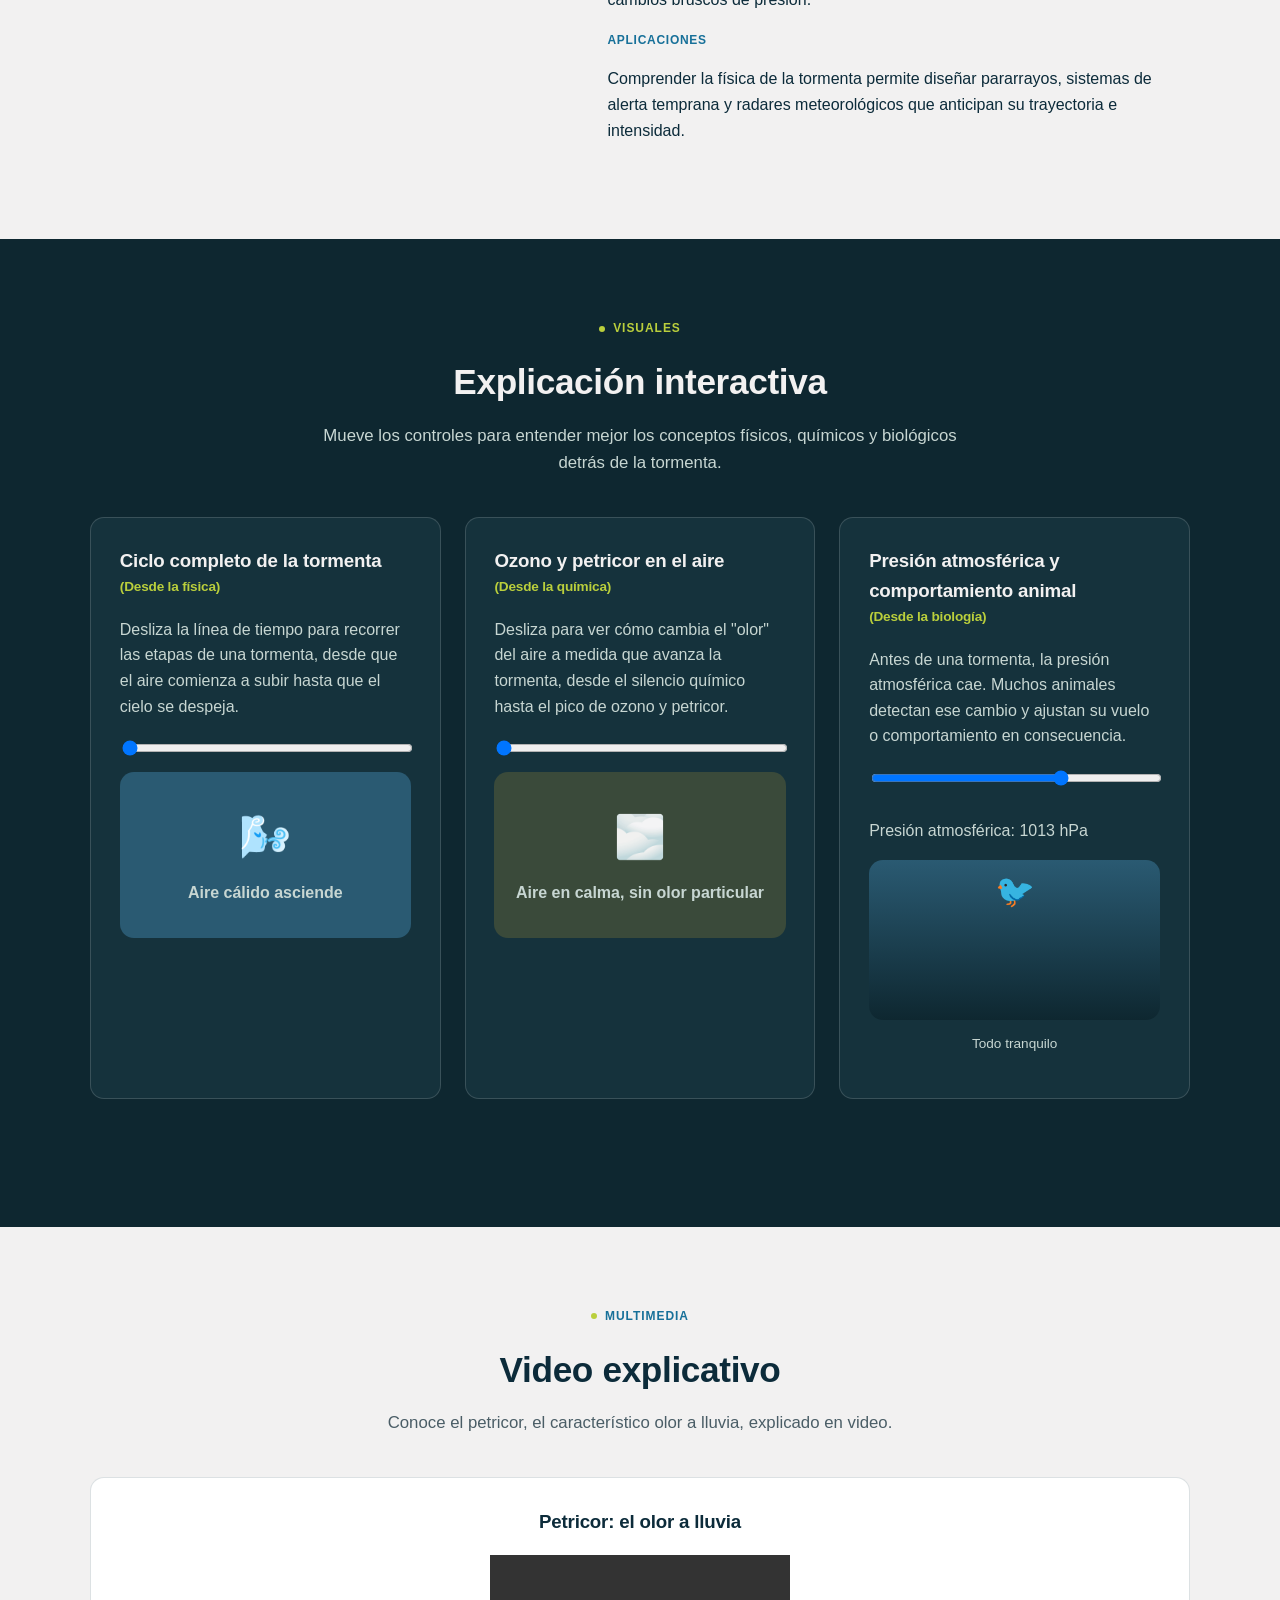
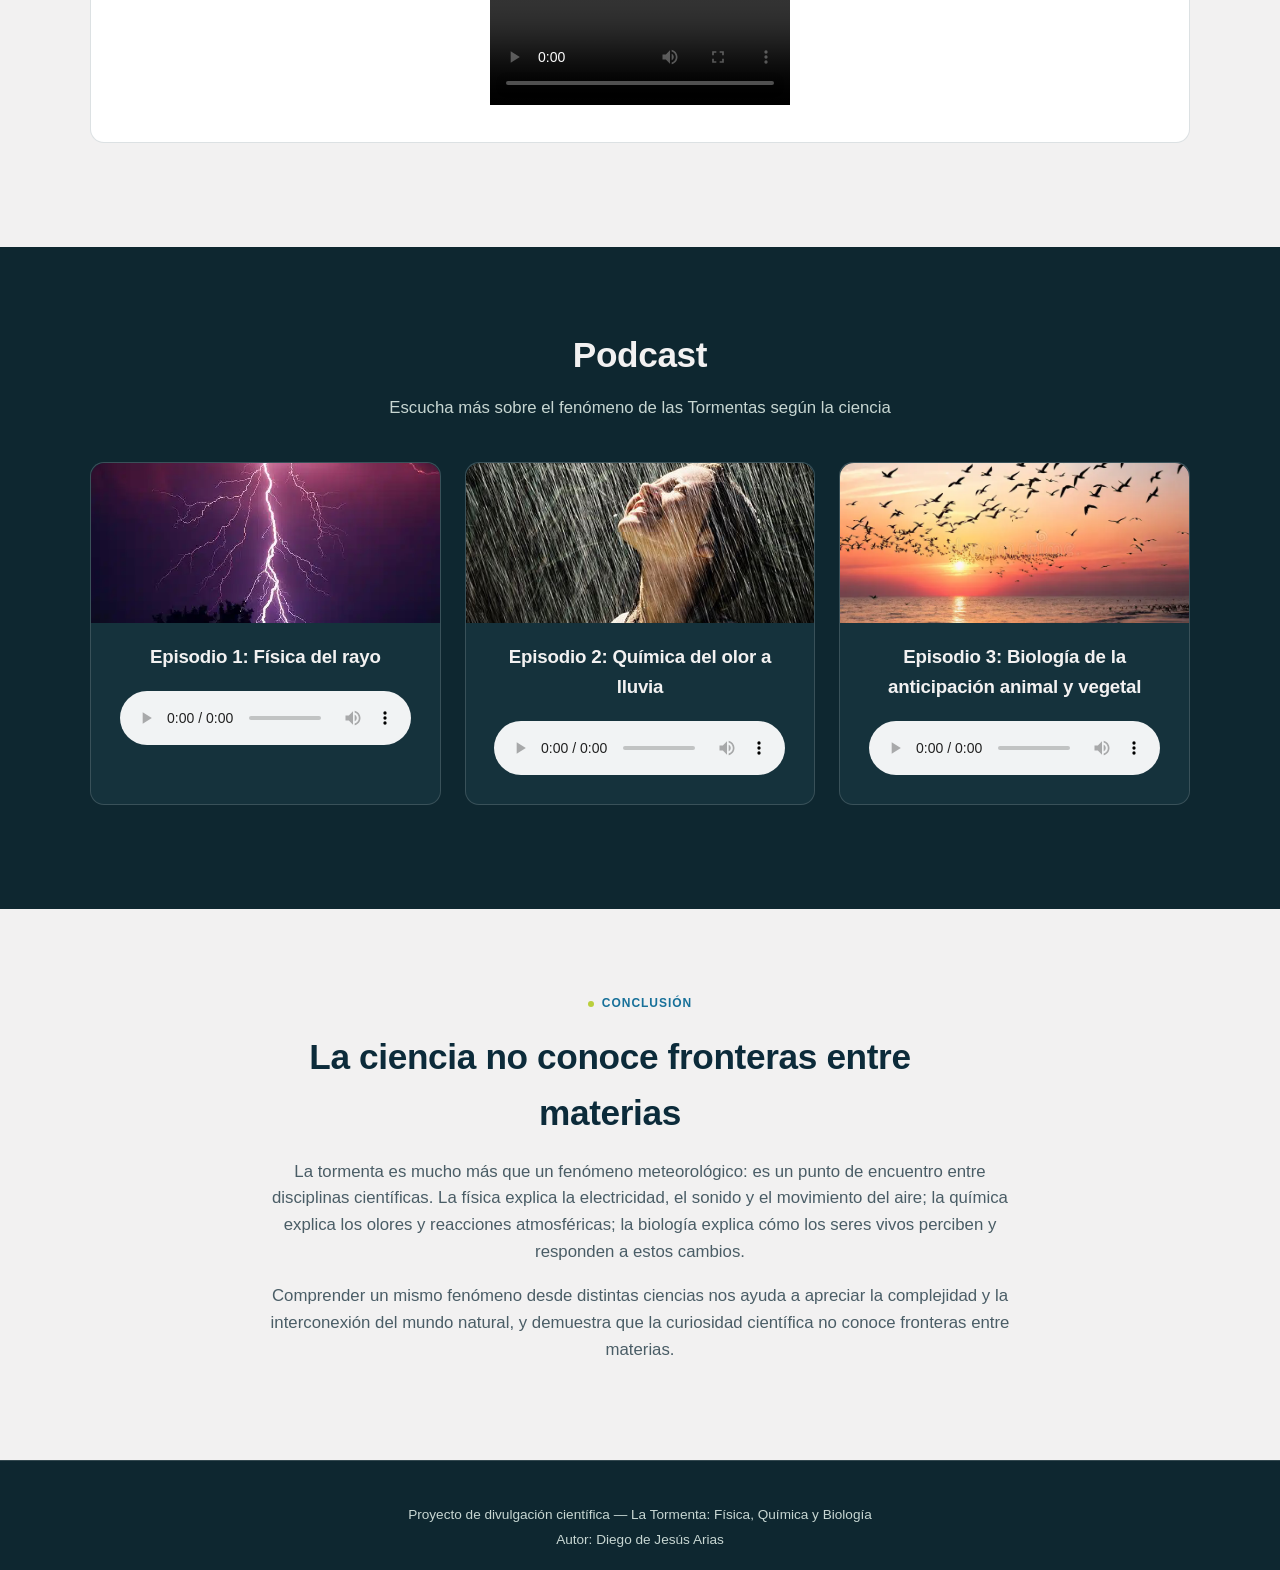
==== commit 6cafb56a: "Reemplaza placeholder de video por el reproductor real (video-petricor.mp4)" ====
--- a/index.html
+++ b/index.html
@@ -226,14 +226,12 @@
     <section id="video" class="section bg-light">
       <span class="badge">Multimedia</span>
       <h2 class="video-title">Video explicativo</h2>
-      <p class="section-intro video-subtitle">Estos espacios se completarán cuando el material esté grabado.</p>
+      <p class="section-intro video-subtitle">Conoce el petricor, el característico olor a lluvia, explicado en video.</p>
 
       <div class="media-grid">
         <div class="card media-card">
-          <h3>Video</h3>
-          <div class="media-placeholder media-placeholder-light">
-            <p>Espacio reservado para video<br><span class="muted">(próximamente)</span></p>
-          </div>
+          <h3>Petricor: el olor a lluvia</h3>
+          <video class="video-player" controls src="assets/video-petricor.mp4"></video>
         </div>
       </div>
     </section>
--- a/styles.css
+++ b/styles.css
@@ -780,6 +780,15 @@
   text-align: center;
 }
 
+.podcast-foto {
+  width: calc(100% + 3.6rem);
+  margin: -1.8rem -1.8rem 1.2rem;
+  height: 160px;
+  object-fit: cover;
+  display: block;
+  border-radius: var(--radius) var(--radius) 0 0;
+}
+
 .podcast-card h3 {
   text-align: center;
   margin-top: 0;
